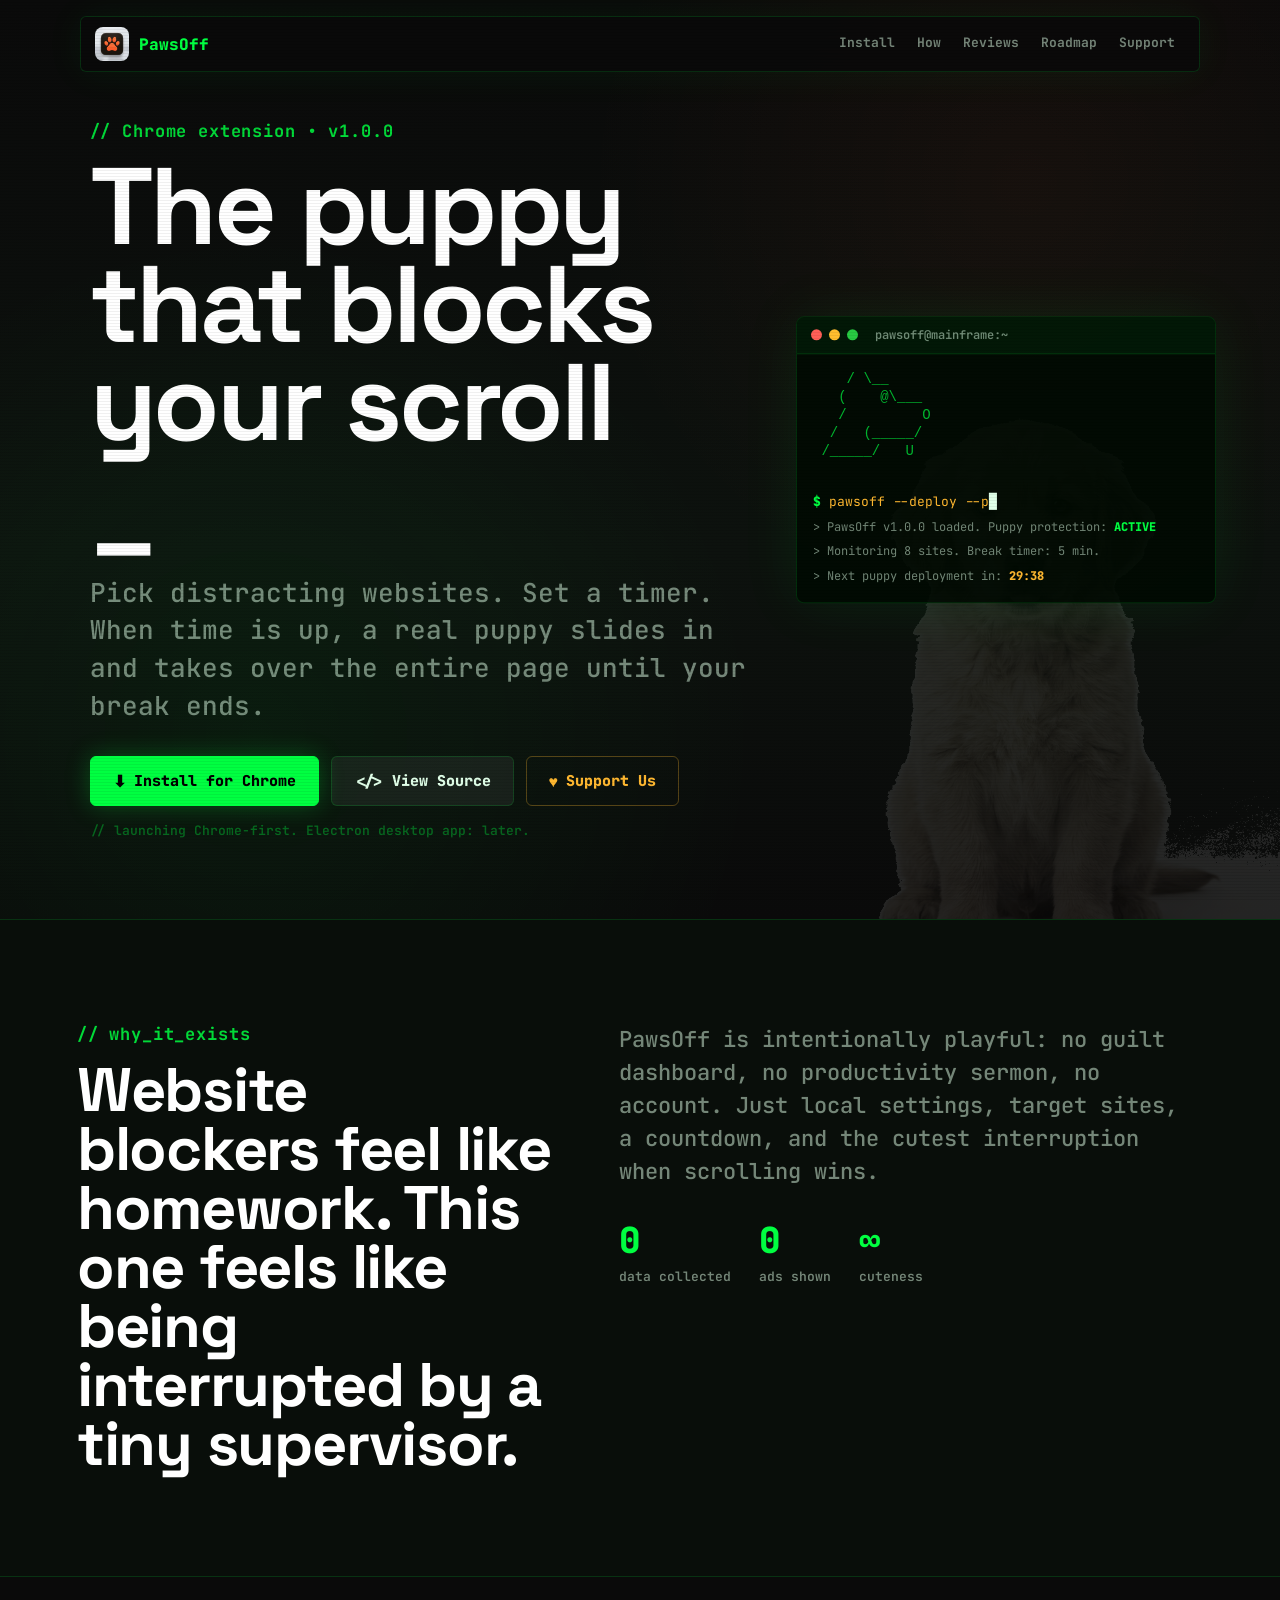
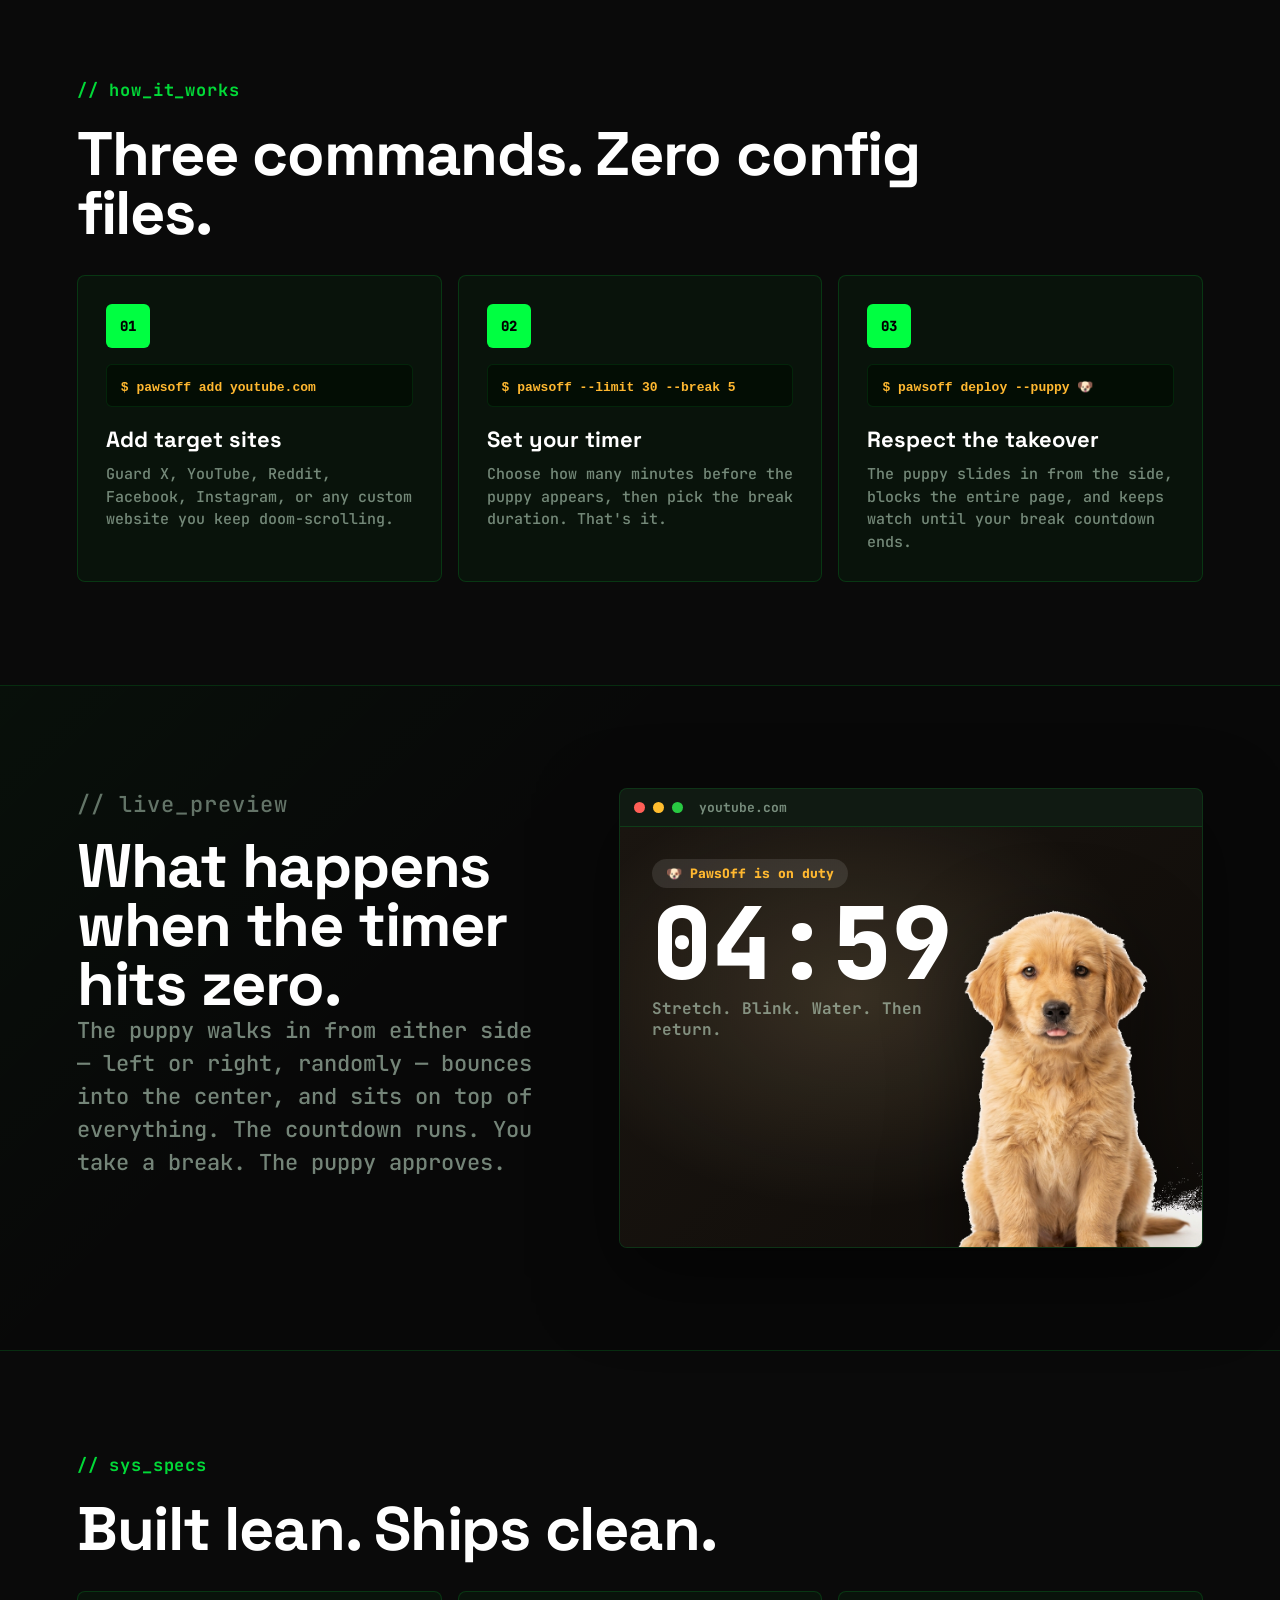
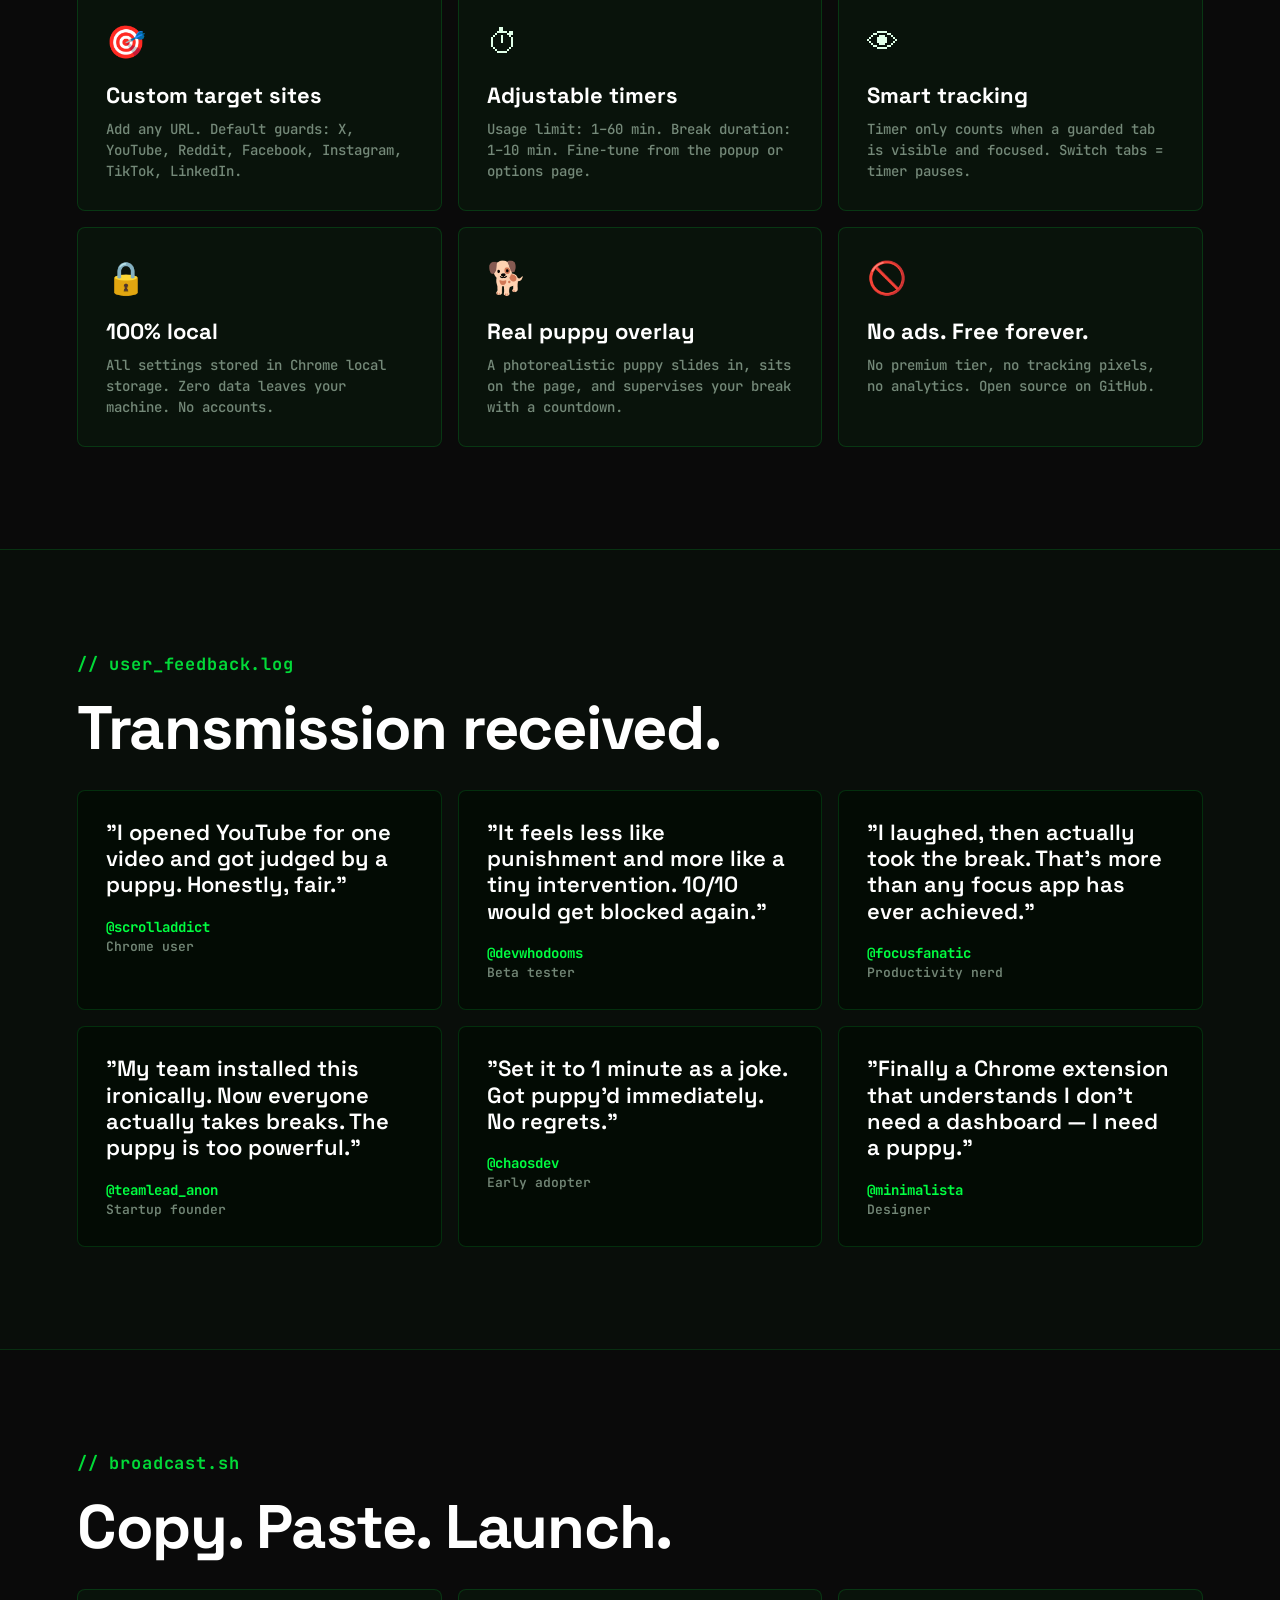
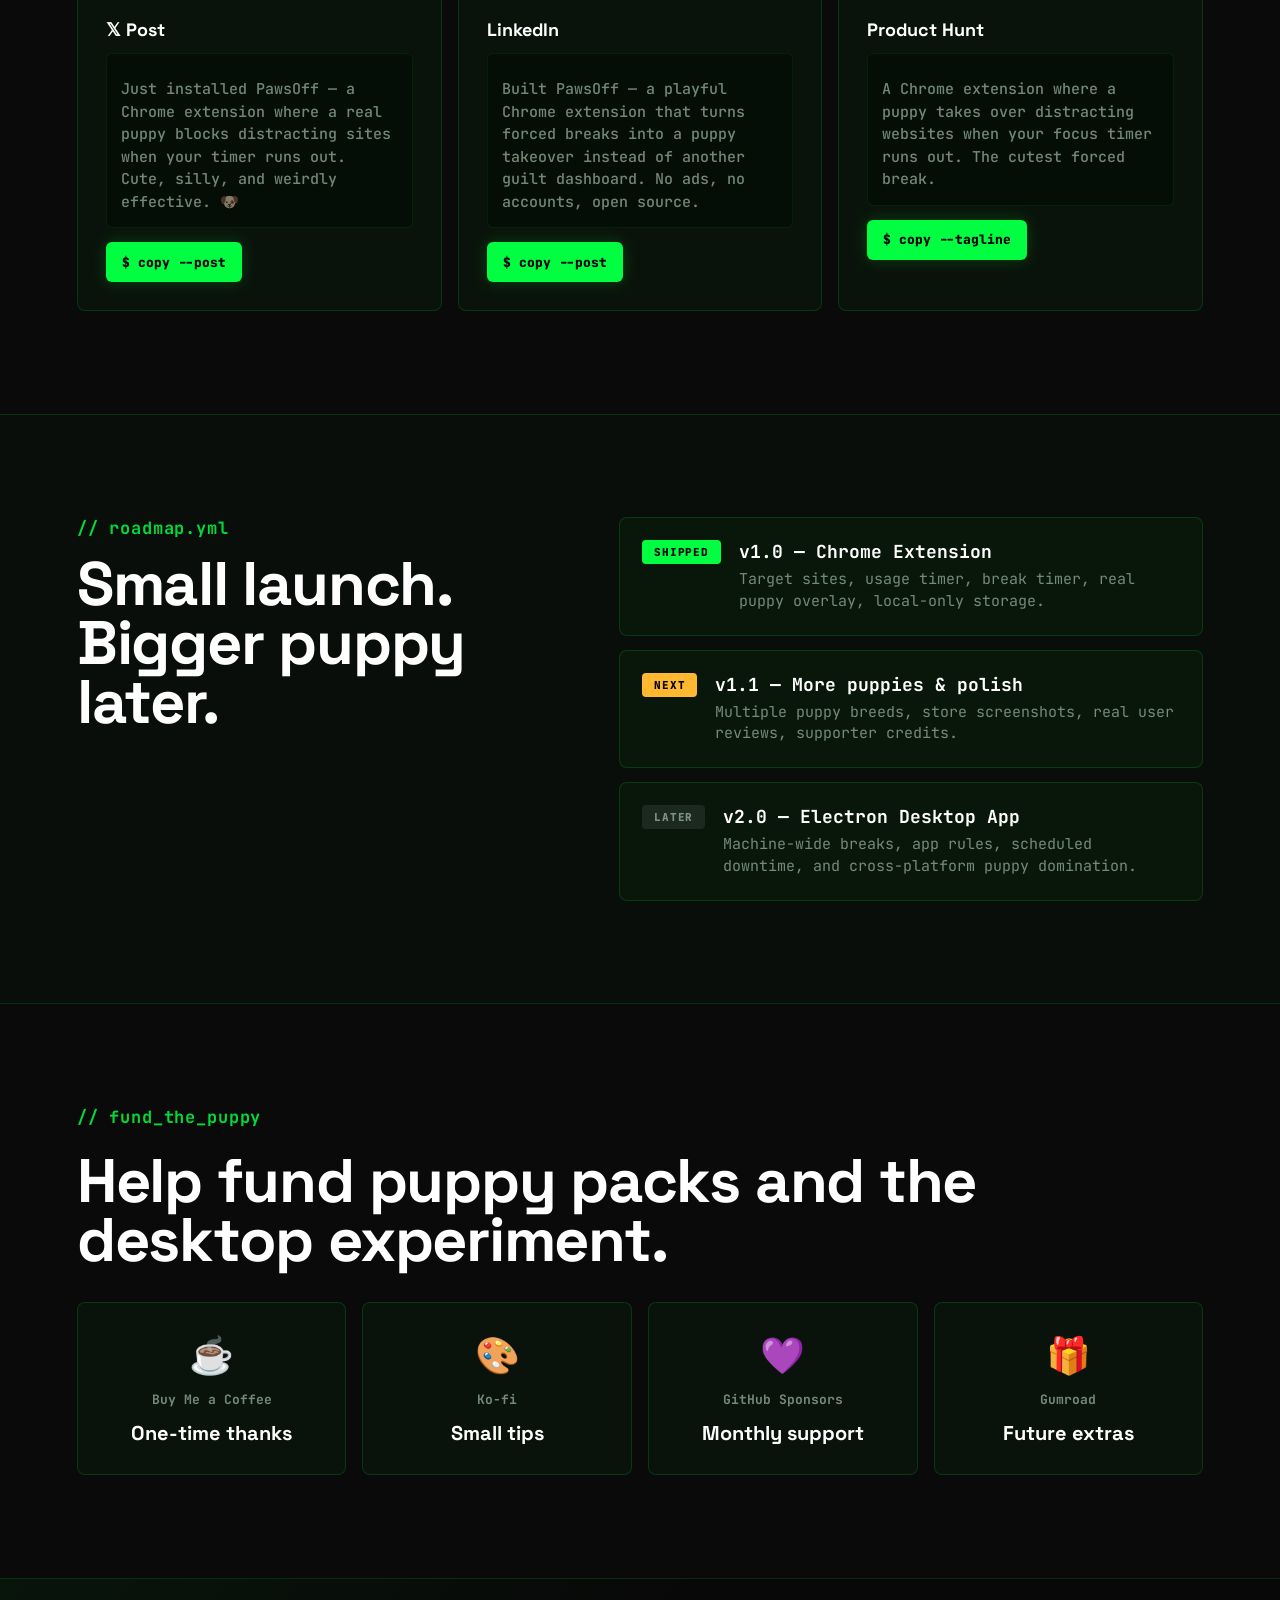
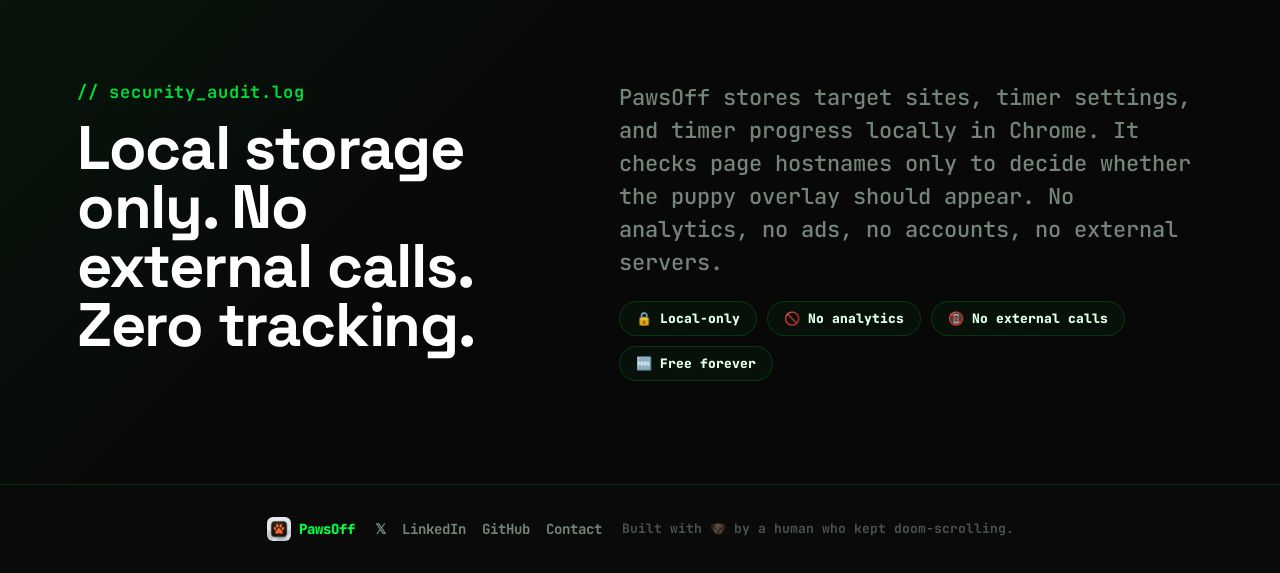
==== docs/index.html @ 1263faf0 "Initial project files and setup" ====
<!doctype html>
<html lang="en">

<head>
  <meta charset="utf-8" />
  <meta name="viewport" content="width=device-width, initial-scale=1" />
  <meta name="description"
    content="PawsOff is a Chrome extension that blocks distracting sites with an adorable puppy takeover. The cutest forced break." />
  <meta property="og:title" content="PawsOff — The cutest forced break" />
  <meta property="og:description"
    content="A Chrome extension where a real puppy takes over distracting sites when your timer runs out." />
  <meta property="og:type" content="website" />
  <meta property="og:image" content="assets/icon128.png" />
  <meta name="twitter:card" content="summary_large_image" />
  <title>PawsOff — The cutest forced break</title>
  <link rel="icon" href="assets/icon128.png" />
  <link rel="preconnect" href="https://fonts.googleapis.com" />
  <link rel="preconnect" href="https://fonts.gstatic.com" crossorigin />
  <link href="https://fonts.googleapis.com/css2?family=JetBrains+Mono:wght@400;500;600;700;800&family=Space+Grotesk:wght@400;500;600;700&display=swap" rel="stylesheet" />
  <link rel="stylesheet" href="styles.css" />
</head>

<body>
  <!-- Matrix rain canvas -->
  <canvas id="matrix-rain" aria-hidden="true"></canvas>

  <!-- CRT scanline overlay -->
  <div class="crt-overlay" aria-hidden="true"></div>

  <!-- Header -->
  <header class="site-header">
    <a class="brand" href="#top" aria-label="PawsOff home">
      <img src="assets/icon128.png" alt="" />
      <span>PawsOff</span>
    </a>
    <nav class="nav" aria-label="Primary navigation">
      <a href="#install">Install</a>
      <a href="#how-it-works">How</a>
      <a href="#reviews">Reviews</a>
      <a href="#roadmap">Roadmap</a>
      <a href="#support">Support</a>
    </nav>
  </header>

  <main id="top">
    <!-- ===== HERO ===== -->
    <section class="hero" aria-labelledby="hero-title">
      <div class="hero-terminal" aria-hidden="true">
        <div class="terminal-bar">
          <span class="dot dot-red"></span>
          <span class="dot dot-yellow"></span>
          <span class="dot dot-green"></span>
          <span class="terminal-title">pawsoff@mainframe:~</span>
        </div>
        <div class="terminal-body">
          <pre class="ascii-puppy">
    / \__
   (    @\___
   /         O
  /   (_____/
 /_____/   U
          </pre>
          <p class="terminal-line"><span class="prompt">$</span> <span class="cmd-text" id="typed-command"></span><span class="cursor-blink">█</span></p>
          <p class="terminal-output">> PawsOff v1.0.0 loaded. Puppy protection: <span class="status-on">ACTIVE</span></p>
          <p class="terminal-output">> Monitoring 8 sites. Break timer: 5 min.</p>
          <p class="terminal-output">> Next puppy deployment in: <span class="countdown-demo">29:41</span></p>
        </div>
      </div>

      <div class="hero-content">
        <p class="eyebrow">// Chrome extension • v1.0.0</p>
        <h1 id="hero-title">
          <span>The puppy</span>
          <span>that blocks</span>
          <span>your scroll<span class="cursor-blink">_</span></span>
        </h1>
        <p class="hero-line">
          Pick distracting websites. Set a timer. When time is up, a real puppy slides in and takes over the entire page until your break ends.
        </p>
        <div class="hero-actions" id="install">
          <a class="button primary" href="#">
            <span class="btn-icon">⬇</span> Install for Chrome
          </a>
          <a class="button dark" href="https://github.com/kapilraghuwanshi/pawsoff">
            <span class="btn-icon">&lt;/&gt;</span> View Source
          </a>
          <a class="button ghost" href="#support">
            <span class="btn-icon">♥</span> Support Us
          </a>
        </div>
        <p class="launch-note">// launching Chrome-first. Electron desktop app: later.</p>
      </div>

      <div class="hero-puppy-wrap" aria-hidden="true">
        <img class="hero-puppy" src="assets/puppy.png" alt="" />
      </div>
    </section>

    <!-- ===== MISSION ===== -->
    <section class="mission" aria-labelledby="mission-title">
      <div>
        <p class="eyebrow">// why_it_exists</p>
        <h2 id="mission-title">Website blockers feel like homework. This one feels like being interrupted by a tiny supervisor.</h2>
      </div>
      <div class="mission-detail">
        <p>PawsOff is intentionally playful: no guilt dashboard, no productivity sermon, no account. Just local settings, target sites, a countdown, and the cutest interruption when scrolling wins.</p>
        <div class="stat-row">
          <div class="stat"><span class="stat-num">0</span><span class="stat-label">data collected</span></div>
          <div class="stat"><span class="stat-num">0</span><span class="stat-label">ads shown</span></div>
          <div class="stat"><span class="stat-num">∞</span><span class="stat-label">cuteness</span></div>
        </div>
      </div>
    </section>

    <!-- ===== HOW IT WORKS ===== -->
    <section class="setup" id="how-it-works" aria-labelledby="setup-title">
      <div class="section-heading">
        <p class="eyebrow">// how_it_works</p>
        <h2 id="setup-title">Three commands. Zero config files.</h2>
      </div>
      <div class="setup-grid">
        <article class="step-card">
          <div class="step-num">01</div>
          <div class="step-code">
            <code>$ pawsoff add youtube.com</code>
          </div>
          <h3>Add target sites</h3>
          <p>Guard X, YouTube, Reddit, Facebook, Instagram, or any custom website you keep doom-scrolling.</p>
        </article>
        <article class="step-card">
          <div class="step-num">02</div>
          <div class="step-code">
            <code>$ pawsoff --limit 30 --break 5</code>
          </div>
          <h3>Set your timer</h3>
          <p>Choose how many minutes before the puppy appears, then pick the break duration. That's it.</p>
        </article>
        <article class="step-card">
          <div class="step-num">03</div>
          <div class="step-code">
            <code>$ pawsoff deploy --puppy 🐶</code>
          </div>
          <h3>Respect the takeover</h3>
          <p>The puppy slides in from the side, blocks the entire page, and keeps watch until your break countdown ends.</p>
        </article>
      </div>
    </section>

    <!-- ===== DEMO ===== -->
    <section class="console" aria-labelledby="console-title">
      <div class="console-copy">
        <p class="eyebrow">// live_preview</p>
        <h2 id="console-title">What happens when the timer hits zero.</h2>
        <p>The puppy walks in from either side — left or right, randomly — bounces into the center, and sits on top of everything. The countdown runs. You take a break. The puppy approves.</p>
      </div>
      <div class="browser-demo" aria-label="PawsOff demo mockup">
        <div class="browser-demo-bar">
          <span class="dot dot-red"></span>
          <span class="dot dot-yellow"></span>
          <span class="dot dot-green"></span>
          <span class="browser-url">youtube.com</span>
        </div>
        <div class="browser-demo-screen">
          <div class="blocked-copy">
            <span class="blocked-badge">🐶 PawsOff is on duty</span>
            <strong class="blocked-timer">04:59</strong>
            <p>Stretch. Blink. Water. Then return.</p>
          </div>
          <img src="assets/puppy.png" alt="Puppy blocking the screen" class="demo-puppy" />
        </div>
      </div>
    </section>

    <!-- ===== FEATURES ===== -->
    <section class="features" id="features" aria-labelledby="features-title">
      <div class="section-heading">
        <p class="eyebrow">// sys_specs</p>
        <h2 id="features-title">Built lean. Ships clean.</h2>
      </div>
      <div class="features-grid">
        <article>
          <div class="feat-icon">🎯</div>
          <h3>Custom target sites</h3>
          <p>Add any URL. Default guards: X, YouTube, Reddit, Facebook, Instagram, TikTok, LinkedIn.</p>
        </article>
        <article>
          <div class="feat-icon">⏱</div>
          <h3>Adjustable timers</h3>
          <p>Usage limit: 1–60 min. Break duration: 1–10 min. Fine-tune from the popup or options page.</p>
        </article>
        <article>
          <div class="feat-icon">👁</div>
          <h3>Smart tracking</h3>
          <p>Timer only counts when a guarded tab is visible and focused. Switch tabs = timer pauses.</p>
        </article>
        <article>
          <div class="feat-icon">🔒</div>
          <h3>100% local</h3>
          <p>All settings stored in Chrome local storage. Zero data leaves your machine. No accounts.</p>
        </article>
        <article>
          <div class="feat-icon">🐕</div>
          <h3>Real puppy overlay</h3>
          <p>A photorealistic puppy slides in, sits on the page, and supervises your break with a countdown.</p>
        </article>
        <article>
          <div class="feat-icon">🚫</div>
          <h3>No ads. Free forever.</h3>
          <p>No premium tier, no tracking pixels, no analytics. Open source on GitHub.</p>
        </article>
      </div>
    </section>

    <!-- ===== REVIEWS ===== -->
    <section class="reviews" id="reviews" aria-labelledby="reviews-title">
      <div class="section-heading">
        <p class="eyebrow">// user_feedback.log</p>
        <h2 id="reviews-title">Transmission received.</h2>
      </div>
      <div class="review-grid">
        <figure class="review-card">
          <blockquote>"I opened YouTube for one video and got judged by a puppy. Honestly, fair."</blockquote>
          <figcaption>
            <strong>@scrolladdict</strong>
            <span>Chrome user</span>
          </figcaption>
        </figure>
        <figure class="review-card">
          <blockquote>"It feels less like punishment and more like a tiny intervention. 10/10 would get blocked again."</blockquote>
          <figcaption>
            <strong>@devwhodooms</strong>
            <span>Beta tester</span>
          </figcaption>
        </figure>
        <figure class="review-card">
          <blockquote>"I laughed, then actually took the break. That's more than any focus app has ever achieved."</blockquote>
          <figcaption>
            <strong>@focusfanatic</strong>
            <span>Productivity nerd</span>
          </figcaption>
        </figure>
        <figure class="review-card">
          <blockquote>"My team installed this ironically. Now everyone actually takes breaks. The puppy is too powerful."</blockquote>
          <figcaption>
            <strong>@teamlead_anon</strong>
            <span>Startup founder</span>
          </figcaption>
        </figure>
        <figure class="review-card">
          <blockquote>"Set it to 1 minute as a joke. Got puppy'd immediately. No regrets."</blockquote>
          <figcaption>
            <strong>@chaosdev</strong>
            <span>Early adopter</span>
          </figcaption>
        </figure>
        <figure class="review-card">
          <blockquote>"Finally a Chrome extension that understands I don't need a dashboard — I need a puppy."</blockquote>
          <figcaption>
            <strong>@minimalista</strong>
            <span>Designer</span>
          </figcaption>
        </figure>
      </div>
    </section>

    <!-- ===== SHARE KIT ===== -->
    <section class="share-kit" aria-labelledby="share-title">
      <div class="section-heading">
        <p class="eyebrow">// broadcast.sh</p>
        <h2 id="share-title">Copy. Paste. Launch.</h2>
      </div>
      <div class="share-grid">
        <article class="share-card">
          <h3>𝕏 Post</h3>
          <div class="share-preview">
            <p>Just installed PawsOff — a Chrome extension where a real puppy blocks distracting sites when your timer runs out. Cute, silly, and weirdly effective. 🐶</p>
          </div>
          <button class="copy-button"
            data-copy="Just installed PawsOff — a Chrome extension where a real puppy blocks distracting sites when your timer runs out. Cute, silly, and weirdly effective. 🐶 Try it: https://github.com/kapilraghuwanshi/pawsoff">$ copy --post</button>
        </article>
        <article class="share-card">
          <h3>LinkedIn</h3>
          <div class="share-preview">
            <p>Built PawsOff — a playful Chrome extension that turns forced breaks into a puppy takeover instead of another guilt dashboard. No ads, no accounts, open source.</p>
          </div>
          <button class="copy-button"
            data-copy="Built PawsOff — a playful Chrome extension that turns forced breaks into a puppy takeover instead of another guilt dashboard. No ads, no accounts, fully local storage, open source. Try it: https://github.com/kapilraghuwanshi/pawsoff">$ copy --post</button>
        </article>
        <article class="share-card">
          <h3>Product Hunt</h3>
          <div class="share-preview">
            <p>A Chrome extension where a puppy takes over distracting websites when your focus timer runs out. The cutest forced break.</p>
          </div>
          <button class="copy-button"
            data-copy="A Chrome extension where a puppy takes over distracting websites when your focus timer runs out. The cutest forced break.">$ copy --tagline</button>
        </article>
      </div>
    </section>

    <!-- ===== ROADMAP ===== -->
    <section class="roadmap" id="roadmap" aria-labelledby="roadmap-title">
      <div>
        <p class="eyebrow">// roadmap.yml</p>
        <h2 id="roadmap-title">Small launch. Bigger puppy later.</h2>
      </div>
      <div class="roadmap-list">
        <div class="roadmap-item">
          <div class="roadmap-status active">SHIPPED</div>
          <div>
            <strong>v1.0 — Chrome Extension</strong>
            <p>Target sites, usage timer, break timer, real puppy overlay, local-only storage.</p>
          </div>
        </div>
        <div class="roadmap-item">
          <div class="roadmap-status next">NEXT</div>
          <div>
            <strong>v1.1 — More puppies & polish</strong>
            <p>Multiple puppy breeds, store screenshots, real user reviews, supporter credits.</p>
          </div>
        </div>
        <div class="roadmap-item">
          <div class="roadmap-status later">LATER</div>
          <div>
            <strong>v2.0 — Electron Desktop App</strong>
            <p>Machine-wide breaks, app rules, scheduled downtime, and cross-platform puppy domination.</p>
          </div>
        </div>
      </div>
    </section>

    <!-- ===== SUPPORT ===== -->
    <section class="support" id="support" aria-labelledby="support-title">
      <div class="section-heading">
        <p class="eyebrow">// fund_the_puppy</p>
        <h2 id="support-title">Help fund puppy packs and the desktop experiment.</h2>
      </div>
      <div class="support-grid">
        <a class="support-card" href="https://www.buymeacoffee.com/kapilraghuwanshi">
          <span class="support-emoji">☕</span>
          <span class="support-label">Buy Me a Coffee</span>
          <strong>One-time thanks</strong>
        </a>
        <a class="support-card" href="https://ko-fi.com/kapilraghuwanshi">
          <span class="support-emoji">🎨</span>
          <span class="support-label">Ko-fi</span>
          <strong>Small tips</strong>
        </a>
        <a class="support-card" href="https://github.com/sponsors/kapilraghuwanshi">
          <span class="support-emoji">💜</span>
          <span class="support-label">GitHub Sponsors</span>
          <strong>Monthly support</strong>
        </a>
        <a class="support-card" href="https://gumroad.com/kapilraghuwanshi">
          <span class="support-emoji">🎁</span>
          <span class="support-label">Gumroad</span>
          <strong>Future extras</strong>
        </a>
      </div>
    </section>

    <!-- ===== PRIVACY ===== -->
    <section class="privacy" id="privacy" aria-labelledby="privacy-title">
      <div>
        <p class="eyebrow">// security_audit.log</p>
        <h2 id="privacy-title">Local storage only. No external calls. Zero tracking.</h2>
      </div>
      <div class="privacy-detail">
        <p>PawsOff stores target sites, timer settings, and timer progress locally in Chrome. It checks page hostnames only to decide whether the puppy overlay should appear. No analytics, no ads, no accounts, no external servers.</p>
        <div class="privacy-badges">
          <span class="badge">🔒 Local-only</span>
          <span class="badge">🚫 No analytics</span>
          <span class="badge">📵 No external calls</span>
          <span class="badge">🆓 Free forever</span>
        </div>
      </div>
    </section>
  </main>

  <footer class="footer">
    <div class="footer-brand">
      <img src="assets/icon128.png" alt="" />
      <span>PawsOff</span>
    </div>
    <div class="footer-links">
      <a href="https://x.com/kapaborshi">𝕏</a>
      <a href="https://www.linkedin.com/in/kapilraghuwanshi/">LinkedIn</a>
      <a href="https://github.com/kapilraghuwanshi/pawsoff">GitHub</a>
      <a href="mailto:kapilraghuwanshi@gmail.com">Contact</a>
    </div>
    <p class="footer-copy">Built with 🐶 by a human who kept doom-scrolling.</p>
  </footer>
  <script src="script.js"></script>
</body>

</html>
---- docs/styles.css ----
:root {
  --green: #00ff41;
  --amber: #ffb830;
  --orange: #ff6537;
  --red: #ff4444;
  --ink: #e0ffe8;
  --bg: #0a0a0a;
  --card: rgba(0, 255, 65, 0.04);
  --border: rgba(0, 255, 65, 0.15);
  --muted: rgba(224, 255, 232, 0.5);
  font-family: 'JetBrains Mono', 'Space Grotesk', ui-monospace, monospace;
}

* { box-sizing: border-box; }
html { scroll-behavior: smooth; }

body {
  margin: 0;
  overflow-x: hidden;
  color: var(--ink);
  background: var(--bg);
}

a { color: inherit; text-decoration: none; }

/* CRT scanline overlay */
.crt-overlay {
  position: fixed; inset: 0; z-index: 9999;
  background: repeating-linear-gradient(0deg, rgba(0,0,0,0.06) 0px, rgba(0,0,0,0.06) 1px, transparent 1px, transparent 3px);
  pointer-events: none;
}

/* Matrix rain */
#matrix-rain {
  position: fixed; inset: 0; z-index: 0;
  opacity: 0.08; pointer-events: none;
}

/* ===== HEADER ===== */
.site-header {
  position: fixed; top: 16px; left: 50%; z-index: 100;
  display: flex; align-items: center; justify-content: space-between;
  width: min(1120px, calc(100% - 32px));
  min-height: 56px; padding: 8px 14px;
  border: 1px solid var(--border);
  border-radius: 6px;
  background: rgba(10, 10, 10, 0.88);
  box-shadow: 0 0 40px rgba(0, 255, 65, 0.06);
  transform: translateX(-50%);
  backdrop-filter: blur(18px);
}

.brand, .nav, .hero-actions, .footer-links { display: flex; align-items: center; }
.brand { gap: 10px; font-size: 16px; font-weight: 800; color: var(--green); }
.brand img { width: 34px; height: 34px; border-radius: 8px; }

.nav { gap: 2px; }
.nav a {
  min-height: 32px; padding: 6px 10px; border-radius: 5px;
  color: var(--muted); font-size: 13px; font-weight: 700;
  transition: all 0.2s;
}
.nav a:hover { color: var(--green); background: rgba(0, 255, 65, 0.08); }

/* ===== HERO ===== */
.hero {
  position: relative; min-height: 100vh;
  display: grid; align-items: center;
  overflow: hidden; padding: 120px clamp(20px, 7vw, 100px) 80px;
  background: linear-gradient(180deg, #0a0a0a 0%, #0d120e 60%, #0a0a0a 100%);
}

.hero::before {
  content: ""; position: absolute; inset: 0;
  background:
    radial-gradient(circle at 20% 80%, rgba(0, 255, 65, 0.06), transparent 40%),
    radial-gradient(circle at 80% 20%, rgba(255, 101, 55, 0.05), transparent 35%);
  pointer-events: none;
}

.hero-content { position: relative; z-index: 3; max-width: min(880px, 100%); }

.eyebrow {
  margin: 0 0 16px; color: var(--green);
  font-size: clamp(13px, 1.6vw, 17px); font-weight: 700;
  letter-spacing: 0.05em; opacity: 0.85;
}

h1, h2, h3, p, blockquote { margin: 0; }

h1 {
  max-width: 1020px;
  font-family: 'Space Grotesk', sans-serif;
  font-size: clamp(52px, 8.5vw, 120px); font-weight: 700;
  letter-spacing: -0.03em; line-height: 0.9;
  color: #fff;
}
h1 span { display: block; }

.hero-line {
  max-width: 680px; margin-top: 24px;
  color: var(--muted); font-size: clamp(18px, 2.2vw, 26px);
  font-weight: 500; line-height: 1.45;
}

.hero-actions { flex-wrap: wrap; gap: 12px; margin-top: 32px; }

.button, .copy-button {
  display: inline-flex; align-items: center; gap: 8px;
  min-height: 50px; padding: 0 22px;
  border: 1px solid transparent; border-radius: 6px;
  font: inherit; font-size: 15px; font-weight: 800; cursor: pointer;
  transition: all 0.25s;
}

.btn-icon { font-size: 16px; }

.primary {
  color: #000; background: var(--green);
  border-color: var(--green);
  box-shadow: 0 0 24px rgba(0, 255, 65, 0.25);
}
.primary:hover { box-shadow: 0 0 40px rgba(0, 255, 65, 0.45); transform: translateY(-2px); }

.dark { color: var(--ink); background: rgba(255,255,255,0.06); border-color: var(--border); }
.dark:hover { background: rgba(255,255,255,0.12); }

.ghost { color: var(--amber); background: transparent; border-color: rgba(255,184,48,0.3); }
.ghost:hover { background: rgba(255,184,48,0.08); }

.launch-note { margin-top: 16px; color: rgba(0,255,65,0.35); font-size: 13px; font-weight: 600; }

/* Hero terminal */
.hero-terminal {
  position: absolute; right: clamp(20px, 5vw, 80px); top: 50%; z-index: 2;
  width: min(420px, 38vw); transform: translateY(-50%);
  border: 1px solid var(--border); border-radius: 8px;
  background: rgba(0, 10, 2, 0.85); overflow: hidden;
  box-shadow: 0 0 60px rgba(0, 255, 65, 0.08);
  animation: terminalGlow 4s ease-in-out infinite alternate;
}

.terminal-bar {
  display: flex; align-items: center; gap: 7px;
  padding: 10px 14px; background: rgba(0,255,65,0.06);
  border-bottom: 1px solid var(--border);
}
.dot { width: 11px; height: 11px; border-radius: 999px; }
.dot-red { background: #ff5f57; }
.dot-yellow { background: #ffbd2e; }
.dot-green { background: #28ca42; }
.terminal-title { margin-left: 10px; font-size: 12px; color: var(--muted); font-weight: 600; }

.terminal-body { padding: 16px; font-size: 13px; line-height: 1.7; }

.ascii-puppy {
  color: var(--green); font-size: 14px; line-height: 1.3;
  margin: 0 0 12px; opacity: 0.7;
}

.prompt { color: var(--green); font-weight: 800; }
.cmd-text { color: var(--amber); }
.terminal-line { margin: 0; }
.terminal-output { margin: 4px 0 0; color: var(--muted); font-size: 12px; }
.status-on { color: var(--green); font-weight: 800; }
.countdown-demo { color: var(--amber); font-weight: 800; }

.cursor-blink { animation: blink 1s step-end infinite; }

/* Hero puppy */
.hero-puppy-wrap {
  position: absolute; right: -60px; bottom: -80px; z-index: 1;
  width: min(50vw, 680px); min-width: 380px; opacity: 0.2;
  filter: grayscale(0.6) brightness(0.6);
  animation: puppyIdle 5s ease-in-out infinite;
  transform-origin: 50% 80%;
}
.hero-puppy { width: 100%; height: auto; display: block; }

/* ===== SECTIONS SHARED ===== */
.mission, .console, .roadmap, .privacy {
  display: grid; grid-template-columns: minmax(260px, 0.9fr) minmax(300px, 1.1fr);
  gap: clamp(28px, 5vw, 72px); align-items: start;
}

.mission, .setup, .console, .reviews, .share-kit, .roadmap, .support, .privacy, .features {
  position: relative; z-index: 2;
  padding: clamp(60px, 8vw, 110px) clamp(20px, 6vw, 92px);
}

h2 {
  max-width: 900px;
  font-family: 'Space Grotesk', sans-serif;
  font-size: clamp(32px, 4.8vw, 66px); font-weight: 700;
  letter-spacing: -0.02em; line-height: 0.96; color: #fff;
}

/* ===== MISSION ===== */
.mission { background: rgba(0, 255, 65, 0.02); border-top: 1px solid var(--border); border-bottom: 1px solid var(--border); }

.mission-detail p, .console-copy p, .privacy-detail p {
  max-width: 720px; color: var(--muted);
  font-size: clamp(16px, 1.8vw, 22px); font-weight: 500; line-height: 1.5;
}

.stat-row { display: flex; gap: 28px; margin-top: 28px; }
.stat { display: grid; gap: 4px; }
.stat-num { font-size: 36px; font-weight: 800; color: var(--green); }
.stat-label { font-size: 13px; color: var(--muted); font-weight: 600; }

/* ===== SETUP ===== */
.section-heading { display: grid; gap: 8px; margin-bottom: 32px; }

.setup-grid, .review-grid, .share-grid, .support-grid, .features-grid { display: grid; gap: 16px; }
.setup-grid { grid-template-columns: repeat(3, minmax(0, 1fr)); }

.step-card, .share-card, .support-card, .review-card {
  padding: 28px; border: 1px solid var(--border); border-radius: 8px;
  background: var(--card);
  transition: all 0.3s;
}
.step-card:hover, .share-card:hover, .support-card:hover { border-color: rgba(0, 255, 65, 0.35); box-shadow: 0 0 30px rgba(0, 255, 65, 0.06); }

.step-num {
  display: inline-grid; place-items: center;
  width: 44px; height: 44px; border-radius: 6px;
  color: #000; background: var(--green);
  font-size: 14px; font-weight: 900;
}

.step-code {
  margin-top: 16px; padding: 10px 14px; border-radius: 6px;
  background: rgba(0, 10, 2, 0.6); border: 1px solid rgba(0, 255, 65, 0.1);
}
.step-code code { color: var(--amber); font-size: 13px; font-weight: 600; }

h3 { margin-top: 18px; font-size: 22px; color: #fff; font-family: 'Space Grotesk', sans-serif; }

.step-card p, .share-preview p { margin-top: 10px; color: var(--muted); font-size: 15px; font-weight: 500; line-height: 1.5; }

/* ===== CONSOLE / DEMO ===== */
.console {
  background: linear-gradient(135deg, rgba(0, 255, 65, 0.03), transparent 36%), #080808;
  border-top: 1px solid var(--border);
}

.browser-demo {
  overflow: hidden; border: 1px solid var(--border); border-radius: 8px;
  background: #111; box-shadow: 0 30px 80px rgba(0, 0, 0, 0.5);
}

.browser-demo-bar {
  display: flex; align-items: center; gap: 8px;
  padding: 10px 14px; background: rgba(0, 255, 65, 0.04);
  border-bottom: 1px solid var(--border);
}
.browser-url { margin-left: 8px; color: var(--muted); font-size: 13px; font-weight: 700; }

.browser-demo-screen {
  position: relative; min-height: 420px; overflow: hidden;
  padding: 32px;
  background:
    radial-gradient(ellipse at 40% 40%, rgba(255, 220, 160, 0.15), transparent 60%),
    linear-gradient(135deg, #1a1510, #0f0c09);
}

.blocked-copy { position: relative; z-index: 2; display: grid; gap: 10px; width: min(340px, 80%); }
.blocked-badge {
  display: inline-flex; align-items: center; width: fit-content;
  padding: 6px 14px; border-radius: 999px;
  background: rgba(255, 255, 255, 0.1); color: var(--amber);
  font-size: 13px; font-weight: 800;
}
.blocked-timer { font-size: clamp(60px, 8vw, 100px); font-weight: 900; color: #fff; line-height: 0.9; }
.blocked-copy p { color: var(--muted); font-size: 16px; font-weight: 700; }

.demo-puppy {
  position: absolute; right: -70px; bottom: -60px;
  width: min(75%, 500px);
  filter: drop-shadow(0 20px 40px rgba(0, 0, 0, 0.5));
  animation: puppyIdle 4s ease-in-out infinite;
}

/* ===== FEATURES ===== */
.features { border-top: 1px solid var(--border); }
.features-grid { grid-template-columns: repeat(3, minmax(0, 1fr)); }

.features-grid article {
  padding: 28px; border: 1px solid var(--border); border-radius: 8px;
  background: var(--card); transition: all 0.3s;
}
.features-grid article:hover { border-color: rgba(0, 255, 65, 0.3); }

.feat-icon { font-size: 32px; margin-bottom: 14px; }
.features-grid p { margin-top: 10px; color: var(--muted); font-size: 14px; font-weight: 500; line-height: 1.5; }

/* ===== REVIEWS ===== */
.reviews { background: rgba(0, 255, 65, 0.02); border-top: 1px solid var(--border); }
.review-grid { grid-template-columns: repeat(3, minmax(0, 1fr)); }

.review-card {
  margin: 0; min-height: 220px;
  background: rgba(0, 10, 2, 0.6) !important;
}

.review-card blockquote {
  font-size: clamp(17px, 2vw, 22px); font-weight: 600;
  line-height: 1.2; color: #fff;
  font-family: 'Space Grotesk', sans-serif;
}

.review-card figcaption { margin-top: 20px; display: grid; gap: 2px; }
.review-card figcaption strong { color: var(--green); font-size: 14px; }
.review-card figcaption span { color: var(--muted); font-size: 13px; font-weight: 600; }

/* ===== SHARE KIT ===== */
.share-kit { border-top: 1px solid var(--border); }
.share-grid { grid-template-columns: repeat(3, minmax(0, 1fr)); }

.share-card h3 { margin-top: 0; font-size: 18px; }
.share-preview { margin-top: 12px; padding: 14px; border-radius: 6px; background: rgba(0, 10, 2, 0.5); border: 1px solid rgba(0, 255, 65, 0.08); }

.copy-button {
  margin-top: 14px; min-height: 40px; padding: 0 16px;
  color: #000; background: var(--green); border: none; border-radius: 6px;
  font-size: 13px; font-weight: 800;
  box-shadow: 0 0 16px rgba(0, 255, 65, 0.2);
}
.copy-button:hover { box-shadow: 0 0 28px rgba(0, 255, 65, 0.4); }

/* ===== ROADMAP ===== */
.roadmap { border-top: 1px solid var(--border); background: rgba(0, 255, 65, 0.02); }
.roadmap-list { display: grid; gap: 14px; }

.roadmap-item {
  display: flex; align-items: flex-start; gap: 18px;
  padding: 22px; border: 1px solid var(--border); border-radius: 8px;
  background: var(--card);
}

.roadmap-status {
  flex-shrink: 0; padding: 5px 12px; border-radius: 4px;
  font-size: 11px; font-weight: 900; letter-spacing: 0.08em;
}
.roadmap-status.active { color: #000; background: var(--green); }
.roadmap-status.next { color: #000; background: var(--amber); }
.roadmap-status.later { color: var(--muted); background: rgba(255, 255, 255, 0.08); }

.roadmap-item strong { color: #fff; font-size: 18px; }
.roadmap-item p { margin-top: 6px; color: var(--muted); font-size: 15px; line-height: 1.45; }

/* ===== SUPPORT ===== */
.support { border-top: 1px solid var(--border); }
.support-grid { grid-template-columns: repeat(4, minmax(0, 1fr)); }

.support-card {
  display: grid; align-content: start; gap: 12px;
  text-align: center; color: var(--ink);
}
.support-emoji { font-size: 36px; }
.support-label { color: var(--muted); font-size: 13px; font-weight: 700; }
.support-card strong { font-size: 20px; color: #fff; font-family: 'Space Grotesk', sans-serif; }

/* ===== PRIVACY ===== */
.privacy {
  border-top: 1px solid var(--border);
  background: linear-gradient(135deg, rgba(0, 255, 65, 0.05), transparent 40%), #080808;
}

.privacy-badges { display: flex; flex-wrap: wrap; gap: 10px; margin-top: 22px; }
.badge {
  padding: 8px 16px; border: 1px solid var(--border); border-radius: 999px;
  background: var(--card); font-size: 13px; font-weight: 800;
}

/* ===== FOOTER ===== */
.footer {
  display: flex; flex-wrap: wrap; align-items: center;
  justify-content: center; gap: 20px;
  padding: 32px 20px;
  border-top: 1px solid var(--border);
  color: var(--muted); font-weight: 700; font-size: 14px;
}
.footer-brand { display: flex; align-items: center; gap: 8px; color: var(--green); font-weight: 800; }
.footer-brand img { width: 24px; height: 24px; border-radius: 6px; }
.footer-links { display: flex; gap: 16px; }
.footer-links a:hover { color: var(--green); }
.footer-copy { color: rgba(224, 255, 232, 0.3); font-size: 13px; }

/* ===== KEYFRAMES ===== */
@keyframes blink { 50% { opacity: 0; } }
@keyframes terminalGlow {
  0% { box-shadow: 0 0 40px rgba(0, 255, 65, 0.06); }
  100% { box-shadow: 0 0 60px rgba(0, 255, 65, 0.12); }
}
@keyframes puppyIdle {
  0%, 100% { transform: translateY(0) rotate(-0.4deg); }
  50% { transform: translateY(-12px) rotate(0.6deg); }
}

/* Desktop-only — no mobile breakpoints needed (Chrome extension) */
body { min-width: 1024px; }

@media (prefers-reduced-motion: reduce) {
  html { scroll-behavior: auto; }
  .hero-puppy-wrap, .demo-puppy, .cursor-blink { animation: none; }
  .hero-terminal { animation: none; }
}
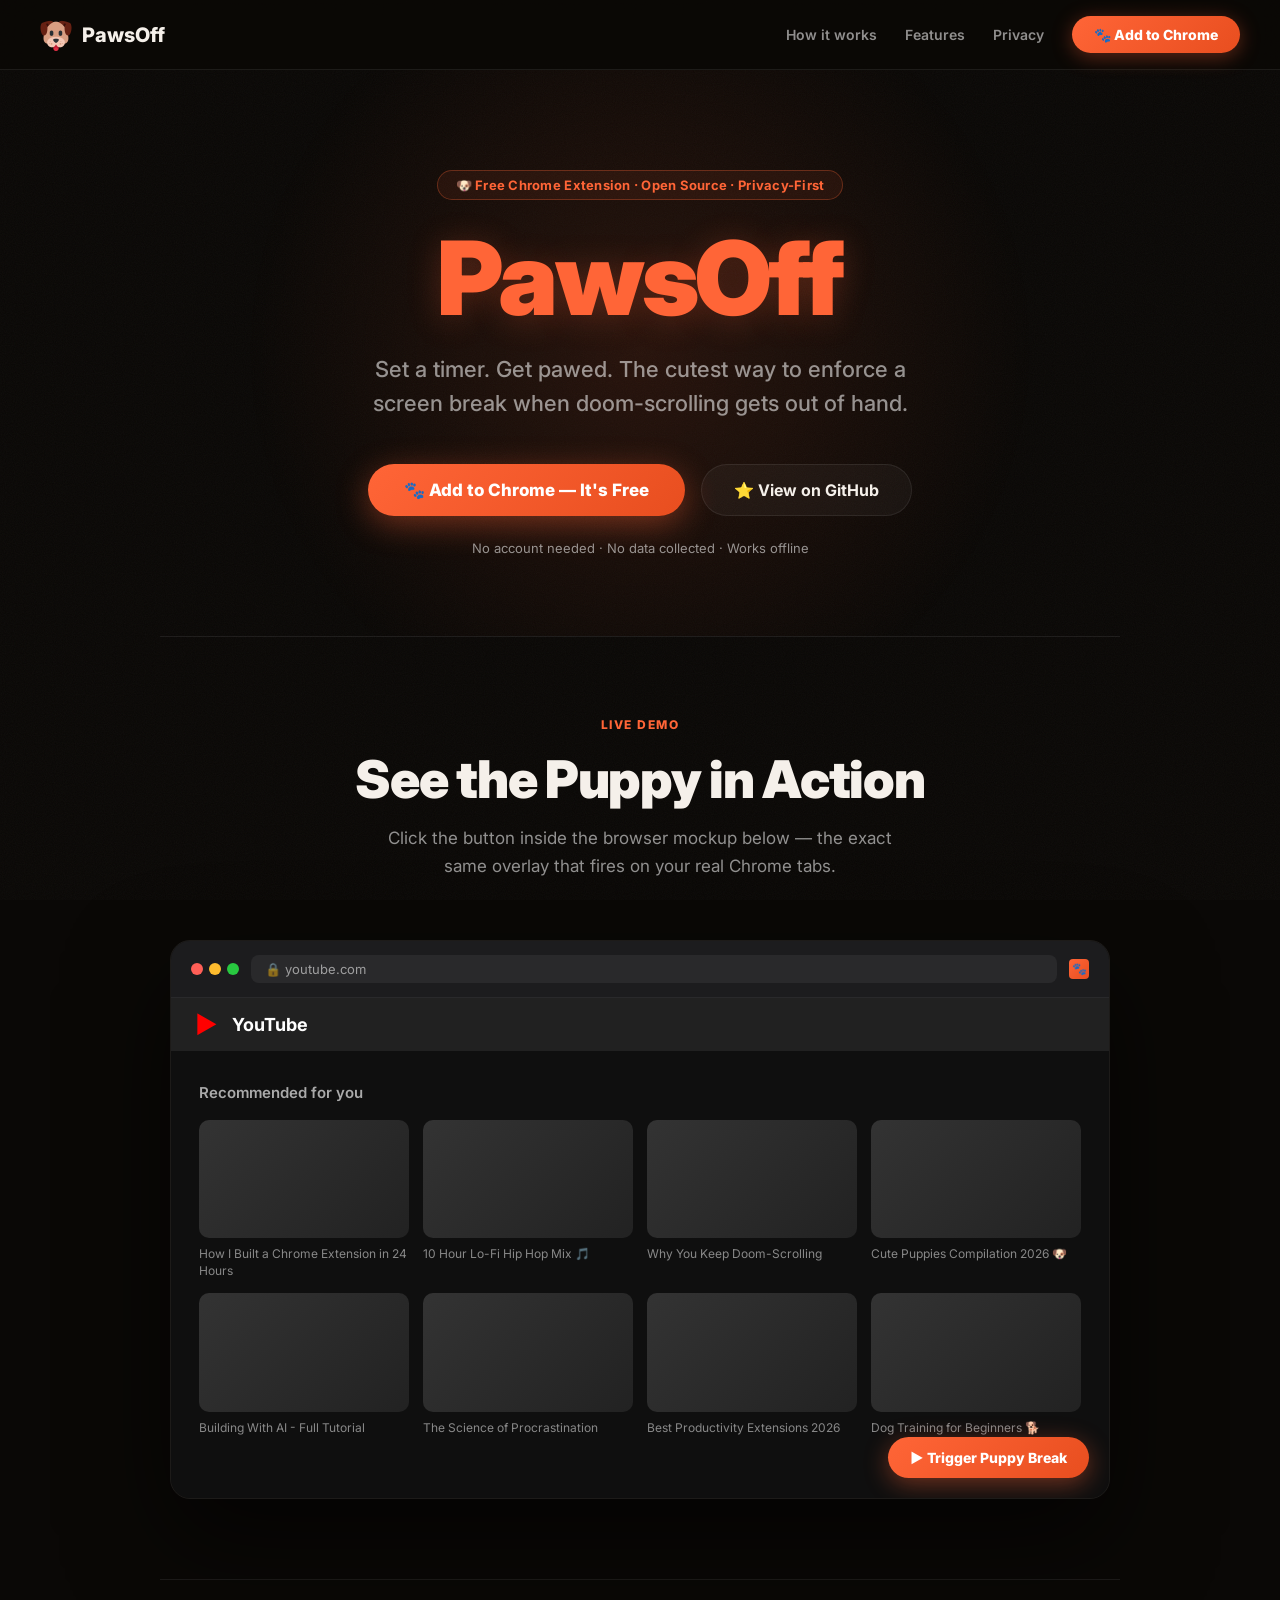
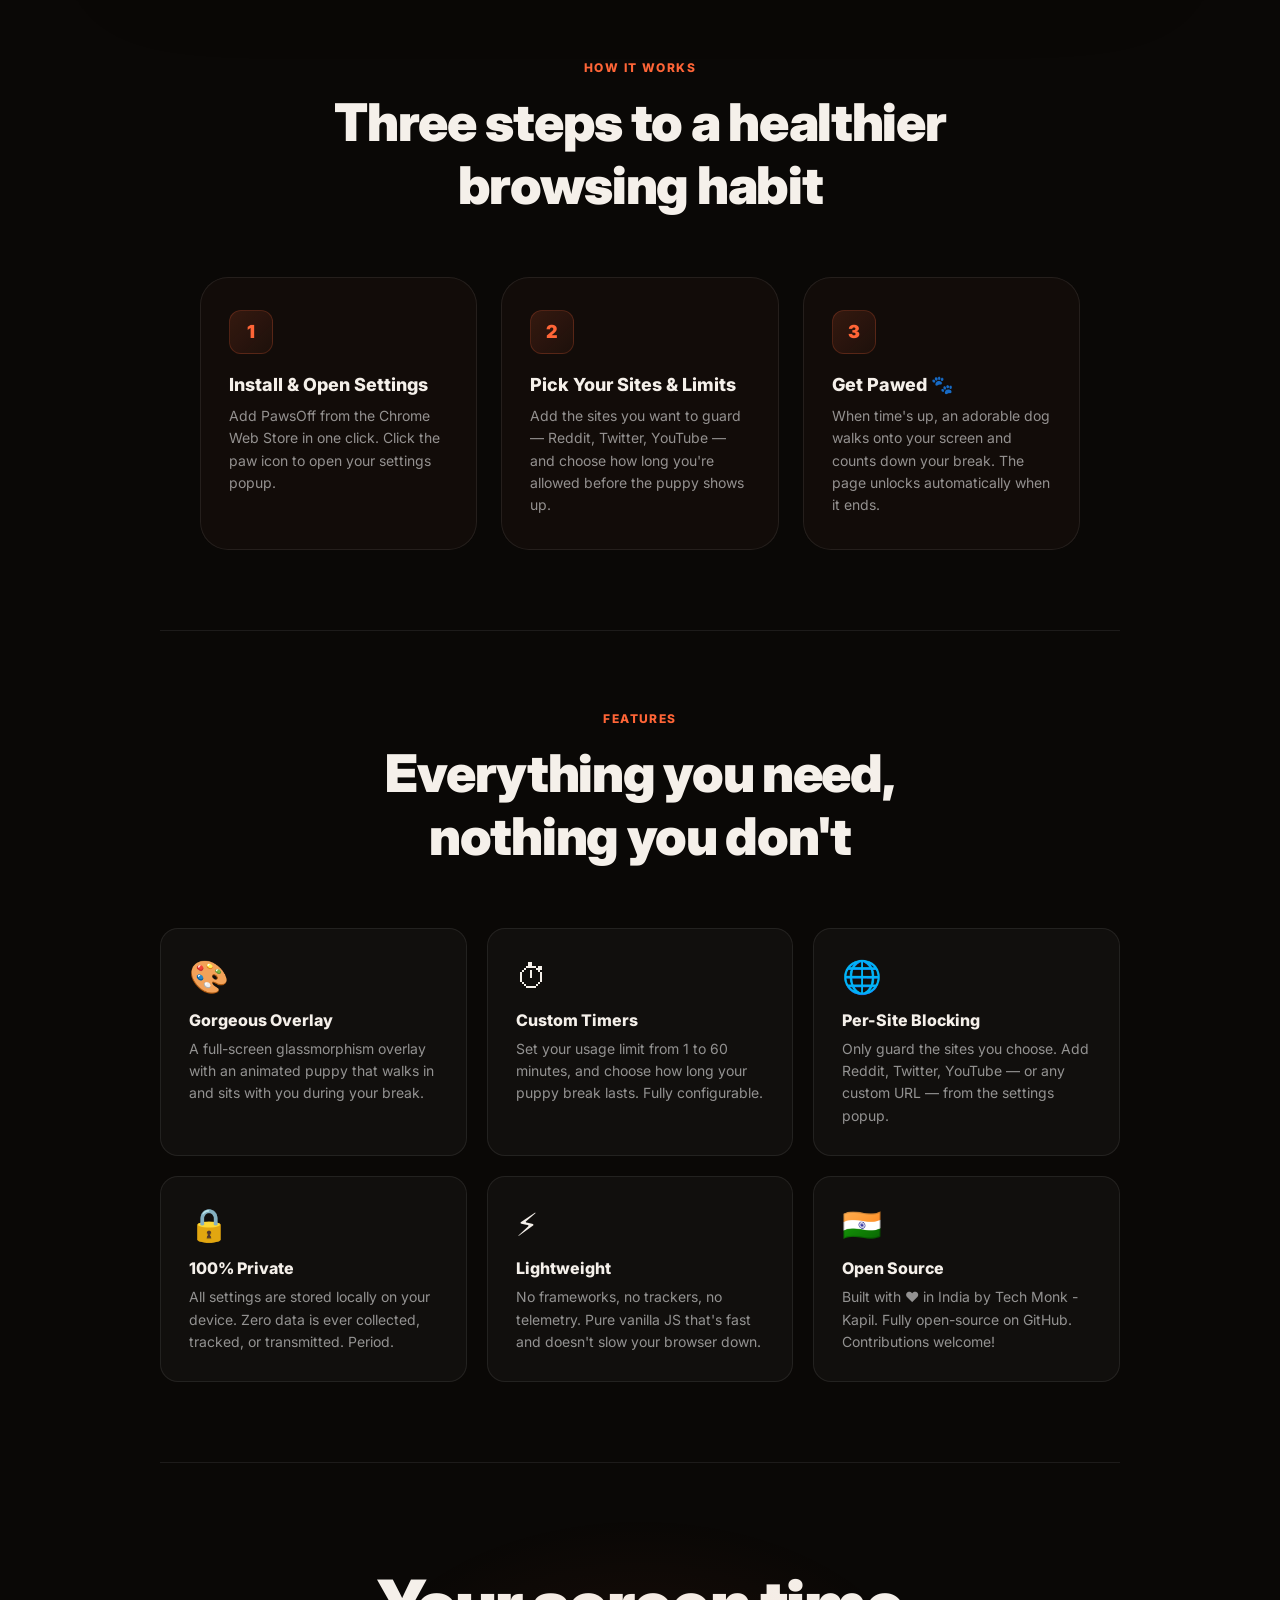
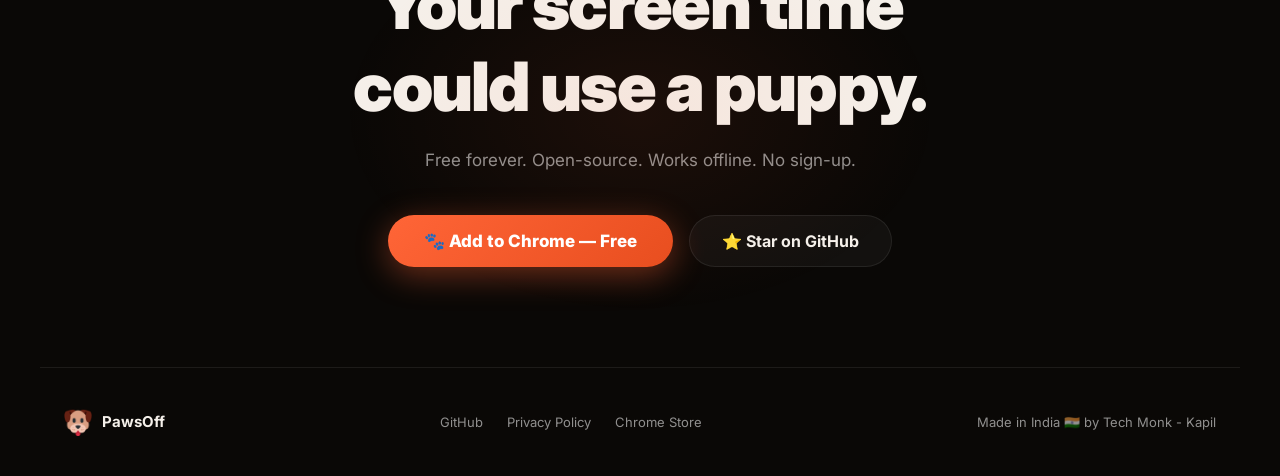
==== commit fcb97662: "feat: add GitHub Pages website" ====
--- a/docs/index.html
+++ b/docs/index.html
@@ -1,395 +1,993 @@
 <!doctype html>
 <html lang="en">
-
 <head>
   <meta charset="utf-8" />
   <meta name="viewport" content="width=device-width, initial-scale=1" />
-  <meta name="description"
-    content="PawsOff is a Chrome extension that blocks distracting sites with an adorable puppy takeover. The cutest forced break." />
-  <meta property="og:title" content="PawsOff — The cutest forced break" />
-  <meta property="og:description"
-    content="A Chrome extension where a real puppy takes over distracting sites when your timer runs out." />
-  <meta property="og:type" content="website" />
-  <meta property="og:image" content="assets/icon128.png" />
+  <title>PawsOff — The cutest forced break for Chrome</title>
+  <meta name="description" content="PawsOff is a free Chrome extension that sends an adorable puppy to block your screen when you've been doom-scrolling too long. Free, open-source, and privacy-first." />
+  <meta property="og:title" content="PawsOff — The cutest forced break for Chrome" />
+  <meta property="og:description" content="Set a timer. Get pawed. Take a break. The puppy will supervise." />
+  <meta property="og:image" content="https://kapilraghuwanshi.github.io/paws-off-screen-gatekeeper/og.png" />
   <meta name="twitter:card" content="summary_large_image" />
-  <title>PawsOff — The cutest forced break</title>
-  <link rel="icon" href="assets/icon128.png" />
+  <link rel="icon" href="../icons/icon128.png" type="image/png" />
   <link rel="preconnect" href="https://fonts.googleapis.com" />
   <link rel="preconnect" href="https://fonts.gstatic.com" crossorigin />
-  <link href="https://fonts.googleapis.com/css2?family=JetBrains+Mono:wght@400;500;600;700;800&family=Space+Grotesk:wght@400;500;600;700&display=swap" rel="stylesheet" />
-  <link rel="stylesheet" href="styles.css" />
+  <link href="https://fonts.googleapis.com/css2?family=Inter:wght@400;500;600;700;800;900&display=swap" rel="stylesheet" />
+  <style>
+    /* ===== Reset & Tokens ===== */
+    *, *::before, *::after { box-sizing: border-box; margin: 0; padding: 0; }
+
+    :root {
+      --bg:       #0a0806;
+      --surface:  rgba(20, 14, 10, 0.92);
+      --border:   rgba(255,255,255,0.08);
+      --orange:   #FF6537;
+      --orange-2: #e84e1f;
+      --text:     #f5f0ea;
+      --muted:    rgba(255,255,255,0.55);
+      --radius-l: 28px;
+      --radius-m: 18px;
+      --radius-s: 12px;
+    }
+
+    html { scroll-behavior: smooth; }
+
+    body {
+      font-family: 'Inter', ui-sans-serif, system-ui, sans-serif;
+      background: var(--bg);
+      color: var(--text);
+      overflow-x: hidden;
+    }
+
+    /* ===== Grain overlay ===== */
+    body::before {
+      content: '';
+      position: fixed;
+      inset: 0;
+      z-index: 0;
+      pointer-events: none;
+      opacity: 0.04;
+      background-image: url("data:image/svg+xml,%3Csvg xmlns='http://www.w3.org/2000/svg' width='300' height='300'%3E%3Cfilter id='n'%3E%3CfeTurbulence type='fractalNoise' baseFrequency='0.9' numOctaves='4' stitchTiles='stitch'/%3E%3C/filter%3E%3Crect width='300' height='300' filter='url(%23n)' opacity='1'/%3E%3C/svg%3E");
+    }
+
+    /* ===== Nav ===== */
+    nav {
+      position: sticky;
+      top: 0;
+      z-index: 100;
+      display: flex;
+      align-items: center;
+      justify-content: space-between;
+      padding: 16px 40px;
+      background: rgba(10, 8, 6, 0.8);
+      backdrop-filter: blur(20px);
+      -webkit-backdrop-filter: blur(20px);
+      border-bottom: 1px solid var(--border);
+    }
+
+    .nav-logo {
+      display: flex;
+      align-items: center;
+      gap: 10px;
+      font-size: 20px;
+      font-weight: 800;
+      color: var(--text);
+      text-decoration: none;
+    }
+
+    .nav-logo img { width: 32px; height: 32px; border-radius: 8px; }
+
+    nav a {
+      color: var(--muted);
+      text-decoration: none;
+      font-size: 14px;
+      font-weight: 600;
+      transition: color 0.2s;
+    }
+    nav a:hover { color: var(--text); }
+
+    .nav-links { display: flex; align-items: center; gap: 28px; }
+
+    .btn-cta {
+      display: inline-flex;
+      align-items: center;
+      gap: 8px;
+      padding: 10px 22px;
+      border-radius: 999px;
+      background: linear-gradient(135deg, var(--orange), var(--orange-2));
+      color: #fff;
+      font-weight: 800;
+      font-size: 14px;
+      text-decoration: none;
+      box-shadow: 0 4px 20px rgba(255,101,55,0.35);
+      transition: all 0.25s;
+    }
+    .btn-cta:hover {
+      transform: translateY(-2px);
+      box-shadow: 0 8px 28px rgba(255,101,55,0.5);
+      color: #fff;
+    }
+
+    /* ===== Hero ===== */
+    .hero {
+      position: relative;
+      z-index: 1;
+      display: flex;
+      flex-direction: column;
+      align-items: center;
+      text-align: center;
+      padding: 100px 24px 80px;
+      overflow: hidden;
+    }
+
+    .hero::before {
+      content: '';
+      position: absolute;
+      top: -120px;
+      left: 50%;
+      transform: translateX(-50%);
+      width: 800px;
+      height: 800px;
+      border-radius: 50%;
+      background: radial-gradient(circle, rgba(255,101,55,0.12) 0%, transparent 70%);
+      pointer-events: none;
+    }
+
+    .hero-badge {
+      display: inline-flex;
+      align-items: center;
+      gap: 8px;
+      padding: 6px 18px;
+      border-radius: 999px;
+      border: 1px solid rgba(255,101,55,0.3);
+      background: rgba(255,101,55,0.08);
+      color: var(--orange);
+      font-size: 13px;
+      font-weight: 700;
+      letter-spacing: 0.02em;
+      margin-bottom: 32px;
+      animation: fadeUp 0.6s ease both;
+    }
+
+    .hero h1 {
+      font-size: clamp(52px, 8vw, 112px);
+      font-weight: 900;
+      letter-spacing: -0.03em;
+      line-height: 0.9;
+      color: var(--orange);
+      text-shadow: 0 4px 32px rgba(255,101,55,0.25);
+      animation: fadeUp 0.6s ease 0.05s both;
+    }
+
+    .hero-sub {
+      margin-top: 28px;
+      max-width: 560px;
+      font-size: clamp(17px, 2.2vw, 22px);
+      font-weight: 500;
+      color: var(--muted);
+      line-height: 1.55;
+      animation: fadeUp 0.6s ease 0.1s both;
+    }
+
+    .hero-actions {
+      margin-top: 44px;
+      display: flex;
+      align-items: center;
+      gap: 16px;
+      flex-wrap: wrap;
+      justify-content: center;
+      animation: fadeUp 0.6s ease 0.15s both;
+    }
+
+    .btn-primary {
+      display: inline-flex;
+      align-items: center;
+      gap: 10px;
+      padding: 16px 36px;
+      border-radius: 999px;
+      background: linear-gradient(135deg, var(--orange), var(--orange-2));
+      color: #fff;
+      font-weight: 800;
+      font-size: 17px;
+      text-decoration: none;
+      box-shadow: 0 8px 32px rgba(255,101,55,0.4);
+      transition: all 0.25s;
+    }
+    .btn-primary:hover {
+      transform: translateY(-3px);
+      box-shadow: 0 14px 40px rgba(255,101,55,0.55);
+      color: #fff;
+    }
+
+    .btn-ghost {
+      display: inline-flex;
+      align-items: center;
+      gap: 10px;
+      padding: 15px 32px;
+      border-radius: 999px;
+      border: 1px solid var(--border);
+      background: rgba(255,255,255,0.04);
+      color: var(--text);
+      font-weight: 700;
+      font-size: 16px;
+      text-decoration: none;
+      backdrop-filter: blur(8px);
+      transition: all 0.25s;
+    }
+    .btn-ghost:hover {
+      border-color: rgba(255,255,255,0.2);
+      background: rgba(255,255,255,0.08);
+      transform: translateY(-2px);
+      color: #fff;
+    }
+
+    .hero-note {
+      margin-top: 24px;
+      font-size: 13px;
+      color: var(--muted);
+      animation: fadeUp 0.6s ease 0.2s both;
+    }
+
+    /* ===== Demo section ===== */
+    .demo-section {
+      position: relative;
+      z-index: 1;
+      padding: 80px 24px;
+      display: flex;
+      flex-direction: column;
+      align-items: center;
+    }
+
+    .section-label {
+      font-size: 12px;
+      font-weight: 800;
+      letter-spacing: 0.12em;
+      text-transform: uppercase;
+      color: var(--orange);
+      margin-bottom: 16px;
+    }
+
+    .section-title {
+      font-size: clamp(30px, 5vw, 52px);
+      font-weight: 900;
+      letter-spacing: -0.025em;
+      text-align: center;
+      max-width: 680px;
+    }
+
+    .section-sub {
+      margin-top: 14px;
+      font-size: 17px;
+      color: var(--muted);
+      text-align: center;
+      max-width: 520px;
+      line-height: 1.6;
+    }
+
+    /* Browser chrome mockup */
+    .browser-mockup {
+      margin-top: 60px;
+      width: 100%;
+      max-width: 940px;
+      border-radius: 20px;
+      overflow: hidden;
+      border: 1px solid var(--border);
+      box-shadow:
+        0 40px 100px rgba(0,0,0,0.6),
+        0 0 0 1px rgba(255,255,255,0.05) inset;
+      animation: fadeUp 0.7s ease 0.1s both;
+    }
+
+    .browser-bar {
+      display: flex;
+      align-items: center;
+      gap: 12px;
+      padding: 14px 20px;
+      background: #1c1c1e;
+      border-bottom: 1px solid rgba(255,255,255,0.06);
+    }
+
+    .browser-dots { display: flex; gap: 6px; }
+    .browser-dots span {
+      width: 12px; height: 12px;
+      border-radius: 50%;
+    }
+    .browser-dots span:nth-child(1) { background: #ff5f57; }
+    .browser-dots span:nth-child(2) { background: #febc2e; }
+    .browser-dots span:nth-child(3) { background: #28c840; }
+
+    .browser-url {
+      flex: 1;
+      background: rgba(255,255,255,0.06);
+      border-radius: 8px;
+      padding: 6px 14px;
+      font-size: 13px;
+      color: var(--muted);
+      display: flex;
+      align-items: center;
+      gap: 6px;
+    }
+
+    .browser-ext-icon {
+      width: 20px; height: 20px;
+      border-radius: 4px;
+      background: linear-gradient(135deg, var(--orange), var(--orange-2));
+      display: flex;
+      align-items: center;
+      justify-content: center;
+      font-size: 12px;
+      margin-left: auto;
+      cursor: pointer;
+      transition: transform 0.15s;
+    }
+    .browser-ext-icon:hover { transform: scale(1.1); }
+
+    /* Demo stage — fake YouTube + overlay */
+    .demo-stage {
+      position: relative;
+      background: #0f0f0f;
+      min-height: 500px;
+      overflow: hidden;
+    }
+
+    /* Fake YouTube content */
+    .fake-yt-header {
+      display: flex;
+      align-items: center;
+      gap: 14px;
+      padding: 12px 24px;
+      background: #212121;
+      font-size: 18px;
+      font-weight: 700;
+      color: #fff;
+    }
+    .fake-yt-header .yt-logo { color: #ff0000; font-size: 24px; }
+
+    .fake-yt-body { padding: 32px 28px; }
+    .fake-yt-body h3 { color: #aaa; font-size: 15px; margin-bottom: 18px; font-weight: 600; }
+
+    .fake-grid {
+      display: grid;
+      grid-template-columns: repeat(4, 1fr);
+      gap: 14px;
+    }
+
+    .fake-thumb {
+      aspect-ratio: 16/9;
+      border-radius: 10px;
+      background: linear-gradient(135deg, #333, #222);
+    }
+
+    .fake-thumb-title {
+      margin-top: 8px;
+      font-size: 12px;
+      color: #888;
+      line-height: 1.4;
+    }
+
+    /* ===== Demo Overlay (mirrors content.css exactly) ===== */
+    #demo-overlay {
+      display: none;
+      position: absolute;
+      inset: 0;
+      z-index: 999;
+      font-family: 'Inter', sans-serif;
+      background: rgba(10, 8, 6, 0.35);
+      backdrop-filter: blur(6px);
+      -webkit-backdrop-filter: blur(6px);
+    }
+
+    #demo-overlay.active { display: block; }
+
+    .demo-stage-inner {
+      position: relative;
+      width: 100%;
+      height: 100%;
+      min-height: 500px;
+      display: flex;
+      justify-content: flex-start;
+      align-items: flex-start;
+      padding: clamp(16px, 3vw, 36px);
+    }
+
+    .demo-copy {
+      position: relative;
+      z-index: 10;
+      display: flex;
+      flex-direction: column;
+      gap: 10px;
+      max-width: 340px;
+      margin-top: 28px;
+      padding: 24px 28px;
+      border-radius: 24px;
+      background: linear-gradient(135deg, rgba(20,14,10,0.95), rgba(35,22,12,0.9));
+      box-shadow:
+        0 20px 60px rgba(0,0,0,0.45),
+        0 0 0 1px rgba(255,255,255,0.06) inset;
+      backdrop-filter: blur(24px);
+      -webkit-backdrop-filter: blur(24px);
+      animation: pawsoffPop 0.55s ease both;
+    }
+
+    .demo-kicker {
+      display: inline-flex;
+      align-items: center;
+      gap: 6px;
+      padding: 4px 14px;
+      border: 1px solid rgba(255,255,255,0.18);
+      border-radius: 999px;
+      background: rgba(0,0,0,0.5);
+      color: #fff;
+      font-size: 12px;
+      font-weight: 800;
+      backdrop-filter: blur(8px);
+    }
+
+    .demo-title {
+      color: #FF6537;
+      font-size: clamp(36px, 6vw, 56px);
+      font-weight: 950;
+      letter-spacing: -0.02em;
+      line-height: 0.9;
+      text-shadow: 0 4px 24px rgba(255,101,55,0.3);
+    }
+
+    .demo-subtitle {
+      color: rgba(255,255,255,0.88);
+      font-size: 14px;
+      font-weight: 600;
+      line-height: 1.45;
+    }
+
+    .demo-countdown {
+      display: inline-flex;
+      align-items: center;
+      justify-content: center;
+      padding: 10px 20px;
+      border-radius: 18px;
+      color: #fff;
+      background: linear-gradient(135deg, rgba(26,18,10,0.98), rgba(60,30,10,0.92));
+      box-shadow:
+        0 16px 60px rgba(0,0,0,0.5),
+        0 0 0 1px rgba(255,255,255,0.1) inset;
+      font-size: clamp(32px, 5vw, 52px);
+      font-weight: 950;
+      letter-spacing: -0.02em;
+      line-height: 1;
+      animation: demoCountPulse 1.6s ease-in-out infinite;
+    }
+
+    .demo-hint {
+      color: rgba(255,255,255,0.65);
+      font-size: 11px;
+      font-weight: 700;
+      letter-spacing: 0.02em;
+    }
+
+    .demo-dismiss {
+      display: inline-flex;
+      align-items: center;
+      justify-content: center;
+      padding: 10px 24px;
+      border: none;
+      border-radius: 999px;
+      background: linear-gradient(135deg, #FF6537, #e84e1f);
+      color: #fff;
+      font-size: 13px;
+      font-weight: 800;
+      cursor: pointer;
+      box-shadow: 0 6px 24px rgba(255,101,55,0.35);
+      transition: all 0.2s;
+    }
+    .demo-dismiss:hover {
+      transform: translateY(-2px);
+      box-shadow: 0 10px 30px rgba(255,101,55,0.5);
+    }
+
+    .demo-dog-area {
+      position: absolute;
+      bottom: 0;
+      right: 0;
+      width: 55%;
+      height: 100%;
+      display: flex;
+      align-items: flex-end;
+      justify-content: flex-end;
+      pointer-events: none;
+    }
+
+    .demo-dog-emoji {
+      font-size: clamp(80px, 14vw, 160px);
+      line-height: 1;
+      filter: drop-shadow(0 8px 40px rgba(255,101,55,0.2));
+      animation: dogBounce 2s ease-in-out infinite;
+      user-select: none;
+      margin-bottom: 20px;
+      margin-right: 20px;
+    }
+
+    /* Demo trigger button */
+    .demo-trigger-wrap {
+      position: absolute;
+      bottom: 20px;
+      right: 20px;
+      z-index: 999;
+    }
+
+    .demo-trigger-btn {
+      display: inline-flex;
+      align-items: center;
+      gap: 8px;
+      padding: 12px 22px;
+      border-radius: 999px;
+      border: none;
+      background: linear-gradient(135deg, #FF6537, #e84e1f);
+      color: #fff;
+      font-size: 14px;
+      font-weight: 800;
+      cursor: pointer;
+      box-shadow: 0 6px 24px rgba(255,101,55,0.4);
+      transition: all 0.2s;
+      font-family: 'Inter', sans-serif;
+    }
+    .demo-trigger-btn:hover {
+      transform: translateY(-2px);
+      box-shadow: 0 10px 32px rgba(255,101,55,0.55);
+    }
+
+    /* ===== How it works ===== */
+    .steps-section {
+      position: relative;
+      z-index: 1;
+      padding: 80px 24px;
+      display: flex;
+      flex-direction: column;
+      align-items: center;
+    }
+
+    .steps-grid {
+      margin-top: 60px;
+      display: grid;
+      grid-template-columns: repeat(auto-fit, minmax(240px, 1fr));
+      gap: 24px;
+      width: 100%;
+      max-width: 880px;
+    }
+
+    .step-card {
+      padding: 32px 28px;
+      border-radius: var(--radius-l);
+      background: var(--surface);
+      border: 1px solid var(--border);
+      backdrop-filter: blur(16px);
+      transition: transform 0.25s, box-shadow 0.25s;
+    }
+    .step-card:hover {
+      transform: translateY(-4px);
+      box-shadow: 0 24px 60px rgba(0,0,0,0.4);
+    }
+
+    .step-num {
+      width: 44px; height: 44px;
+      border-radius: 12px;
+      background: linear-gradient(135deg, rgba(255,101,55,0.15), rgba(255,101,55,0.05));
+      border: 1px solid rgba(255,101,55,0.2);
+      display: flex;
+      align-items: center;
+      justify-content: center;
+      font-size: 18px;
+      font-weight: 900;
+      color: var(--orange);
+      margin-bottom: 20px;
+    }
+
+    .step-card h3 {
+      font-size: 18px;
+      font-weight: 800;
+      margin-bottom: 10px;
+    }
+
+    .step-card p {
+      font-size: 14px;
+      color: var(--muted);
+      line-height: 1.6;
+    }
+
+    /* ===== Features ===== */
+    .features-section {
+      position: relative;
+      z-index: 1;
+      padding: 80px 24px;
+      display: flex;
+      flex-direction: column;
+      align-items: center;
+    }
+
+    .features-grid {
+      margin-top: 60px;
+      display: grid;
+      grid-template-columns: repeat(auto-fit, minmax(280px, 1fr));
+      gap: 20px;
+      width: 100%;
+      max-width: 960px;
+    }
+
+    .feat-card {
+      padding: 28px;
+      border-radius: var(--radius-m);
+      background: rgba(255,255,255,0.03);
+      border: 1px solid var(--border);
+      transition: border-color 0.25s, background 0.25s;
+    }
+    .feat-card:hover {
+      border-color: rgba(255,101,55,0.25);
+      background: rgba(255,101,55,0.04);
+    }
+
+    .feat-icon {
+      font-size: 32px;
+      margin-bottom: 14px;
+      display: block;
+    }
+
+    .feat-card h4 {
+      font-size: 16px;
+      font-weight: 800;
+      margin-bottom: 8px;
+    }
+
+    .feat-card p {
+      font-size: 14px;
+      color: var(--muted);
+      line-height: 1.6;
+    }
+
+    /* ===== Final CTA ===== */
+    .cta-section {
+      position: relative;
+      z-index: 1;
+      padding: 100px 24px;
+      display: flex;
+      flex-direction: column;
+      align-items: center;
+      text-align: center;
+    }
+
+    .cta-section::before {
+      content: '';
+      position: absolute;
+      top: 50%;
+      left: 50%;
+      transform: translate(-50%, -50%);
+      width: 600px;
+      height: 400px;
+      border-radius: 50%;
+      background: radial-gradient(ellipse, rgba(255,101,55,0.08) 0%, transparent 70%);
+      pointer-events: none;
+    }
+
+    .cta-section h2 {
+      font-size: clamp(36px, 6vw, 68px);
+      font-weight: 900;
+      letter-spacing: -0.025em;
+      max-width: 700px;
+    }
+
+    /* ===== Footer ===== */
+    footer {
+      position: relative;
+      z-index: 1;
+      padding: 40px 24px;
+      border-top: 1px solid var(--border);
+      display: flex;
+      align-items: center;
+      justify-content: space-between;
+      flex-wrap: wrap;
+      gap: 16px;
+      max-width: 1200px;
+      margin: 0 auto;
+    }
+
+    .footer-left {
+      display: flex;
+      align-items: center;
+      gap: 10px;
+      font-size: 15px;
+      font-weight: 700;
+    }
+    .footer-left img { width: 28px; border-radius: 6px; }
+
+    .footer-links {
+      display: flex;
+      align-items: center;
+      gap: 24px;
+    }
+
+    .footer-links a {
+      font-size: 13px;
+      color: var(--muted);
+      text-decoration: none;
+      transition: color 0.2s;
+    }
+    .footer-links a:hover { color: var(--text); }
+
+    .footer-credit {
+      font-size: 13px;
+      color: var(--muted);
+    }
+
+    /* ===== Divider ===== */
+    .divider {
+      width: 100%;
+      max-width: 960px;
+      height: 1px;
+      background: var(--border);
+      margin: 0 auto;
+    }
+
+    /* ===== Animations ===== */
+    @keyframes fadeUp {
+      from { opacity: 0; transform: translateY(20px); }
+      to   { opacity: 1; transform: translateY(0); }
+    }
+
+    @keyframes pawsoffPop {
+      from { opacity: 0; transform: scale(0.92) translateY(8px); }
+      to   { opacity: 1; transform: scale(1) translateY(0); }
+    }
+
+    @keyframes demoCountPulse {
+      0%, 100% { box-shadow: 0 16px 60px rgba(0,0,0,0.5), 0 0 0 1px rgba(255,255,255,0.1) inset; }
+      50%       { box-shadow: 0 20px 80px rgba(255,101,55,0.22), 0 0 0 1px rgba(255,255,255,0.1) inset; }
+    }
+
+    @keyframes dogBounce {
+      0%, 100% { transform: translateY(0) rotate(-2deg); }
+      50%       { transform: translateY(-12px) rotate(2deg); }
+    }
+
+    /* ===== Responsive ===== */
+    @media (max-width: 700px) {
+      nav { padding: 14px 20px; }
+      .nav-links { gap: 16px; }
+      .fake-grid { grid-template-columns: repeat(2, 1fr); }
+      .demo-dog-area { width: 45%; }
+      footer { flex-direction: column; align-items: flex-start; }
+    }
+  </style>
 </head>
 
 <body>
-  <!-- Matrix rain canvas -->
-  <canvas id="matrix-rain" aria-hidden="true"></canvas>
-
-  <!-- CRT scanline overlay -->
-  <div class="crt-overlay" aria-hidden="true"></div>
-
-  <!-- Header -->
-  <header class="site-header">
-    <a class="brand" href="#top" aria-label="PawsOff home">
-      <img src="assets/icon128.png" alt="" />
-      <span>PawsOff</span>
+
+  <!-- ===== Nav ===== -->
+  <nav>
+    <a class="nav-logo" href="#">
+      <img src="../icons/icon128.png" alt="PawsOff logo" />
+      PawsOff
     </a>
-    <nav class="nav" aria-label="Primary navigation">
-      <a href="#install">Install</a>
-      <a href="#how-it-works">How</a>
-      <a href="#reviews">Reviews</a>
-      <a href="#roadmap">Roadmap</a>
-      <a href="#support">Support</a>
-    </nav>
-  </header>
-
-  <main id="top">
-    <!-- ===== HERO ===== -->
-    <section class="hero" aria-labelledby="hero-title">
-      <div class="hero-terminal" aria-hidden="true">
-        <div class="terminal-bar">
-          <span class="dot dot-red"></span>
-          <span class="dot dot-yellow"></span>
-          <span class="dot dot-green"></span>
-          <span class="terminal-title">pawsoff@mainframe:~</span>
+    <div class="nav-links">
+      <a href="#how-it-works">How it works</a>
+      <a href="#features">Features</a>
+      <a href="privacy.html">Privacy</a>
+      <a class="btn-cta" href="https://chromewebstore.google.com/detail/pawsoff/fndochdepjhdgjncaaengjjkecennlk" target="_blank" rel="noopener">
+        🐾 Add to Chrome
+      </a>
+    </div>
+  </nav>
+
+  <!-- ===== Hero ===== -->
+  <section class="hero">
+    <div class="hero-badge">🐶 Free Chrome Extension · Open Source · Privacy-First</div>
+    <h1>PawsOff</h1>
+    <p class="hero-sub">Set a timer. Get pawed. The cutest way to enforce a screen break when doom-scrolling gets out of hand.</p>
+    <div class="hero-actions">
+      <a class="btn-primary" href="https://chromewebstore.google.com/detail/pawsoff/fndochdepjhdgjncaaengjjkecennlk" target="_blank" rel="noopener">
+        🐾 Add to Chrome — It's Free
+      </a>
+      <a class="btn-ghost" href="https://github.com/kapilraghuwanshi/paws-off-screen-gatekeeper" target="_blank" rel="noopener">
+        ⭐ View on GitHub
+      </a>
+    </div>
+    <p class="hero-note">No account needed · No data collected · Works offline</p>
+  </section>
+
+  <div class="divider"></div>
+
+  <!-- ===== Live Demo ===== -->
+  <section class="demo-section" id="demo">
+    <div class="section-label">Live Demo</div>
+    <h2 class="section-title">See the Puppy in Action</h2>
+    <p class="section-sub">Click the button inside the browser mockup below — the exact same overlay that fires on your real Chrome tabs.</p>
+
+    <div class="browser-mockup">
+      <!-- Browser chrome -->
+      <div class="browser-bar">
+        <div class="browser-dots">
+          <span></span><span></span><span></span>
         </div>
-        <div class="terminal-body">
-          <pre class="ascii-puppy">
-    / \__
-   (    @\___
-   /         O
-  /   (_____/
- /_____/   U
-          </pre>
-          <p class="terminal-line"><span class="prompt">$</span> <span class="cmd-text" id="typed-command"></span><span class="cursor-blink">█</span></p>
-          <p class="terminal-output">> PawsOff v1.0.0 loaded. Puppy protection: <span class="status-on">ACTIVE</span></p>
-          <p class="terminal-output">> Monitoring 8 sites. Break timer: 5 min.</p>
-          <p class="terminal-output">> Next puppy deployment in: <span class="countdown-demo">29:41</span></p>
+        <div class="browser-url">
+          🔒 youtube.com
         </div>
-      </div>
-
-      <div class="hero-content">
-        <p class="eyebrow">// Chrome extension • v1.0.0</p>
-        <h1 id="hero-title">
-          <span>The puppy</span>
-          <span>that blocks</span>
-          <span>your scroll<span class="cursor-blink">_</span></span>
-        </h1>
-        <p class="hero-line">
-          Pick distracting websites. Set a timer. When time is up, a real puppy slides in and takes over the entire page until your break ends.
-        </p>
-        <div class="hero-actions" id="install">
-          <a class="button primary" href="#">
-            <span class="btn-icon">⬇</span> Install for Chrome
-          </a>
-          <a class="button dark" href="https://github.com/kapilraghuwanshi/pawsoff">
-            <span class="btn-icon">&lt;/&gt;</span> View Source
-          </a>
-          <a class="button ghost" href="#support">
-            <span class="btn-icon">♥</span> Support Us
-          </a>
+        <div class="browser-ext-icon" title="PawsOff">🐾</div>
+      </div>
+
+      <!-- Demo stage -->
+      <div class="demo-stage" id="demo-stage">
+        <!-- Fake YouTube -->
+        <div class="fake-yt-header">
+          <span class="yt-logo">▶</span> YouTube
         </div>
-        <p class="launch-note">// launching Chrome-first. Electron desktop app: later.</p>
-      </div>
-
-      <div class="hero-puppy-wrap" aria-hidden="true">
-        <img class="hero-puppy" src="assets/puppy.png" alt="" />
-      </div>
-    </section>
-
-    <!-- ===== MISSION ===== -->
-    <section class="mission" aria-labelledby="mission-title">
-      <div>
-        <p class="eyebrow">// why_it_exists</p>
-        <h2 id="mission-title">Website blockers feel like homework. This one feels like being interrupted by a tiny supervisor.</h2>
-      </div>
-      <div class="mission-detail">
-        <p>PawsOff is intentionally playful: no guilt dashboard, no productivity sermon, no account. Just local settings, target sites, a countdown, and the cutest interruption when scrolling wins.</p>
-        <div class="stat-row">
-          <div class="stat"><span class="stat-num">0</span><span class="stat-label">data collected</span></div>
-          <div class="stat"><span class="stat-num">0</span><span class="stat-label">ads shown</span></div>
-          <div class="stat"><span class="stat-num">∞</span><span class="stat-label">cuteness</span></div>
-        </div>
-      </div>
-    </section>
-
-    <!-- ===== HOW IT WORKS ===== -->
-    <section class="setup" id="how-it-works" aria-labelledby="setup-title">
-      <div class="section-heading">
-        <p class="eyebrow">// how_it_works</p>
-        <h2 id="setup-title">Three commands. Zero config files.</h2>
-      </div>
-      <div class="setup-grid">
-        <article class="step-card">
-          <div class="step-num">01</div>
-          <div class="step-code">
-            <code>$ pawsoff add youtube.com</code>
-          </div>
-          <h3>Add target sites</h3>
-          <p>Guard X, YouTube, Reddit, Facebook, Instagram, or any custom website you keep doom-scrolling.</p>
-        </article>
-        <article class="step-card">
-          <div class="step-num">02</div>
-          <div class="step-code">
-            <code>$ pawsoff --limit 30 --break 5</code>
-          </div>
-          <h3>Set your timer</h3>
-          <p>Choose how many minutes before the puppy appears, then pick the break duration. That's it.</p>
-        </article>
-        <article class="step-card">
-          <div class="step-num">03</div>
-          <div class="step-code">
-            <code>$ pawsoff deploy --puppy 🐶</code>
-          </div>
-          <h3>Respect the takeover</h3>
-          <p>The puppy slides in from the side, blocks the entire page, and keeps watch until your break countdown ends.</p>
-        </article>
-      </div>
-    </section>
-
-    <!-- ===== DEMO ===== -->
-    <section class="console" aria-labelledby="console-title">
-      <div class="console-copy">
-        <p class="eyebrow">// live_preview</p>
-        <h2 id="console-title">What happens when the timer hits zero.</h2>
-        <p>The puppy walks in from either side — left or right, randomly — bounces into the center, and sits on top of everything. The countdown runs. You take a break. The puppy approves.</p>
-      </div>
-      <div class="browser-demo" aria-label="PawsOff demo mockup">
-        <div class="browser-demo-bar">
-          <span class="dot dot-red"></span>
-          <span class="dot dot-yellow"></span>
-          <span class="dot dot-green"></span>
-          <span class="browser-url">youtube.com</span>
-        </div>
-        <div class="browser-demo-screen">
-          <div class="blocked-copy">
-            <span class="blocked-badge">🐶 PawsOff is on duty</span>
-            <strong class="blocked-timer">04:59</strong>
-            <p>Stretch. Blink. Water. Then return.</p>
-          </div>
-          <img src="assets/puppy.png" alt="Puppy blocking the screen" class="demo-puppy" />
-        </div>
-      </div>
-    </section>
-
-    <!-- ===== FEATURES ===== -->
-    <section class="features" id="features" aria-labelledby="features-title">
-      <div class="section-heading">
-        <p class="eyebrow">// sys_specs</p>
-        <h2 id="features-title">Built lean. Ships clean.</h2>
-      </div>
-      <div class="features-grid">
-        <article>
-          <div class="feat-icon">🎯</div>
-          <h3>Custom target sites</h3>
-          <p>Add any URL. Default guards: X, YouTube, Reddit, Facebook, Instagram, TikTok, LinkedIn.</p>
-        </article>
-        <article>
-          <div class="feat-icon">⏱</div>
-          <h3>Adjustable timers</h3>
-          <p>Usage limit: 1–60 min. Break duration: 1–10 min. Fine-tune from the popup or options page.</p>
-        </article>
-        <article>
-          <div class="feat-icon">👁</div>
-          <h3>Smart tracking</h3>
-          <p>Timer only counts when a guarded tab is visible and focused. Switch tabs = timer pauses.</p>
-        </article>
-        <article>
-          <div class="feat-icon">🔒</div>
-          <h3>100% local</h3>
-          <p>All settings stored in Chrome local storage. Zero data leaves your machine. No accounts.</p>
-        </article>
-        <article>
-          <div class="feat-icon">🐕</div>
-          <h3>Real puppy overlay</h3>
-          <p>A photorealistic puppy slides in, sits on the page, and supervises your break with a countdown.</p>
-        </article>
-        <article>
-          <div class="feat-icon">🚫</div>
-          <h3>No ads. Free forever.</h3>
-          <p>No premium tier, no tracking pixels, no analytics. Open source on GitHub.</p>
-        </article>
-      </div>
-    </section>
-
-    <!-- ===== REVIEWS ===== -->
-    <section class="reviews" id="reviews" aria-labelledby="reviews-title">
-      <div class="section-heading">
-        <p class="eyebrow">// user_feedback.log</p>
-        <h2 id="reviews-title">Transmission received.</h2>
-      </div>
-      <div class="review-grid">
-        <figure class="review-card">
-          <blockquote>"I opened YouTube for one video and got judged by a puppy. Honestly, fair."</blockquote>
-          <figcaption>
-            <strong>@scrolladdict</strong>
-            <span>Chrome user</span>
-          </figcaption>
-        </figure>
-        <figure class="review-card">
-          <blockquote>"It feels less like punishment and more like a tiny intervention. 10/10 would get blocked again."</blockquote>
-          <figcaption>
-            <strong>@devwhodooms</strong>
-            <span>Beta tester</span>
-          </figcaption>
-        </figure>
-        <figure class="review-card">
-          <blockquote>"I laughed, then actually took the break. That's more than any focus app has ever achieved."</blockquote>
-          <figcaption>
-            <strong>@focusfanatic</strong>
-            <span>Productivity nerd</span>
-          </figcaption>
-        </figure>
-        <figure class="review-card">
-          <blockquote>"My team installed this ironically. Now everyone actually takes breaks. The puppy is too powerful."</blockquote>
-          <figcaption>
-            <strong>@teamlead_anon</strong>
-            <span>Startup founder</span>
-          </figcaption>
-        </figure>
-        <figure class="review-card">
-          <blockquote>"Set it to 1 minute as a joke. Got puppy'd immediately. No regrets."</blockquote>
-          <figcaption>
-            <strong>@chaosdev</strong>
-            <span>Early adopter</span>
-          </figcaption>
-        </figure>
-        <figure class="review-card">
-          <blockquote>"Finally a Chrome extension that understands I don't need a dashboard — I need a puppy."</blockquote>
-          <figcaption>
-            <strong>@minimalista</strong>
-            <span>Designer</span>
-          </figcaption>
-        </figure>
-      </div>
-    </section>
-
-    <!-- ===== SHARE KIT ===== -->
-    <section class="share-kit" aria-labelledby="share-title">
-      <div class="section-heading">
-        <p class="eyebrow">// broadcast.sh</p>
-        <h2 id="share-title">Copy. Paste. Launch.</h2>
-      </div>
-      <div class="share-grid">
-        <article class="share-card">
-          <h3>𝕏 Post</h3>
-          <div class="share-preview">
-            <p>Just installed PawsOff — a Chrome extension where a real puppy blocks distracting sites when your timer runs out. Cute, silly, and weirdly effective. 🐶</p>
-          </div>
-          <button class="copy-button"
-            data-copy="Just installed PawsOff — a Chrome extension where a real puppy blocks distracting sites when your timer runs out. Cute, silly, and weirdly effective. 🐶 Try it: https://github.com/kapilraghuwanshi/pawsoff">$ copy --post</button>
-        </article>
-        <article class="share-card">
-          <h3>LinkedIn</h3>
-          <div class="share-preview">
-            <p>Built PawsOff — a playful Chrome extension that turns forced breaks into a puppy takeover instead of another guilt dashboard. No ads, no accounts, open source.</p>
-          </div>
-          <button class="copy-button"
-            data-copy="Built PawsOff — a playful Chrome extension that turns forced breaks into a puppy takeover instead of another guilt dashboard. No ads, no accounts, fully local storage, open source. Try it: https://github.com/kapilraghuwanshi/pawsoff">$ copy --post</button>
-        </article>
-        <article class="share-card">
-          <h3>Product Hunt</h3>
-          <div class="share-preview">
-            <p>A Chrome extension where a puppy takes over distracting websites when your focus timer runs out. The cutest forced break.</p>
-          </div>
-          <button class="copy-button"
-            data-copy="A Chrome extension where a puppy takes over distracting websites when your focus timer runs out. The cutest forced break.">$ copy --tagline</button>
-        </article>
-      </div>
-    </section>
-
-    <!-- ===== ROADMAP ===== -->
-    <section class="roadmap" id="roadmap" aria-labelledby="roadmap-title">
-      <div>
-        <p class="eyebrow">// roadmap.yml</p>
-        <h2 id="roadmap-title">Small launch. Bigger puppy later.</h2>
-      </div>
-      <div class="roadmap-list">
-        <div class="roadmap-item">
-          <div class="roadmap-status active">SHIPPED</div>
-          <div>
-            <strong>v1.0 — Chrome Extension</strong>
-            <p>Target sites, usage timer, break timer, real puppy overlay, local-only storage.</p>
+        <div class="fake-yt-body">
+          <h3>Recommended for you</h3>
+          <div class="fake-grid">
+            <div><div class="fake-thumb"></div><div class="fake-thumb-title">How I Built a Chrome Extension in 24 Hours</div></div>
+            <div><div class="fake-thumb"></div><div class="fake-thumb-title">10 Hour Lo-Fi Hip Hop Mix 🎵</div></div>
+            <div><div class="fake-thumb"></div><div class="fake-thumb-title">Why You Keep Doom-Scrolling</div></div>
+            <div><div class="fake-thumb"></div><div class="fake-thumb-title">Cute Puppies Compilation 2026 🐶</div></div>
+            <div><div class="fake-thumb"></div><div class="fake-thumb-title">Building With AI - Full Tutorial</div></div>
+            <div><div class="fake-thumb"></div><div class="fake-thumb-title">The Science of Procrastination</div></div>
+            <div><div class="fake-thumb"></div><div class="fake-thumb-title">Best Productivity Extensions 2026</div></div>
+            <div><div class="fake-thumb"></div><div class="fake-thumb-title">Dog Training for Beginners 🐕</div></div>
           </div>
         </div>
-        <div class="roadmap-item">
-          <div class="roadmap-status next">NEXT</div>
-          <div>
-            <strong>v1.1 — More puppies & polish</strong>
-            <p>Multiple puppy breeds, store screenshots, real user reviews, supporter credits.</p>
+
+        <!-- Overlay (hidden initially) -->
+        <div id="demo-overlay">
+          <div class="demo-stage-inner">
+            <div class="demo-copy">
+              <div class="demo-kicker">🐶 PawsOff is on duty</div>
+              <div class="demo-title">PawsOff</div>
+              <p class="demo-subtitle">This site has had enough of you for now.<br>Stretch, blink, sip water — the puppy is supervising.</p>
+              <div class="demo-countdown" id="demo-cd">04:59</div>
+              <div class="demo-hint">The page unlocks automatically when the countdown ends.</div>
+              <button class="demo-dismiss" id="demo-dismiss">Shhhhh Puppy 🐾</button>
+            </div>
+            <div class="demo-dog-area">
+              <div class="demo-dog-emoji">🐶</div>
+            </div>
           </div>
         </div>
-        <div class="roadmap-item">
-          <div class="roadmap-status later">LATER</div>
-          <div>
-            <strong>v2.0 — Electron Desktop App</strong>
-            <p>Machine-wide breaks, app rules, scheduled downtime, and cross-platform puppy domination.</p>
-          </div>
+
+        <!-- Trigger button -->
+        <div class="demo-trigger-wrap" id="trigger-wrap">
+          <button class="demo-trigger-btn" id="demo-trigger">
+            ▶ Trigger Puppy Break
+          </button>
         </div>
       </div>
-    </section>
-
-    <!-- ===== SUPPORT ===== -->
-    <section class="support" id="support" aria-labelledby="support-title">
-      <div class="section-heading">
-        <p class="eyebrow">// fund_the_puppy</p>
-        <h2 id="support-title">Help fund puppy packs and the desktop experiment.</h2>
-      </div>
-      <div class="support-grid">
-        <a class="support-card" href="https://www.buymeacoffee.com/kapilraghuwanshi">
-          <span class="support-emoji">☕</span>
-          <span class="support-label">Buy Me a Coffee</span>
-          <strong>One-time thanks</strong>
-        </a>
-        <a class="support-card" href="https://ko-fi.com/kapilraghuwanshi">
-          <span class="support-emoji">🎨</span>
-          <span class="support-label">Ko-fi</span>
-          <strong>Small tips</strong>
-        </a>
-        <a class="support-card" href="https://github.com/sponsors/kapilraghuwanshi">
-          <span class="support-emoji">💜</span>
-          <span class="support-label">GitHub Sponsors</span>
-          <strong>Monthly support</strong>
-        </a>
-        <a class="support-card" href="https://gumroad.com/kapilraghuwanshi">
-          <span class="support-emoji">🎁</span>
-          <span class="support-label">Gumroad</span>
-          <strong>Future extras</strong>
-        </a>
-      </div>
-    </section>
-
-    <!-- ===== PRIVACY ===== -->
-    <section class="privacy" id="privacy" aria-labelledby="privacy-title">
-      <div>
-        <p class="eyebrow">// security_audit.log</p>
-        <h2 id="privacy-title">Local storage only. No external calls. Zero tracking.</h2>
-      </div>
-      <div class="privacy-detail">
-        <p>PawsOff stores target sites, timer settings, and timer progress locally in Chrome. It checks page hostnames only to decide whether the puppy overlay should appear. No analytics, no ads, no accounts, no external servers.</p>
-        <div class="privacy-badges">
-          <span class="badge">🔒 Local-only</span>
-          <span class="badge">🚫 No analytics</span>
-          <span class="badge">📵 No external calls</span>
-          <span class="badge">🆓 Free forever</span>
-        </div>
-      </div>
-    </section>
-  </main>
-
-  <footer class="footer">
-    <div class="footer-brand">
-      <img src="assets/icon128.png" alt="" />
-      <span>PawsOff</span>
+    </div>
+  </section>
+
+  <div class="divider"></div>
+
+  <!-- ===== How it works ===== -->
+  <section class="steps-section" id="how-it-works">
+    <div class="section-label">How It Works</div>
+    <h2 class="section-title">Three steps to a healthier browsing habit</h2>
+
+    <div class="steps-grid">
+      <div class="step-card">
+        <div class="step-num">1</div>
+        <h3>Install &amp; Open Settings</h3>
+        <p>Add PawsOff from the Chrome Web Store in one click. Click the paw icon to open your settings popup.</p>
+      </div>
+      <div class="step-card">
+        <div class="step-num">2</div>
+        <h3>Pick Your Sites &amp; Limits</h3>
+        <p>Add the sites you want to guard — Reddit, Twitter, YouTube — and choose how long you're allowed before the puppy shows up.</p>
+      </div>
+      <div class="step-card">
+        <div class="step-num">3</div>
+        <h3>Get Pawed 🐾</h3>
+        <p>When time's up, an adorable dog walks onto your screen and counts down your break. The page unlocks automatically when it ends.</p>
+      </div>
+    </div>
+  </section>
+
+  <div class="divider"></div>
+
+  <!-- ===== Features ===== -->
+  <section class="features-section" id="features">
+    <div class="section-label">Features</div>
+    <h2 class="section-title">Everything you need, nothing you don't</h2>
+
+    <div class="features-grid">
+      <div class="feat-card">
+        <span class="feat-icon">🎨</span>
+        <h4>Gorgeous Overlay</h4>
+        <p>A full-screen glassmorphism overlay with an animated puppy that walks in and sits with you during your break.</p>
+      </div>
+      <div class="feat-card">
+        <span class="feat-icon">⏱</span>
+        <h4>Custom Timers</h4>
+        <p>Set your usage limit from 1 to 60 minutes, and choose how long your puppy break lasts. Fully configurable.</p>
+      </div>
+      <div class="feat-card">
+        <span class="feat-icon">🌐</span>
+        <h4>Per-Site Blocking</h4>
+        <p>Only guard the sites you choose. Add Reddit, Twitter, YouTube — or any custom URL — from the settings popup.</p>
+      </div>
+      <div class="feat-card">
+        <span class="feat-icon">🔒</span>
+        <h4>100% Private</h4>
+        <p>All settings are stored locally on your device. Zero data is ever collected, tracked, or transmitted. Period.</p>
+      </div>
+      <div class="feat-card">
+        <span class="feat-icon">⚡</span>
+        <h4>Lightweight</h4>
+        <p>No frameworks, no trackers, no telemetry. Pure vanilla JS that's fast and doesn't slow your browser down.</p>
+      </div>
+      <div class="feat-card">
+        <span class="feat-icon">🇮🇳</span>
+        <h4>Open Source</h4>
+        <p>Built with ❤ in India by Tech Monk - Kapil. Fully open-source on GitHub. Contributions welcome!</p>
+      </div>
+    </div>
+  </section>
+
+  <div class="divider"></div>
+
+  <!-- ===== Final CTA ===== -->
+  <section class="cta-section">
+    <h2 class="section-title">Your screen time could use a puppy.</h2>
+    <p class="section-sub" style="margin-top: 20px;">Free forever. Open-source. Works offline. No sign-up.</p>
+    <div class="hero-actions" style="margin-top: 40px;">
+      <a class="btn-primary" href="https://chromewebstore.google.com/detail/pawsoff/fndochdepjhdgjncaaengjjkecennlk" target="_blank" rel="noopener">
+        🐾 Add to Chrome — Free
+      </a>
+      <a class="btn-ghost" href="https://github.com/kapilraghuwanshi/paws-off-screen-gatekeeper" target="_blank" rel="noopener">
+        ⭐ Star on GitHub
+      </a>
+    </div>
+  </section>
+
+  <!-- ===== Footer ===== -->
+  <footer>
+    <div class="footer-left">
+      <img src="../icons/icon128.png" alt="PawsOff" />
+      PawsOff
     </div>
     <div class="footer-links">
-      <a href="https://x.com/kapaborshi">𝕏</a>
-      <a href="https://www.linkedin.com/in/kapilraghuwanshi/">LinkedIn</a>
-      <a href="https://github.com/kapilraghuwanshi/pawsoff">GitHub</a>
-      <a href="mailto:kapilraghuwanshi@gmail.com">Contact</a>
+      <a href="https://github.com/kapilraghuwanshi/paws-off-screen-gatekeeper" target="_blank" rel="noopener">GitHub</a>
+      <a href="privacy.html">Privacy Policy</a>
+      <a href="https://chromewebstore.google.com/detail/pawsoff/fndochdepjhdgjncaaengjjkecennlk" target="_blank" rel="noopener">Chrome Store</a>
     </div>
-    <p class="footer-copy">Built with 🐶 by a human who kept doom-scrolling.</p>
+    <div class="footer-credit">Made in India 🇮🇳 by Tech Monk - Kapil</div>
   </footer>
-  <script src="script.js"></script>
+
+  <!-- ===== Demo JS ===== -->
+  <script>
+    const trigger = document.getElementById('demo-trigger');
+    const overlay = document.getElementById('demo-overlay');
+    const dismiss = document.getElementById('demo-dismiss');
+    const triggerWrap = document.getElementById('trigger-wrap');
+    const cdEl = document.getElementById('demo-cd');
+    let cdInterval = null;
+
+    function startCountdown() {
+      let seconds = 4 * 60 + 59;
+      cdEl.textContent = '04:59';
+      clearInterval(cdInterval);
+      cdInterval = setInterval(() => {
+        seconds = Math.max(0, seconds - 1);
+        const m = String(Math.floor(seconds / 60)).padStart(2, '0');
+        const s = String(seconds % 60).padStart(2, '0');
+        cdEl.textContent = m + ':' + s;
+        if (seconds === 0) clearInterval(cdInterval);
+      }, 1000);
+    }
+
+    trigger.addEventListener('click', () => {
+      triggerWrap.style.display = 'none';
+      overlay.classList.add('active');
+      startCountdown();
+    });
+
+    dismiss.addEventListener('click', () => {
+      overlay.classList.remove('active');
+      triggerWrap.style.display = 'block';
+      clearInterval(cdInterval);
+    });
+  </script>
 </body>
-
 </html>
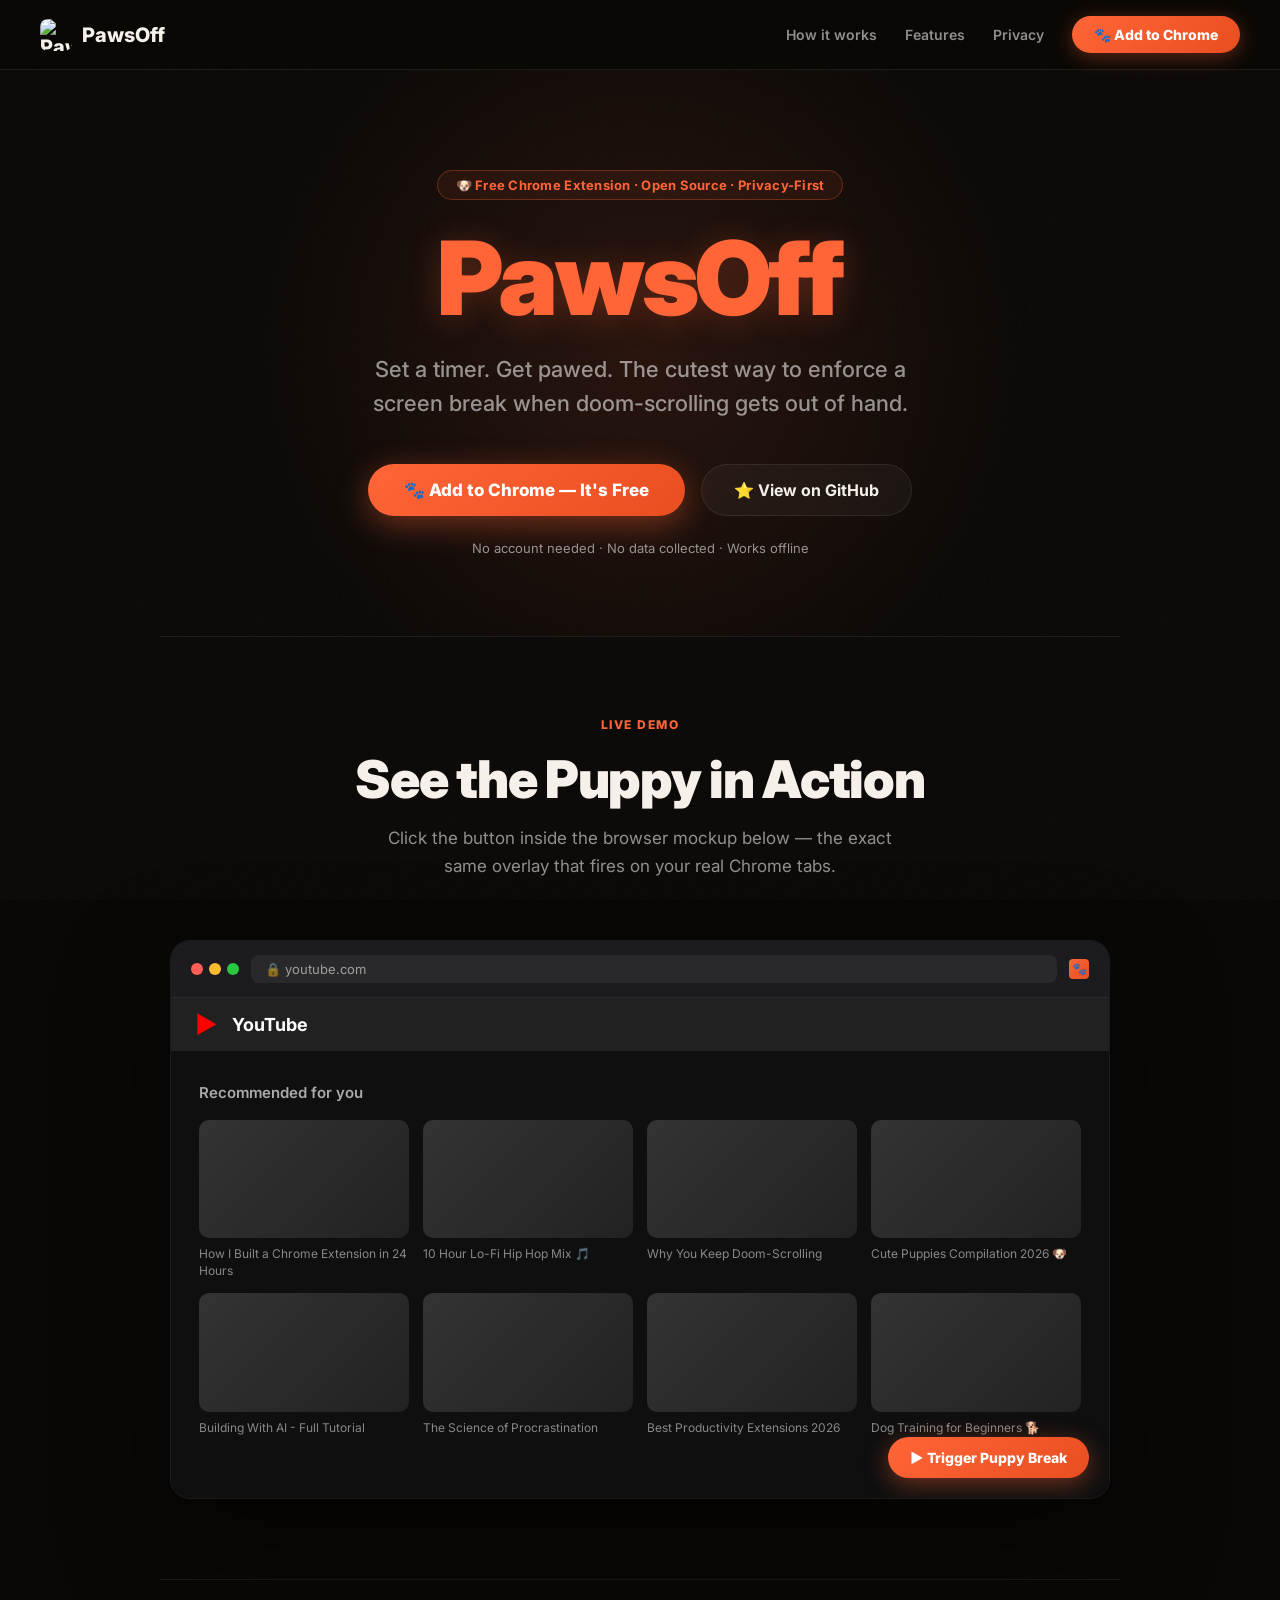
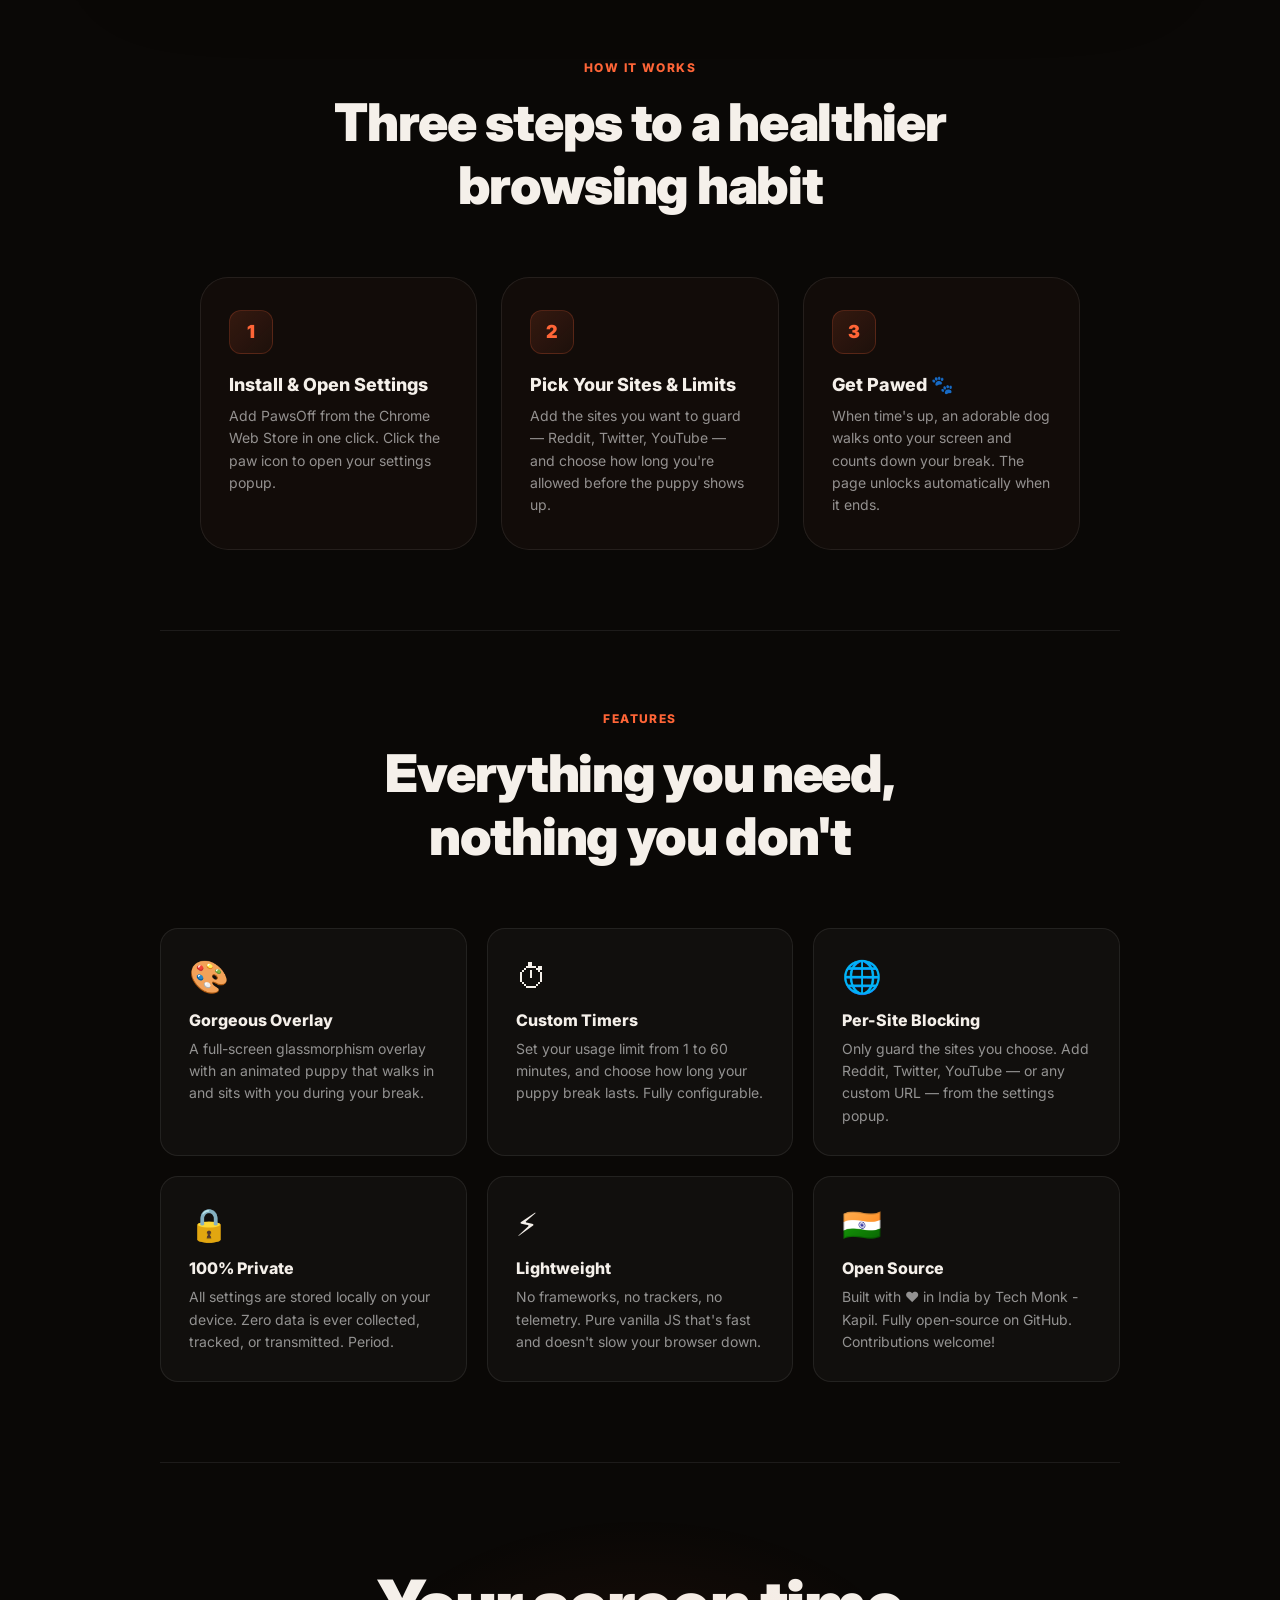
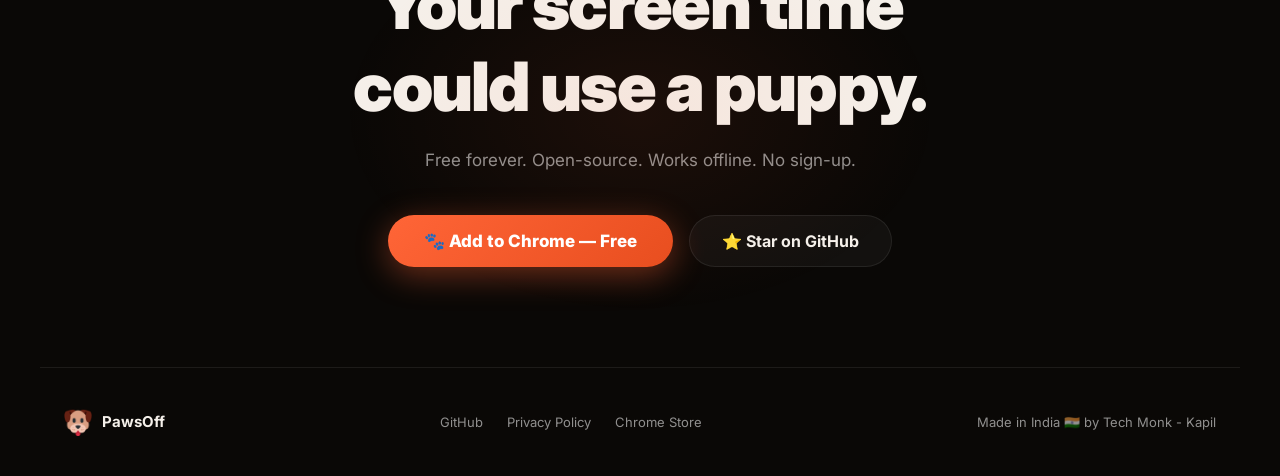
==== commit 3defb2d5: "updated logo and live action puppy fix" ====
--- a/docs/index.html
+++ b/docs/index.html
@@ -3,13 +3,14 @@
 <head>
   <meta charset="utf-8" />
   <meta name="viewport" content="width=device-width, initial-scale=1" />
+  <base href="/paws-off-screen-gatekeeper/" />
   <title>PawsOff — The cutest forced break for Chrome</title>
   <meta name="description" content="PawsOff is a free Chrome extension that sends an adorable puppy to block your screen when you've been doom-scrolling too long. Free, open-source, and privacy-first." />
   <meta property="og:title" content="PawsOff — The cutest forced break for Chrome" />
   <meta property="og:description" content="Set a timer. Get pawed. Take a break. The puppy will supervise." />
   <meta property="og:image" content="https://kapilraghuwanshi.github.io/paws-off-screen-gatekeeper/og.png" />
   <meta name="twitter:card" content="summary_large_image" />
-  <link rel="icon" href="../icons/icon128.png" type="image/png" />
+  <link rel="icon" href="icons/icon128.png" type="image/png" />
   <link rel="preconnect" href="https://fonts.googleapis.com" />
   <link rel="preconnect" href="https://fonts.gstatic.com" crossorigin />
   <link href="https://fonts.googleapis.com/css2?family=Inter:wght@400;500;600;700;800;900&display=swap" rel="stylesheet" />
@@ -484,26 +485,65 @@
       box-shadow: 0 10px 30px rgba(255,101,55,0.5);
     }
 
-    .demo-dog-area {
+    /* ===== Real dog video (mirrors content.css) ===== */
+    .demo-dog-wrap {
       position: absolute;
       bottom: 0;
-      right: 0;
-      width: 55%;
+      z-index: 90;
       height: 100%;
       display: flex;
       align-items: flex-end;
-      justify-content: flex-end;
+      filter: drop-shadow(0 20px 40px rgba(80,45,20,0.35));
       pointer-events: none;
     }
 
-    .demo-dog-emoji {
-      font-size: clamp(80px, 14vw, 160px);
-      line-height: 1;
-      filter: drop-shadow(0 8px 40px rgba(255,101,55,0.2));
-      animation: dogBounce 2s ease-in-out infinite;
-      user-select: none;
-      margin-bottom: 20px;
-      margin-right: 20px;
+    .demo-dog-wrap.pawsoff-husky {
+      left: -2%;
+      right: auto;
+      width: auto;
+      justify-content: flex-start;
+    }
+
+    .demo-dog-wrap.pawsoff-labrador,
+    .demo-dog-wrap.pawsoff-golden,
+    .demo-dog-wrap.pawsoff-corgi {
+      left: 55%;
+      right: auto;
+      transform: translateX(-50%);
+      width: auto;
+      justify-content: center;
+    }
+
+    .demo-dog-wrap video {
+      height: 100%;
+      max-height: 500px;
+      width: auto;
+      object-fit: contain;
+      transform-origin: bottom center;
+      clip-path: polygon(0 0, 100% 0, 100% 88%, 78% 88%, 78% 100%, 0 100%);
+    }
+
+    .pawsoff-dog-hidden  { display: none !important; }
+    .pawsoff-idle-visible { display: block !important; }
+
+    .pawsoff-slide-in {
+      animation: pawsoffHuskySlideIn 3.5s cubic-bezier(0.15, 0.85, 0.2, 1) forwards;
+    }
+
+    .pawsoff-labrador .pawsoff-slide-in,
+    .pawsoff-golden   .pawsoff-slide-in,
+    .pawsoff-corgi    .pawsoff-slide-in {
+      animation: pawsoffLabZoom 4s cubic-bezier(0.15, 0.85, 0.2, 1) forwards;
+    }
+
+    @keyframes pawsoffHuskySlideIn {
+      from { transform: translateX(-100vw); opacity: 0.9; }
+      to   { transform: translateX(0);      opacity: 1; }
+    }
+
+    @keyframes pawsoffLabZoom {
+      from { transform: scale(0.4); opacity: 0; }
+      to   { transform: scale(1);   opacity: 1; }
     }
 
     /* Demo trigger button */
@@ -741,10 +781,6 @@
       50%       { box-shadow: 0 20px 80px rgba(255,101,55,0.22), 0 0 0 1px rgba(255,255,255,0.1) inset; }
     }
 
-    @keyframes dogBounce {
-      0%, 100% { transform: translateY(0) rotate(-2deg); }
-      50%       { transform: translateY(-12px) rotate(2deg); }
-    }
 
     /* ===== Responsive ===== */
     @media (max-width: 700px) {
@@ -762,7 +798,7 @@
   <!-- ===== Nav ===== -->
   <nav>
     <a class="nav-logo" href="#">
-      <img src="../icons/icon128.png" alt="PawsOff logo" />
+      <img src="icons/icon128.png" alt="PawsOff logo" />
       PawsOff
     </a>
     <div class="nav-links">
@@ -842,9 +878,7 @@
               <div class="demo-hint">The page unlocks automatically when the countdown ends.</div>
               <button class="demo-dismiss" id="demo-dismiss">Shhhhh Puppy 🐾</button>
             </div>
-            <div class="demo-dog-area">
-              <div class="demo-dog-emoji">🐶</div>
-            </div>
+            <div class="demo-dog-wrap" id="demo-dog-wrap"></div>
           </div>
         </div>
 
@@ -962,6 +996,7 @@
     const dismiss = document.getElementById('demo-dismiss');
     const triggerWrap = document.getElementById('trigger-wrap');
     const cdEl = document.getElementById('demo-cd');
+    const dogWrap = document.getElementById('demo-dog-wrap');
     let cdInterval = null;
 
     function startCountdown() {
@@ -977,15 +1012,50 @@
       }, 1000);
     }
 
+    function loadDog() {
+      // Pick a random breed for variety
+      const breeds = ['husky', 'labrador', 'golden', 'corgi'];
+      const breed = breeds[Math.floor(Math.random() * breeds.length)];
+      dogWrap.innerHTML = '';
+      dogWrap.className = 'demo-dog-wrap pawsoff-' + breed;
+
+      const walk = document.createElement('video');
+      walk.className = 'pawsoff-dog-walk pawsoff-slide-in';
+      walk.src = 'assets/' + breed + '_walk.webm';
+      walk.autoplay = true;
+      walk.muted = true;
+      walk.playsInline = true;
+
+      const idle = document.createElement('video');
+      idle.className = 'pawsoff-dog-idle pawsoff-dog-hidden';
+      idle.src = 'assets/' + breed + '_idle.webm';
+      idle.muted = true;
+      idle.loop = true;
+      idle.playsInline = true;
+
+      dogWrap.appendChild(walk);
+      dogWrap.appendChild(idle);
+
+      walk.play().catch(() => {});
+      walk.addEventListener('ended', () => {
+        walk.classList.add('pawsoff-dog-hidden');
+        idle.classList.remove('pawsoff-dog-hidden');
+        idle.classList.add('pawsoff-idle-visible');
+        idle.play().catch(() => {});
+      });
+    }
+
     trigger.addEventListener('click', () => {
       triggerWrap.style.display = 'none';
       overlay.classList.add('active');
+      loadDog();
       startCountdown();
     });
 
     dismiss.addEventListener('click', () => {
       overlay.classList.remove('active');
       triggerWrap.style.display = 'block';
+      dogWrap.innerHTML = '';
       clearInterval(cdInterval);
     });
   </script>
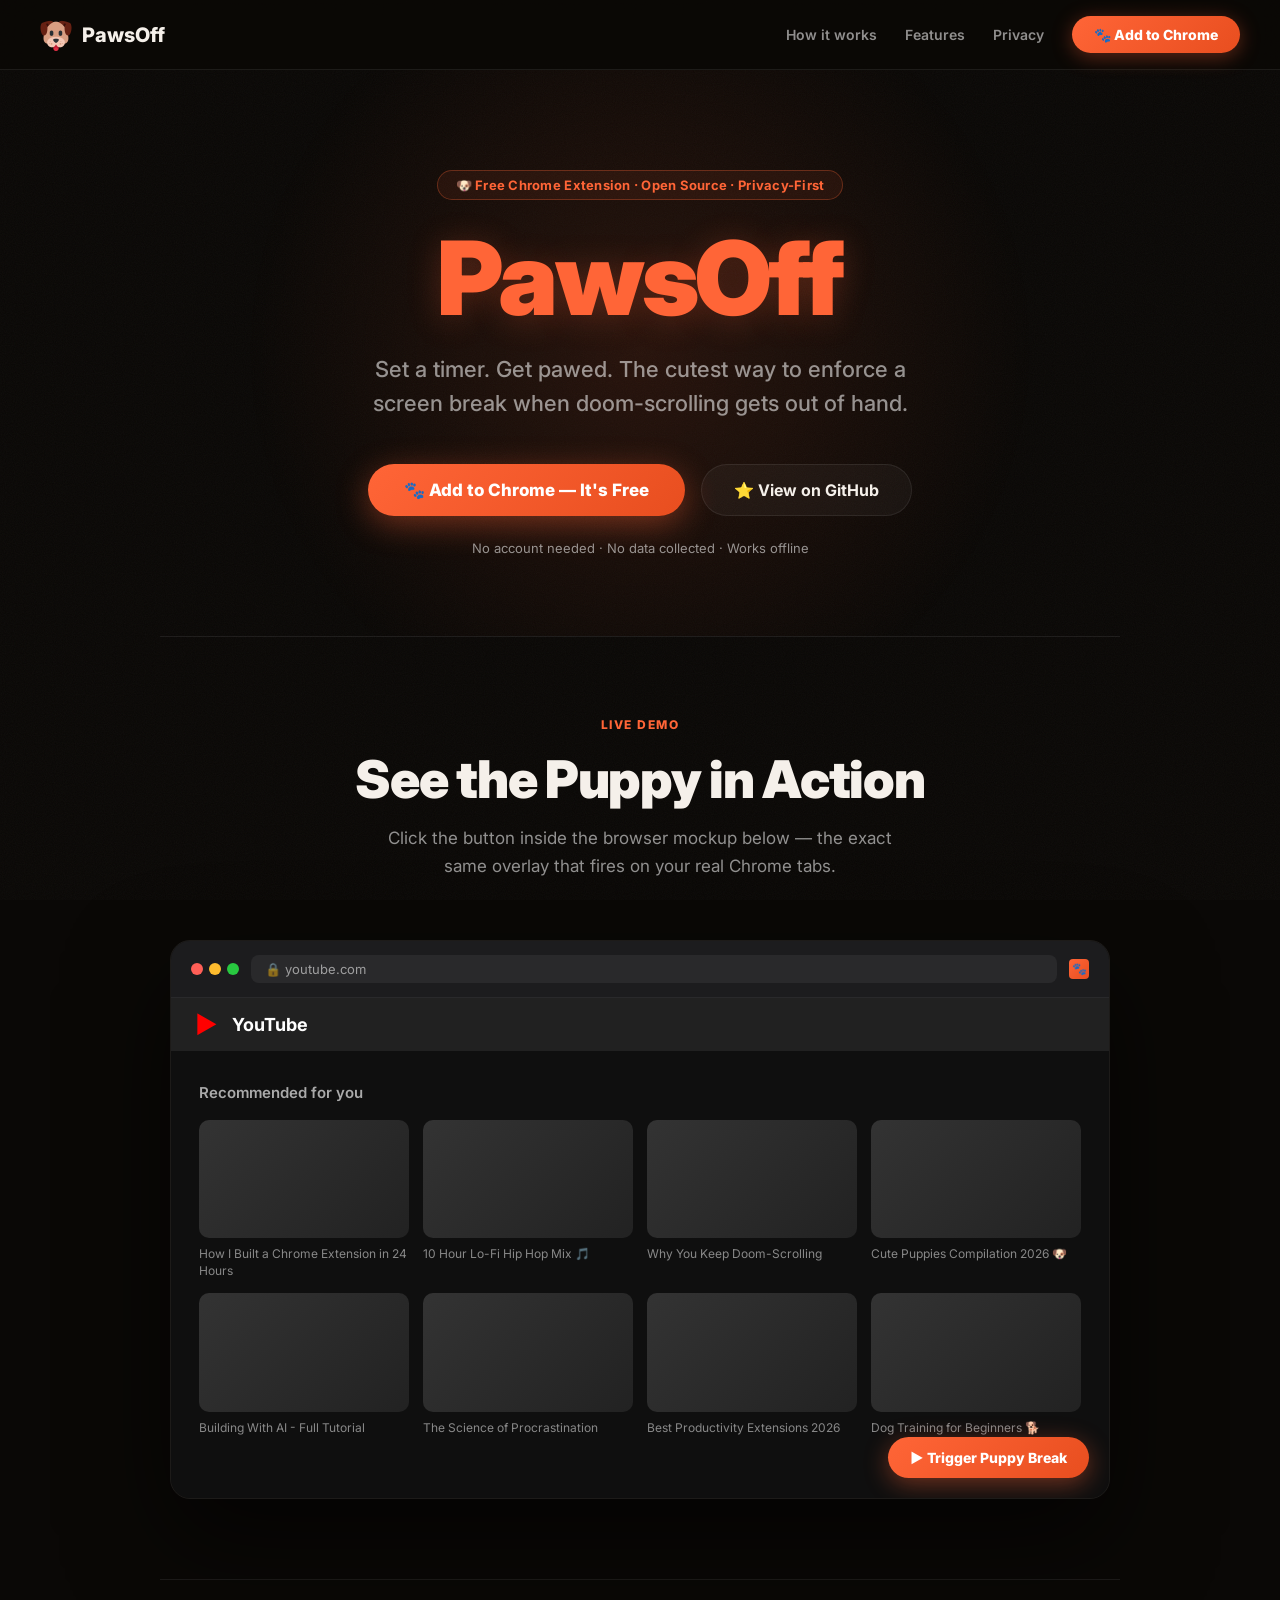
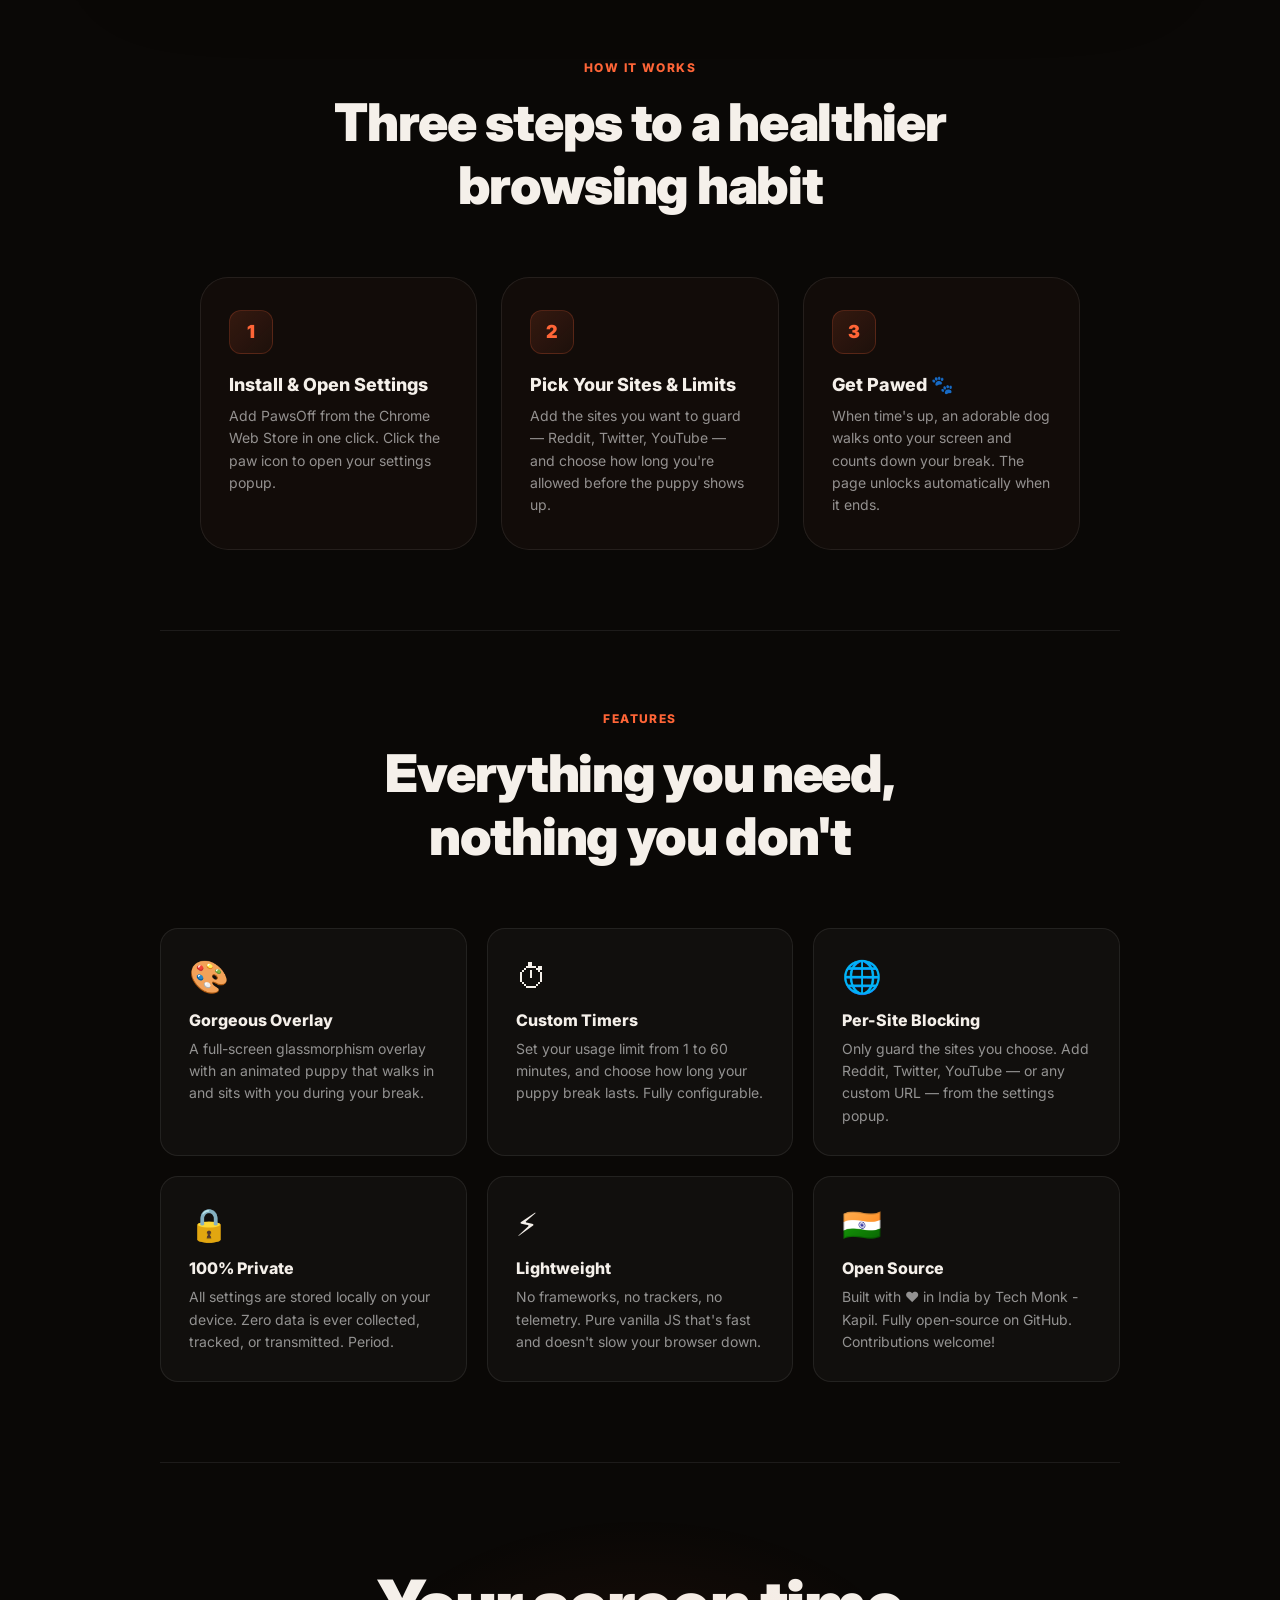
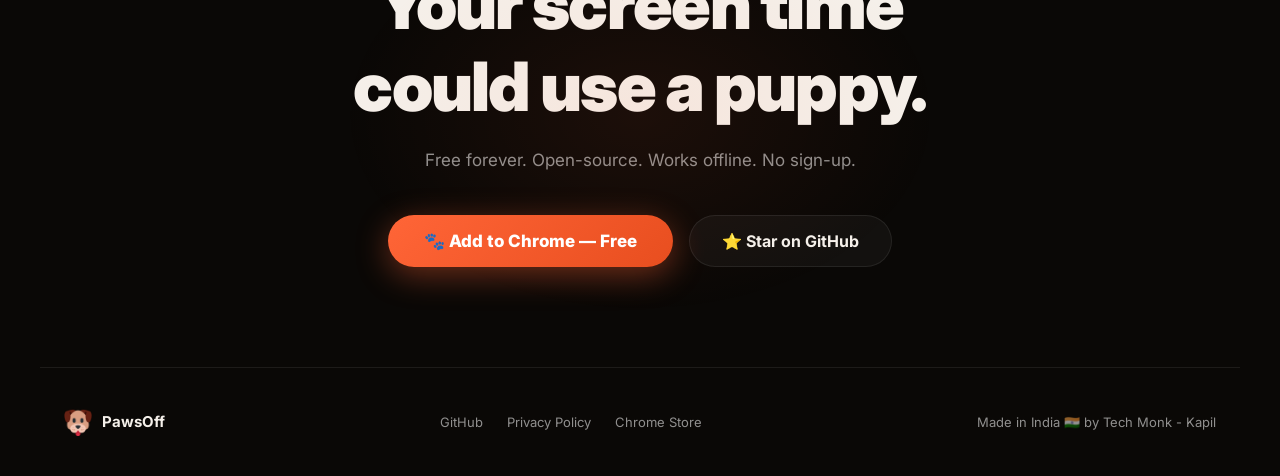
==== commit 868a1b61: "fixed logo paths" ====
--- a/docs/index.html
+++ b/docs/index.html
@@ -3,7 +3,7 @@
 <head>
   <meta charset="utf-8" />
   <meta name="viewport" content="width=device-width, initial-scale=1" />
-  <base href="/paws-off-screen-gatekeeper/" />
+
   <title>PawsOff — The cutest forced break for Chrome</title>
   <meta name="description" content="PawsOff is a free Chrome extension that sends an adorable puppy to block your screen when you've been doom-scrolling too long. Free, open-source, and privacy-first." />
   <meta property="og:title" content="PawsOff — The cutest forced break for Chrome" />
@@ -978,7 +978,7 @@
   <!-- ===== Footer ===== -->
   <footer>
     <div class="footer-left">
-      <img src="../icons/icon128.png" alt="PawsOff" />
+      <img src="icons/icon128.png" alt="PawsOff" />
       PawsOff
     </div>
     <div class="footer-links">
@@ -1013,8 +1013,8 @@
     }
 
     function loadDog() {
-      // Pick a random breed for variety
-      const breeds = ['husky', 'labrador', 'golden', 'corgi'];
+      // Alternate between husky and labrador
+      const breeds = ['husky', 'labrador'];
       const breed = breeds[Math.floor(Math.random() * breeds.length)];
       dogWrap.innerHTML = '';
       dogWrap.className = 'demo-dog-wrap pawsoff-' + breed;
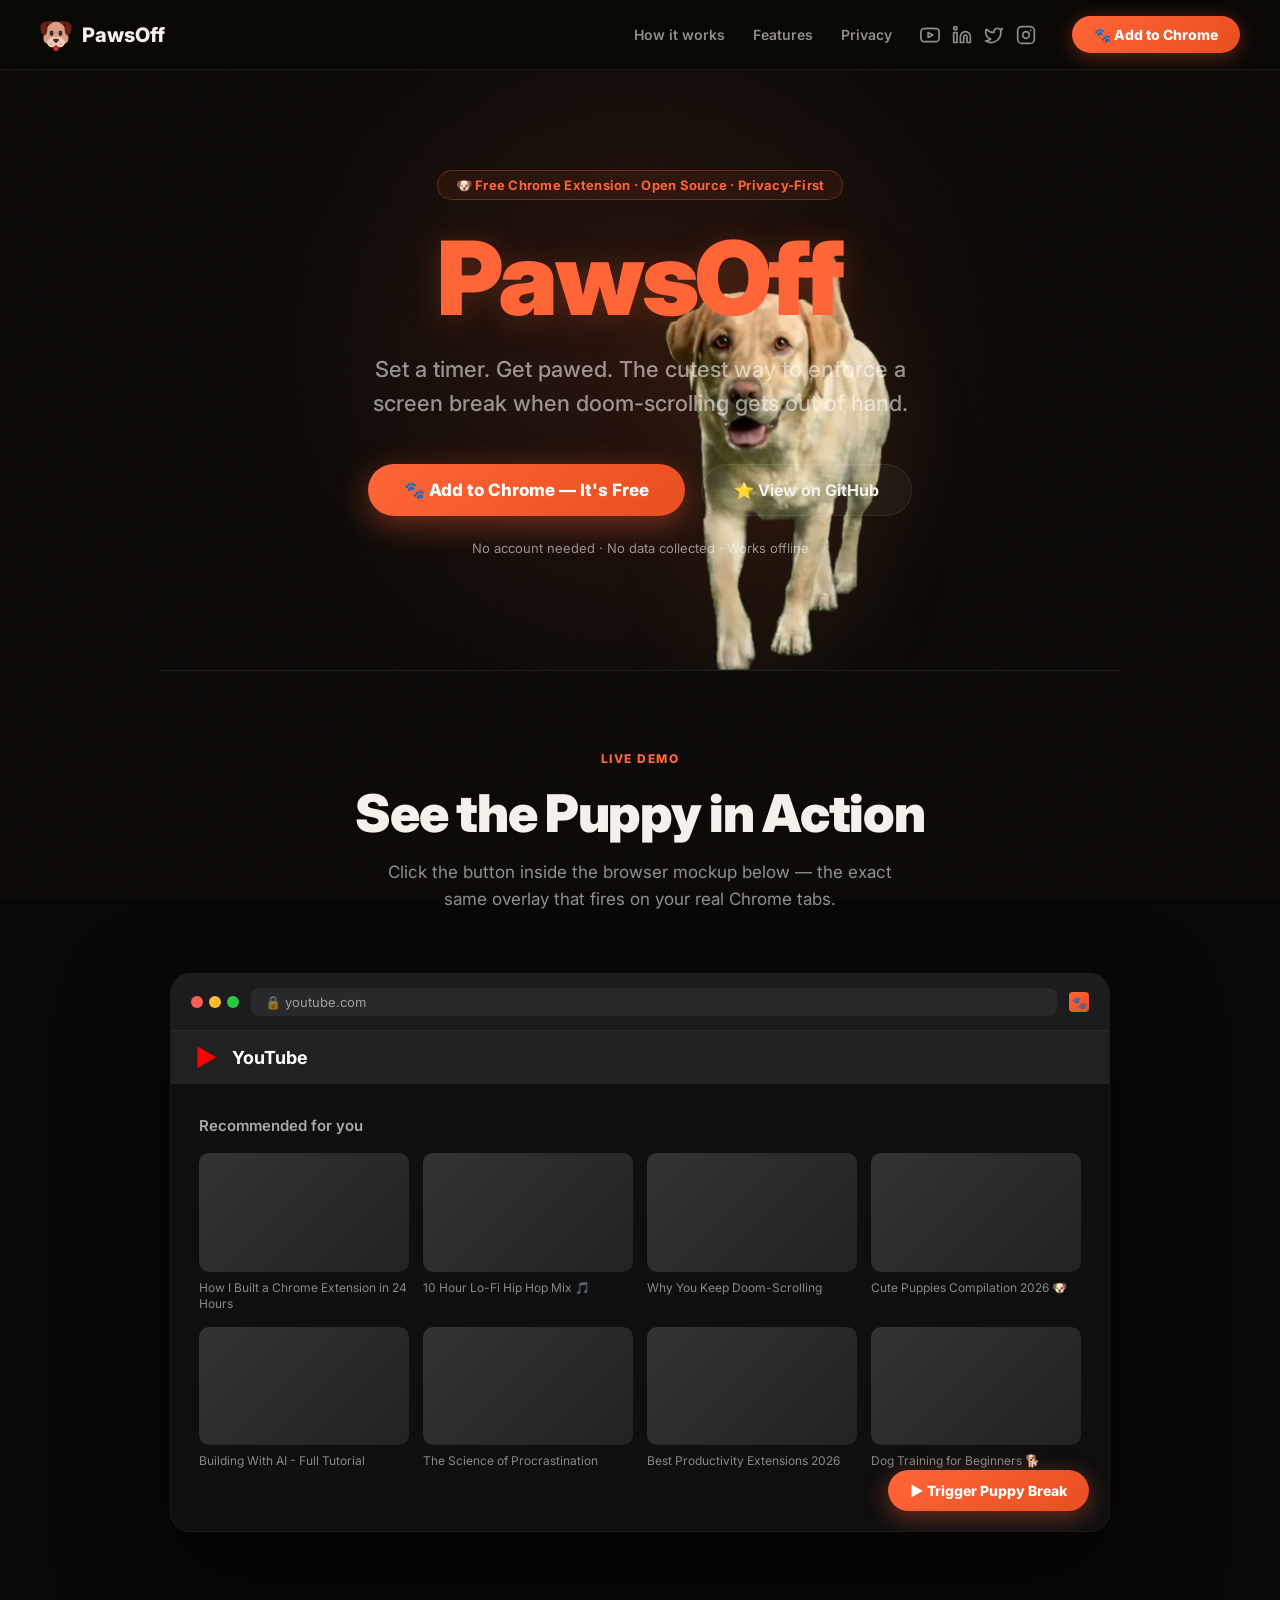
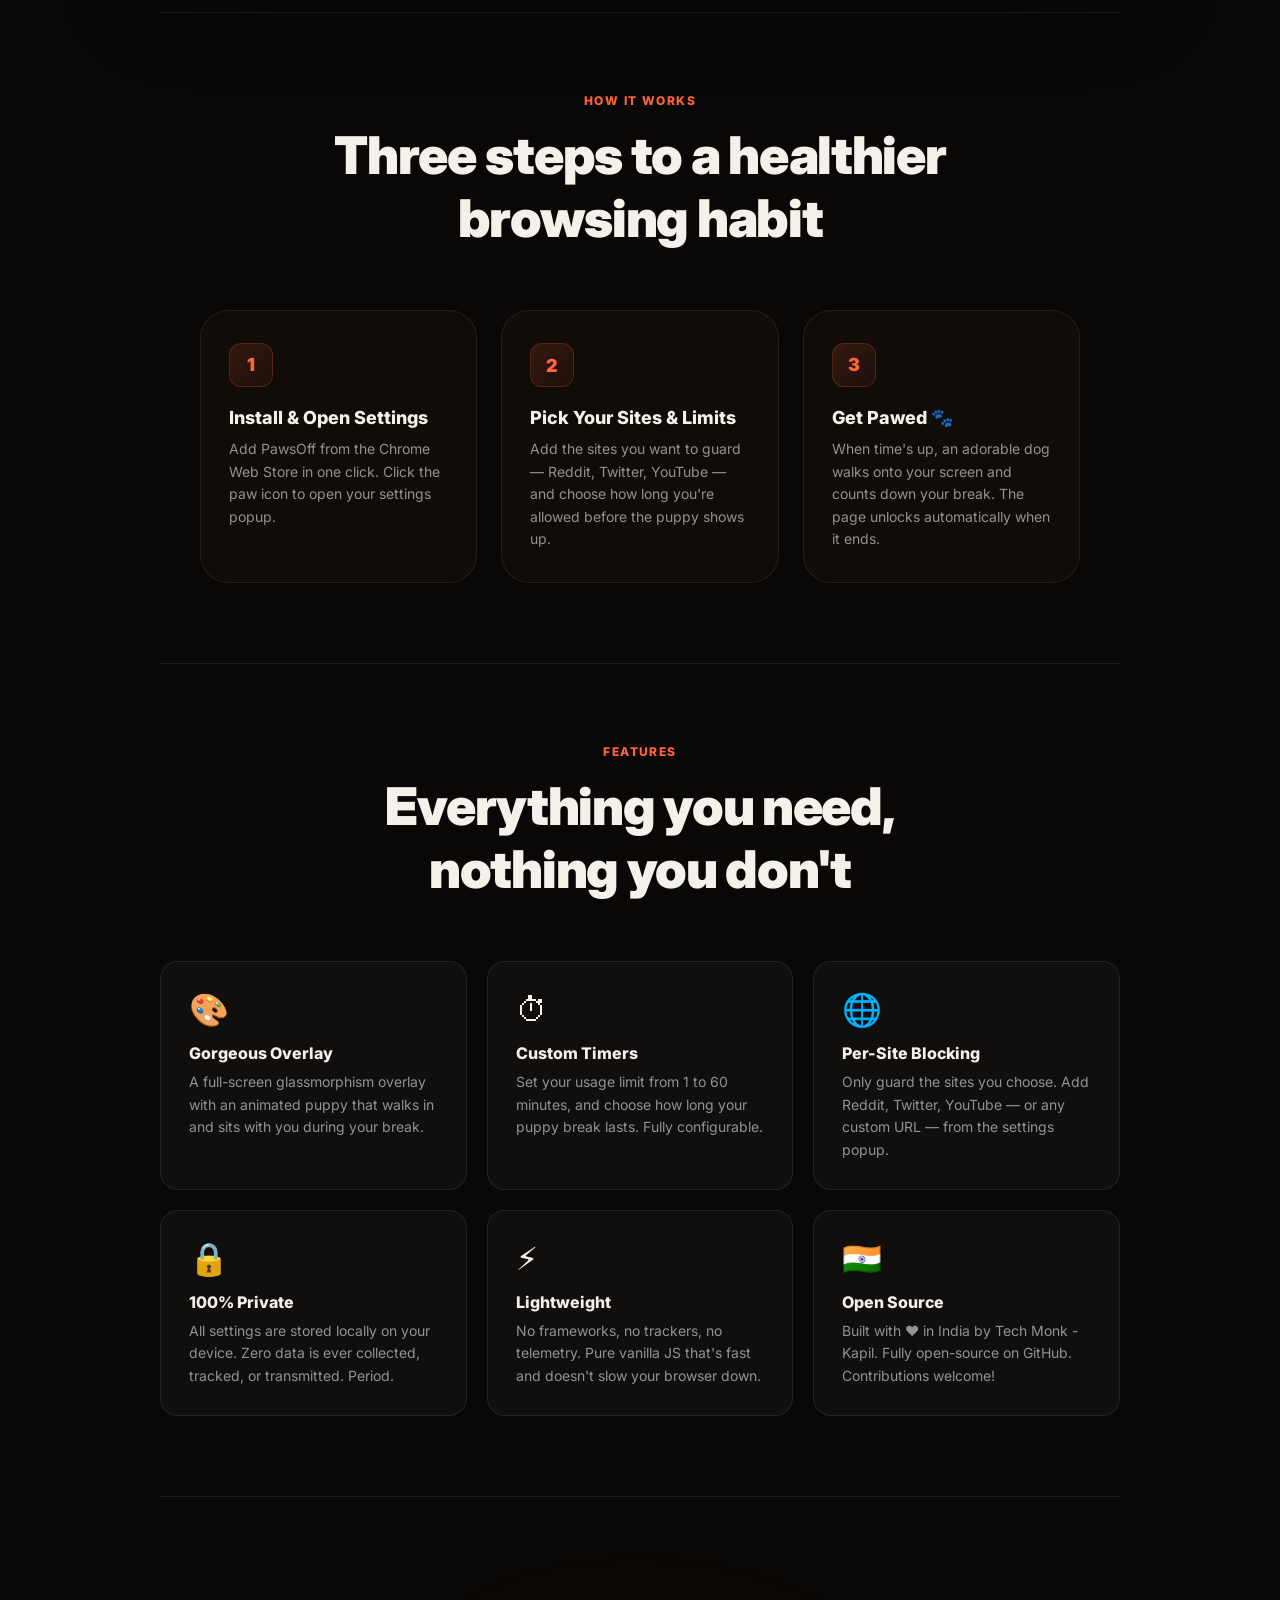
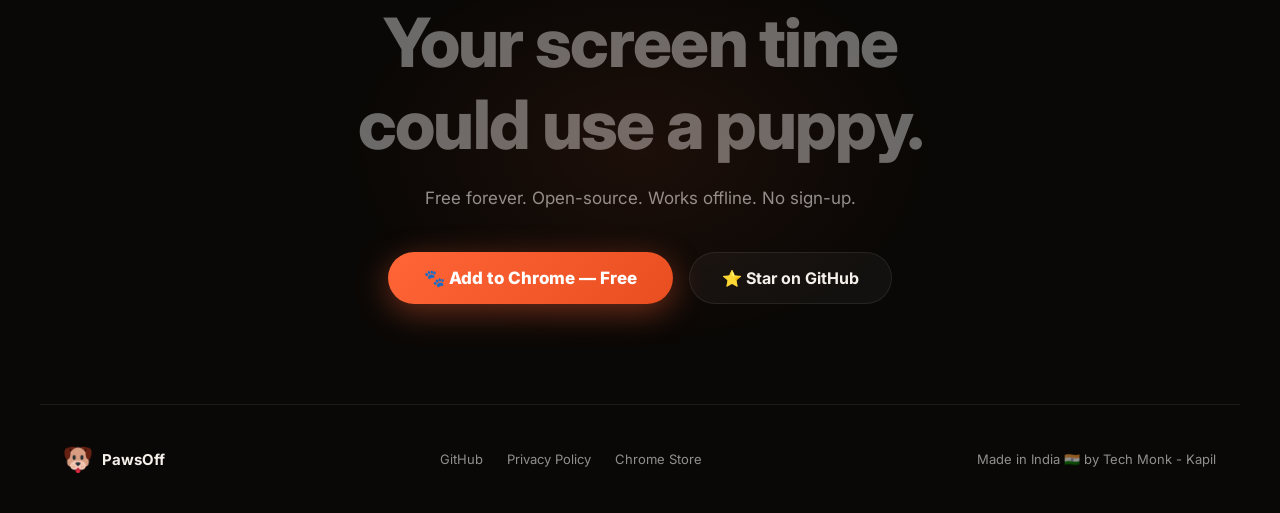
==== commit 51646a7f: "added few more options for timer, added social accounts, changed design for web page" ====
--- a/docs/index.html
+++ b/docs/index.html
@@ -1,11 +1,13 @@
 <!doctype html>
 <html lang="en">
+
 <head>
   <meta charset="utf-8" />
   <meta name="viewport" content="width=device-width, initial-scale=1" />
 
   <title>PawsOff — The cutest forced break for Chrome</title>
-  <meta name="description" content="PawsOff is a free Chrome extension that sends an adorable puppy to block your screen when you've been doom-scrolling too long. Free, open-source, and privacy-first." />
+  <meta name="description"
+    content="PawsOff is a free Chrome extension that sends an adorable puppy to block your screen when you've been doom-scrolling too long. Free, open-source, and privacy-first." />
   <meta property="og:title" content="PawsOff — The cutest forced break for Chrome" />
   <meta property="og:description" content="Set a timer. Get pawed. Take a break. The puppy will supervise." />
   <meta property="og:image" content="https://kapilraghuwanshi.github.io/paws-off-screen-gatekeeper/og.png" />
@@ -13,25 +15,34 @@
   <link rel="icon" href="icons/icon128.png" type="image/png" />
   <link rel="preconnect" href="https://fonts.googleapis.com" />
   <link rel="preconnect" href="https://fonts.gstatic.com" crossorigin />
-  <link href="https://fonts.googleapis.com/css2?family=Inter:wght@400;500;600;700;800;900&display=swap" rel="stylesheet" />
+  <link href="https://fonts.googleapis.com/css2?family=Inter:wght@400;500;600;700;800;900&display=swap"
+    rel="stylesheet" />
   <style>
     /* ===== Reset & Tokens ===== */
-    *, *::before, *::after { box-sizing: border-box; margin: 0; padding: 0; }
+    *,
+    *::before,
+    *::after {
+      box-sizing: border-box;
+      margin: 0;
+      padding: 0;
+    }
 
     :root {
-      --bg:       #0a0806;
-      --surface:  rgba(20, 14, 10, 0.92);
-      --border:   rgba(255,255,255,0.08);
-      --orange:   #FF6537;
+      --bg: #0a0806;
+      --surface: rgba(20, 14, 10, 0.92);
+      --border: rgba(255, 255, 255, 0.08);
+      --orange: #FF6537;
       --orange-2: #e84e1f;
-      --text:     #f5f0ea;
-      --muted:    rgba(255,255,255,0.55);
+      --text: #f5f0ea;
+      --muted: rgba(255, 255, 255, 0.55);
       --radius-l: 28px;
       --radius-m: 18px;
       --radius-s: 12px;
     }
 
-    html { scroll-behavior: smooth; }
+    html {
+      scroll-behavior: smooth;
+    }
 
     body {
       font-family: 'Inter', ui-sans-serif, system-ui, sans-serif;
@@ -76,7 +87,11 @@
       text-decoration: none;
     }
 
-    .nav-logo img { width: 32px; height: 32px; border-radius: 8px; }
+    .nav-logo img {
+      width: 32px;
+      height: 32px;
+      border-radius: 8px;
+    }
 
     nav a {
       color: var(--muted);
@@ -85,9 +100,33 @@
       font-weight: 600;
       transition: color 0.2s;
     }
-    nav a:hover { color: var(--text); }
-
-    .nav-links { display: flex; align-items: center; gap: 28px; }
+
+    nav a:hover {
+      color: var(--text);
+    }
+
+    .nav-links {
+      display: flex;
+      align-items: center;
+      gap: 28px;
+    }
+
+    .nav-social {
+      display: flex;
+      align-items: center;
+      gap: 12px;
+      margin-right: 8px;
+    }
+
+    .nav-social a {
+      color: var(--muted);
+      transition: color 0.2s;
+      display: flex;
+    }
+
+    .nav-social a:hover {
+      color: var(--text);
+    }
 
     .btn-cta {
       display: inline-flex;
@@ -100,12 +139,13 @@
       font-weight: 800;
       font-size: 14px;
       text-decoration: none;
-      box-shadow: 0 4px 20px rgba(255,101,55,0.35);
+      box-shadow: 0 4px 20px rgba(255, 101, 55, 0.35);
       transition: all 0.25s;
     }
+
     .btn-cta:hover {
       transform: translateY(-2px);
-      box-shadow: 0 8px 28px rgba(255,101,55,0.5);
+      box-shadow: 0 8px 28px rgba(255, 101, 55, 0.5);
       color: #fff;
     }
 
@@ -119,6 +159,12 @@
       text-align: center;
       padding: 100px 24px 80px;
       overflow: hidden;
+      min-height: 600px;
+    }
+
+    .hero>* {
+      position: relative;
+      z-index: 10;
     }
 
     .hero::before {
@@ -130,7 +176,7 @@
       width: 800px;
       height: 800px;
       border-radius: 50%;
-      background: radial-gradient(circle, rgba(255,101,55,0.12) 0%, transparent 70%);
+      background: radial-gradient(circle, rgba(255, 101, 55, 0.12) 0%, transparent 70%);
       pointer-events: none;
     }
 
@@ -140,8 +186,8 @@
       gap: 8px;
       padding: 6px 18px;
       border-radius: 999px;
-      border: 1px solid rgba(255,101,55,0.3);
-      background: rgba(255,101,55,0.08);
+      border: 1px solid rgba(255, 101, 55, 0.3);
+      background: rgba(255, 101, 55, 0.08);
       color: var(--orange);
       font-size: 13px;
       font-weight: 700;
@@ -156,7 +202,7 @@
       letter-spacing: -0.03em;
       line-height: 0.9;
       color: var(--orange);
-      text-shadow: 0 4px 32px rgba(255,101,55,0.25);
+      text-shadow: 0 4px 32px rgba(255, 101, 55, 0.25);
       animation: fadeUp 0.6s ease 0.05s both;
     }
 
@@ -191,12 +237,13 @@
       font-weight: 800;
       font-size: 17px;
       text-decoration: none;
-      box-shadow: 0 8px 32px rgba(255,101,55,0.4);
+      box-shadow: 0 8px 32px rgba(255, 101, 55, 0.4);
       transition: all 0.25s;
     }
+
     .btn-primary:hover {
       transform: translateY(-3px);
-      box-shadow: 0 14px 40px rgba(255,101,55,0.55);
+      box-shadow: 0 14px 40px rgba(255, 101, 55, 0.55);
       color: #fff;
     }
 
@@ -207,7 +254,7 @@
       padding: 15px 32px;
       border-radius: 999px;
       border: 1px solid var(--border);
-      background: rgba(255,255,255,0.04);
+      background: rgba(255, 255, 255, 0.04);
       color: var(--text);
       font-weight: 700;
       font-size: 16px;
@@ -215,9 +262,10 @@
       backdrop-filter: blur(8px);
       transition: all 0.25s;
     }
+
     .btn-ghost:hover {
-      border-color: rgba(255,255,255,0.2);
-      background: rgba(255,255,255,0.08);
+      border-color: rgba(255, 255, 255, 0.2);
+      background: rgba(255, 255, 255, 0.08);
       transform: translateY(-2px);
       color: #fff;
     }
@@ -274,8 +322,8 @@
       overflow: hidden;
       border: 1px solid var(--border);
       box-shadow:
-        0 40px 100px rgba(0,0,0,0.6),
-        0 0 0 1px rgba(255,255,255,0.05) inset;
+        0 40px 100px rgba(0, 0, 0, 0.6),
+        0 0 0 1px rgba(255, 255, 255, 0.05) inset;
       animation: fadeUp 0.7s ease 0.1s both;
     }
 
@@ -285,21 +333,35 @@
       gap: 12px;
       padding: 14px 20px;
       background: #1c1c1e;
-      border-bottom: 1px solid rgba(255,255,255,0.06);
-    }
-
-    .browser-dots { display: flex; gap: 6px; }
+      border-bottom: 1px solid rgba(255, 255, 255, 0.06);
+    }
+
+    .browser-dots {
+      display: flex;
+      gap: 6px;
+    }
+
     .browser-dots span {
-      width: 12px; height: 12px;
+      width: 12px;
+      height: 12px;
       border-radius: 50%;
     }
-    .browser-dots span:nth-child(1) { background: #ff5f57; }
-    .browser-dots span:nth-child(2) { background: #febc2e; }
-    .browser-dots span:nth-child(3) { background: #28c840; }
+
+    .browser-dots span:nth-child(1) {
+      background: #ff5f57;
+    }
+
+    .browser-dots span:nth-child(2) {
+      background: #febc2e;
+    }
+
+    .browser-dots span:nth-child(3) {
+      background: #28c840;
+    }
 
     .browser-url {
       flex: 1;
-      background: rgba(255,255,255,0.06);
+      background: rgba(255, 255, 255, 0.06);
       border-radius: 8px;
       padding: 6px 14px;
       font-size: 13px;
@@ -310,7 +372,8 @@
     }
 
     .browser-ext-icon {
-      width: 20px; height: 20px;
+      width: 20px;
+      height: 20px;
       border-radius: 4px;
       background: linear-gradient(135deg, var(--orange), var(--orange-2));
       display: flex;
@@ -321,7 +384,10 @@
       cursor: pointer;
       transition: transform 0.15s;
     }
-    .browser-ext-icon:hover { transform: scale(1.1); }
+
+    .browser-ext-icon:hover {
+      transform: scale(1.1);
+    }
 
     /* Demo stage — fake YouTube + overlay */
     .demo-stage {
@@ -342,10 +408,22 @@
       font-weight: 700;
       color: #fff;
     }
-    .fake-yt-header .yt-logo { color: #ff0000; font-size: 24px; }
-
-    .fake-yt-body { padding: 32px 28px; }
-    .fake-yt-body h3 { color: #aaa; font-size: 15px; margin-bottom: 18px; font-weight: 600; }
+
+    .fake-yt-header .yt-logo {
+      color: #ff0000;
+      font-size: 24px;
+    }
+
+    .fake-yt-body {
+      padding: 32px 28px;
+    }
+
+    .fake-yt-body h3 {
+      color: #aaa;
+      font-size: 15px;
+      margin-bottom: 18px;
+      font-weight: 600;
+    }
 
     .fake-grid {
       display: grid;
@@ -369,16 +447,18 @@
     /* ===== Demo Overlay (mirrors content.css exactly) ===== */
     #demo-overlay {
       display: none;
-      position: absolute;
+      position: fixed;
       inset: 0;
-      z-index: 999;
+      z-index: 999999;
       font-family: 'Inter', sans-serif;
-      background: rgba(10, 8, 6, 0.35);
-      backdrop-filter: blur(6px);
-      -webkit-backdrop-filter: blur(6px);
-    }
-
-    #demo-overlay.active { display: block; }
+      background: rgba(10, 8, 6, 0.30);
+      backdrop-filter: blur(3px);
+      -webkit-backdrop-filter: blur(3px);
+    }
+
+    #demo-overlay.active {
+      display: block;
+    }
 
     .demo-stage-inner {
       position: relative;
@@ -396,15 +476,17 @@
       z-index: 10;
       display: flex;
       flex-direction: column;
+      align-items: center;
+      text-align: center;
       gap: 10px;
       max-width: 340px;
       margin-top: 28px;
       padding: 24px 28px;
       border-radius: 24px;
-      background: linear-gradient(135deg, rgba(20,14,10,0.95), rgba(35,22,12,0.9));
+      background: linear-gradient(135deg, rgba(20, 14, 10, 0.95), rgba(35, 22, 12, 0.9));
       box-shadow:
-        0 20px 60px rgba(0,0,0,0.45),
-        0 0 0 1px rgba(255,255,255,0.06) inset;
+        0 20px 60px rgba(0, 0, 0, 0.45),
+        0 0 0 1px rgba(255, 255, 255, 0.06) inset;
       backdrop-filter: blur(24px);
       -webkit-backdrop-filter: blur(24px);
       animation: pawsoffPop 0.55s ease both;
@@ -415,9 +497,9 @@
       align-items: center;
       gap: 6px;
       padding: 4px 14px;
-      border: 1px solid rgba(255,255,255,0.18);
+      border: 1px solid rgba(255, 255, 255, 0.18);
       border-radius: 999px;
-      background: rgba(0,0,0,0.5);
+      background: rgba(0, 0, 0, 0.5);
       color: #fff;
       font-size: 12px;
       font-weight: 800;
@@ -430,11 +512,11 @@
       font-weight: 950;
       letter-spacing: -0.02em;
       line-height: 0.9;
-      text-shadow: 0 4px 24px rgba(255,101,55,0.3);
+      text-shadow: 0 4px 24px rgba(255, 101, 55, 0.3);
     }
 
     .demo-subtitle {
-      color: rgba(255,255,255,0.88);
+      color: rgba(255, 255, 255, 0.88);
       font-size: 14px;
       font-weight: 600;
       line-height: 1.45;
@@ -447,10 +529,10 @@
       padding: 10px 20px;
       border-radius: 18px;
       color: #fff;
-      background: linear-gradient(135deg, rgba(26,18,10,0.98), rgba(60,30,10,0.92));
+      background: linear-gradient(135deg, rgba(26, 18, 10, 0.98), rgba(60, 30, 10, 0.92));
       box-shadow:
-        0 16px 60px rgba(0,0,0,0.5),
-        0 0 0 1px rgba(255,255,255,0.1) inset;
+        0 16px 60px rgba(0, 0, 0, 0.5),
+        0 0 0 1px rgba(255, 255, 255, 0.1) inset;
       font-size: clamp(32px, 5vw, 52px);
       font-weight: 950;
       letter-spacing: -0.02em;
@@ -459,7 +541,7 @@
     }
 
     .demo-hint {
-      color: rgba(255,255,255,0.65);
+      color: rgba(255, 255, 255, 0.65);
       font-size: 11px;
       font-weight: 700;
       letter-spacing: 0.02em;
@@ -477,12 +559,13 @@
       font-size: 13px;
       font-weight: 800;
       cursor: pointer;
-      box-shadow: 0 6px 24px rgba(255,101,55,0.35);
+      box-shadow: 0 6px 24px rgba(255, 101, 55, 0.35);
       transition: all 0.2s;
     }
+
     .demo-dismiss:hover {
       transform: translateY(-2px);
-      box-shadow: 0 10px 30px rgba(255,101,55,0.5);
+      box-shadow: 0 10px 30px rgba(255, 101, 55, 0.5);
     }
 
     /* ===== Real dog video (mirrors content.css) ===== */
@@ -493,7 +576,7 @@
       height: 100%;
       display: flex;
       align-items: flex-end;
-      filter: drop-shadow(0 20px 40px rgba(80,45,20,0.35));
+      filter: drop-shadow(0 20px 40px rgba(80, 45, 20, 0.35));
       pointer-events: none;
     }
 
@@ -523,27 +606,46 @@
       clip-path: polygon(0 0, 100% 0, 100% 88%, 78% 88%, 78% 100%, 0 100%);
     }
 
-    .pawsoff-dog-hidden  { display: none !important; }
-    .pawsoff-idle-visible { display: block !important; }
+    .pawsoff-dog-hidden {
+      display: none !important;
+    }
+
+    .pawsoff-idle-visible {
+      display: block !important;
+    }
 
     .pawsoff-slide-in {
       animation: pawsoffHuskySlideIn 3.5s cubic-bezier(0.15, 0.85, 0.2, 1) forwards;
     }
 
     .pawsoff-labrador .pawsoff-slide-in,
-    .pawsoff-golden   .pawsoff-slide-in,
-    .pawsoff-corgi    .pawsoff-slide-in {
+    .pawsoff-golden .pawsoff-slide-in,
+    .pawsoff-corgi .pawsoff-slide-in {
       animation: pawsoffLabZoom 4s cubic-bezier(0.15, 0.85, 0.2, 1) forwards;
     }
 
     @keyframes pawsoffHuskySlideIn {
-      from { transform: translateX(-100vw); opacity: 0.9; }
-      to   { transform: translateX(0);      opacity: 1; }
+      from {
+        transform: translateX(-100vw);
+        opacity: 0.9;
+      }
+
+      to {
+        transform: translateX(0);
+        opacity: 1;
+      }
     }
 
     @keyframes pawsoffLabZoom {
-      from { transform: scale(0.4); opacity: 0; }
-      to   { transform: scale(1);   opacity: 1; }
+      from {
+        transform: scale(0.4);
+        opacity: 0;
+      }
+
+      to {
+        transform: scale(1);
+        opacity: 1;
+      }
     }
 
     /* Demo trigger button */
@@ -566,13 +668,14 @@
       font-size: 14px;
       font-weight: 800;
       cursor: pointer;
-      box-shadow: 0 6px 24px rgba(255,101,55,0.4);
+      box-shadow: 0 6px 24px rgba(255, 101, 55, 0.4);
       transition: all 0.2s;
       font-family: 'Inter', sans-serif;
     }
+
     .demo-trigger-btn:hover {
       transform: translateY(-2px);
-      box-shadow: 0 10px 32px rgba(255,101,55,0.55);
+      box-shadow: 0 10px 32px rgba(255, 101, 55, 0.55);
     }
 
     /* ===== How it works ===== */
@@ -602,16 +705,18 @@
       backdrop-filter: blur(16px);
       transition: transform 0.25s, box-shadow 0.25s;
     }
+
     .step-card:hover {
       transform: translateY(-4px);
-      box-shadow: 0 24px 60px rgba(0,0,0,0.4);
+      box-shadow: 0 24px 60px rgba(0, 0, 0, 0.4);
     }
 
     .step-num {
-      width: 44px; height: 44px;
+      width: 44px;
+      height: 44px;
       border-radius: 12px;
-      background: linear-gradient(135deg, rgba(255,101,55,0.15), rgba(255,101,55,0.05));
-      border: 1px solid rgba(255,101,55,0.2);
+      background: linear-gradient(135deg, rgba(255, 101, 55, 0.15), rgba(255, 101, 55, 0.05));
+      border: 1px solid rgba(255, 101, 55, 0.2);
       display: flex;
       align-items: center;
       justify-content: center;
@@ -655,13 +760,14 @@
     .feat-card {
       padding: 28px;
       border-radius: var(--radius-m);
-      background: rgba(255,255,255,0.03);
+      background: rgba(255, 255, 255, 0.03);
       border: 1px solid var(--border);
       transition: border-color 0.25s, background 0.25s;
     }
+
     .feat-card:hover {
-      border-color: rgba(255,101,55,0.25);
-      background: rgba(255,101,55,0.04);
+      border-color: rgba(255, 101, 55, 0.25);
+      background: rgba(255, 101, 55, 0.04);
     }
 
     .feat-icon {
@@ -702,18 +808,33 @@
       width: 600px;
       height: 400px;
       border-radius: 50%;
-      background: radial-gradient(ellipse, rgba(255,101,55,0.08) 0%, transparent 70%);
+      background: radial-gradient(ellipse, rgba(255, 101, 55, 0.08) 0%, transparent 70%);
       pointer-events: none;
     }
 
     .cta-section h2 {
       font-size: clamp(36px, 6vw, 68px);
-      font-weight: 900;
-      letter-spacing: -0.025em;
-      max-width: 700px;
-    }
-
-    /* ===== Footer ===== */
+      font-weight: 800;
+      color: rgba(255, 255, 255, 0.4);
+      margin-top: 4px;
+    }
+
+    .pawsoff-socials {
+      display: flex;
+      gap: 12px;
+      align-items: center;
+      margin-top: 8px;
+    }
+    .pawsoff-socials a {
+      color: rgba(255, 255, 255, 0.6);
+      transition: color 0.2s;
+      display: flex;
+    }
+    .pawsoff-socials a:hover {
+      color: #fff;
+    }
+
+    /* ===== Animations ===== */
     footer {
       position: relative;
       z-index: 1;
@@ -735,7 +856,11 @@
       font-size: 15px;
       font-weight: 700;
     }
-    .footer-left img { width: 28px; border-radius: 6px; }
+
+    .footer-left img {
+      width: 28px;
+      border-radius: 6px;
+    }
 
     .footer-links {
       display: flex;
@@ -749,7 +874,10 @@
       text-decoration: none;
       transition: color 0.2s;
     }
-    .footer-links a:hover { color: var(--text); }
+
+    .footer-links a:hover {
+      color: var(--text);
+    }
 
     .footer-credit {
       font-size: 13px;
@@ -767,28 +895,64 @@
 
     /* ===== Animations ===== */
     @keyframes fadeUp {
-      from { opacity: 0; transform: translateY(20px); }
-      to   { opacity: 1; transform: translateY(0); }
+      from {
+        opacity: 0;
+        transform: translateY(20px);
+      }
+
+      to {
+        opacity: 1;
+        transform: translateY(0);
+      }
     }
 
     @keyframes pawsoffPop {
-      from { opacity: 0; transform: scale(0.92) translateY(8px); }
-      to   { opacity: 1; transform: scale(1) translateY(0); }
+      from {
+        opacity: 0;
+        transform: scale(0.92) translateY(8px);
+      }
+
+      to {
+        opacity: 1;
+        transform: scale(1) translateY(0);
+      }
     }
 
     @keyframes demoCountPulse {
-      0%, 100% { box-shadow: 0 16px 60px rgba(0,0,0,0.5), 0 0 0 1px rgba(255,255,255,0.1) inset; }
-      50%       { box-shadow: 0 20px 80px rgba(255,101,55,0.22), 0 0 0 1px rgba(255,255,255,0.1) inset; }
+
+      0%,
+      100% {
+        box-shadow: 0 16px 60px rgba(0, 0, 0, 0.5), 0 0 0 1px rgba(255, 255, 255, 0.1) inset;
+      }
+
+      50% {
+        box-shadow: 0 20px 80px rgba(255, 101, 55, 0.22), 0 0 0 1px rgba(255, 255, 255, 0.1) inset;
+      }
     }
 
 
     /* ===== Responsive ===== */
     @media (max-width: 700px) {
-      nav { padding: 14px 20px; }
-      .nav-links { gap: 16px; }
-      .fake-grid { grid-template-columns: repeat(2, 1fr); }
-      .demo-dog-area { width: 45%; }
-      footer { flex-direction: column; align-items: flex-start; }
+      nav {
+        padding: 14px 20px;
+      }
+
+      .nav-links {
+        gap: 16px;
+      }
+
+      .fake-grid {
+        grid-template-columns: repeat(2, 1fr);
+      }
+
+      .demo-dog-area {
+        width: 45%;
+      }
+
+      footer {
+        flex-direction: column;
+        align-items: flex-start;
+      }
     }
   </style>
 </head>
@@ -805,7 +969,45 @@
       <a href="#how-it-works">How it works</a>
       <a href="#features">Features</a>
       <a href="privacy.html">Privacy</a>
-      <a class="btn-cta" href="https://chromewebstore.google.com/detail/pawsoff/fndochdepjhdgjncaaengjjkecennlk" target="_blank" rel="noopener">
+      
+      <div class="nav-social">
+        <a href="https://www.youtube.com/@TechMonkKapil" target="_blank" rel="noopener" title="YouTube">
+          <svg viewBox="0 0 24 24" width="20" height="20" stroke="currentColor" stroke-width="2" fill="none"
+            stroke-linecap="round" stroke-linejoin="round">
+            <path
+              d="M22.54 6.42a2.78 2.78 0 0 0-1.94-2C18.88 4 12 4 12 4s-6.88 0-8.6.42a2.78 2.78 0 0 0-1.94 2C1 8.17 1 12 1 12s0 3.83.46 5.58a2.78 2.78 0 0 0 1.94 2C5.12 20 12 20 12 20s6.88 0 8.6-.42a2.78 2.78 0 0 0 1.94-2C23 15.83 23 12 23 12s0-3.83-.46-5.58z">
+            </path>
+            <polygon points="9.75 15.02 15.5 12 9.75 8.98 9.75 15.02"></polygon>
+          </svg>
+        </a>
+        <a href="https://www.linkedin.com/in/kapilraghuwanshi/" target="_blank" rel="noopener" title="LinkedIn">
+          <svg viewBox="0 0 24 24" width="20" height="20" stroke="currentColor" stroke-width="2" fill="none"
+            stroke-linecap="round" stroke-linejoin="round">
+            <path d="M16 8a6 6 0 0 1 6 6v7h-4v-7a2 2 0 0 0-2-2 2 2 0 0 0-2 2v7h-4v-7a6 6 0 0 1 6-6z"></path>
+            <rect x="2" y="9" width="4" height="12"></rect>
+            <circle cx="4" cy="4" r="2"></circle>
+          </svg>
+        </a>
+        <a href="https://x.com/techygeeeky" target="_blank" rel="noopener" title="Twitter">
+          <svg viewBox="0 0 24 24" width="20" height="20" stroke="currentColor" stroke-width="2" fill="none"
+            stroke-linecap="round" stroke-linejoin="round">
+            <path
+              d="M22 4s-.7 2.1-2 3.4c1.6 10-9.4 17.3-18 11.6 2.2.1 4.4-.6 6-2C3 15.5.5 9.6 3 5c2.2 2.6 5.6 4.1 9 4-.9-4.2 4-6.6 7-3.8 1.1 0 3-1.2 3-1.2z">
+            </path>
+          </svg>
+        </a>
+        <a href="https://www.instagram.com/techygeeeky/" target="_blank" rel="noopener" title="Instagram">
+          <svg viewBox="0 0 24 24" width="20" height="20" stroke="currentColor" stroke-width="2" fill="none"
+            stroke-linecap="round" stroke-linejoin="round">
+            <rect x="2" y="2" width="20" height="20" rx="5" ry="5"></rect>
+            <path d="M16 11.37A4 4 0 1 1 12.63 8 4 4 0 0 1 16 11.37z"></path>
+            <line x1="17.5" y1="6.5" x2="17.51" y2="6.5"></line>
+          </svg>
+        </a>
+      </div>
+
+      <a class="btn-cta" href="https://chromewebstore.google.com/detail/pawsoff/fndochdepjhdgjncaaenejjikecennlk"
+        target="_blank" rel="noopener">
         🐾 Add to Chrome
       </a>
     </div>
@@ -815,16 +1017,28 @@
   <section class="hero">
     <div class="hero-badge">🐶 Free Chrome Extension · Open Source · Privacy-First</div>
     <h1>PawsOff</h1>
-    <p class="hero-sub">Set a timer. Get pawed. The cutest way to enforce a screen break when doom-scrolling gets out of hand.</p>
+    <p class="hero-sub">Set a timer. Get pawed. The cutest way to enforce a screen break when doom-scrolling gets out of
+      hand.</p>
     <div class="hero-actions">
-      <a class="btn-primary" href="https://chromewebstore.google.com/detail/pawsoff/fndochdepjhdgjncaaengjjkecennlk" target="_blank" rel="noopener">
+      <a class="btn-primary" href="https://chromewebstore.google.com/detail/pawsoff/fndochdepjhdgjncaaenejjikecennlk"
+        target="_blank" rel="noopener">
         🐾 Add to Chrome — It's Free
       </a>
-      <a class="btn-ghost" href="https://github.com/kapilraghuwanshi/paws-off-screen-gatekeeper" target="_blank" rel="noopener">
+      <a class="btn-ghost" href="https://github.com/kapilraghuwanshi/paws-off-screen-gatekeeper" target="_blank"
+        rel="noopener">
         ⭐ View on GitHub
       </a>
     </div>
     <p class="hero-note">No account needed · No data collected · Works offline</p>
+
+    <!-- Hero Puppy Mascot -->
+    <div class="demo-dog-wrap pawsoff-labrador" id="hero-dog-wrap"
+      style="z-index: 0; pointer-events: none; left: auto; right: -5%;">
+      <video class="pawsoff-dog-walk pawsoff-slide-in" id="hero-walk" src="assets/labrador_walk.webm" autoplay muted
+        playsinline></video>
+      <video class="pawsoff-dog-idle pawsoff-dog-hidden" id="hero-idle" src="assets/labrador_idle.webm" muted loop
+        playsinline></video>
+    </div>
   </section>
 
   <div class="divider"></div>
@@ -833,7 +1047,8 @@
   <section class="demo-section" id="demo">
     <div class="section-label">Live Demo</div>
     <h2 class="section-title">See the Puppy in Action</h2>
-    <p class="section-sub">Click the button inside the browser mockup below — the exact same overlay that fires on your real Chrome tabs.</p>
+    <p class="section-sub">Click the button inside the browser mockup below — the exact same overlay that fires on your
+      real Chrome tabs.</p>
 
     <div class="browser-mockup">
       <!-- Browser chrome -->
@@ -856,14 +1071,38 @@
         <div class="fake-yt-body">
           <h3>Recommended for you</h3>
           <div class="fake-grid">
-            <div><div class="fake-thumb"></div><div class="fake-thumb-title">How I Built a Chrome Extension in 24 Hours</div></div>
-            <div><div class="fake-thumb"></div><div class="fake-thumb-title">10 Hour Lo-Fi Hip Hop Mix 🎵</div></div>
-            <div><div class="fake-thumb"></div><div class="fake-thumb-title">Why You Keep Doom-Scrolling</div></div>
-            <div><div class="fake-thumb"></div><div class="fake-thumb-title">Cute Puppies Compilation 2026 🐶</div></div>
-            <div><div class="fake-thumb"></div><div class="fake-thumb-title">Building With AI - Full Tutorial</div></div>
-            <div><div class="fake-thumb"></div><div class="fake-thumb-title">The Science of Procrastination</div></div>
-            <div><div class="fake-thumb"></div><div class="fake-thumb-title">Best Productivity Extensions 2026</div></div>
-            <div><div class="fake-thumb"></div><div class="fake-thumb-title">Dog Training for Beginners 🐕</div></div>
+            <div>
+              <div class="fake-thumb"></div>
+              <div class="fake-thumb-title">How I Built a Chrome Extension in 24 Hours</div>
+            </div>
+            <div>
+              <div class="fake-thumb"></div>
+              <div class="fake-thumb-title">10 Hour Lo-Fi Hip Hop Mix 🎵</div>
+            </div>
+            <div>
+              <div class="fake-thumb"></div>
+              <div class="fake-thumb-title">Why You Keep Doom-Scrolling</div>
+            </div>
+            <div>
+              <div class="fake-thumb"></div>
+              <div class="fake-thumb-title">Cute Puppies Compilation 2026 🐶</div>
+            </div>
+            <div>
+              <div class="fake-thumb"></div>
+              <div class="fake-thumb-title">Building With AI - Full Tutorial</div>
+            </div>
+            <div>
+              <div class="fake-thumb"></div>
+              <div class="fake-thumb-title">The Science of Procrastination</div>
+            </div>
+            <div>
+              <div class="fake-thumb"></div>
+              <div class="fake-thumb-title">Best Productivity Extensions 2026</div>
+            </div>
+            <div>
+              <div class="fake-thumb"></div>
+              <div class="fake-thumb-title">Dog Training for Beginners 🐕</div>
+            </div>
           </div>
         </div>
 
@@ -873,10 +1112,25 @@
             <div class="demo-copy">
               <div class="demo-kicker">🐶 PawsOff is on duty</div>
               <div class="demo-title">PawsOff</div>
-              <p class="demo-subtitle">This site has had enough of you for now.<br>Stretch, blink, sip water — the puppy is supervising.</p>
+              <p class="demo-subtitle">This site has had enough of you for now.<br>Stretch, blink, sip water — the puppy
+                is supervising.</p>
               <div class="demo-countdown" id="demo-cd">04:59</div>
               <div class="demo-hint">The page unlocks automatically when the countdown ends.</div>
               <button class="demo-dismiss" id="demo-dismiss">Shhhhh Puppy 🐾</button>
+              <div class="pawsoff-socials">
+                <a href="https://www.youtube.com/@TechMonkKapil" target="_blank" rel="noopener" title="YouTube">
+                  <svg viewBox="0 0 24 24" width="20" height="20" stroke="currentColor" stroke-width="2" fill="none" stroke-linecap="round" stroke-linejoin="round"><path d="M22.54 6.42a2.78 2.78 0 0 0-1.94-2C18.88 4 12 4 12 4s-6.88 0-8.6.42a2.78 2.78 0 0 0-1.94 2C1 8.17 1 12 1 12s0 3.83.46 5.58a2.78 2.78 0 0 0 1.94 2C5.12 20 12 20 12 20s6.88 0 8.6-.42a2.78 2.78 0 0 0 1.94-2C23 15.83 23 12 23 12s0-3.83-.46-5.58z"></path><polygon points="9.75 15.02 15.5 12 9.75 8.98 9.75 15.02"></polygon></svg>
+                </a>
+                <a href="https://www.linkedin.com/in/kapilraghuwanshi/" target="_blank" rel="noopener" title="LinkedIn">
+                  <svg viewBox="0 0 24 24" width="20" height="20" stroke="currentColor" stroke-width="2" fill="none" stroke-linecap="round" stroke-linejoin="round"><path d="M16 8a6 6 0 0 1 6 6v7h-4v-7a2 2 0 0 0-2-2 2 2 0 0 0-2 2v7h-4v-7a6 6 0 0 1 6-6z"></path><rect x="2" y="9" width="4" height="12"></rect><circle cx="4" cy="4" r="2"></circle></svg>
+                </a>
+                <a href="https://x.com/techygeeeky" target="_blank" rel="noopener" title="Twitter">
+                  <svg viewBox="0 0 24 24" width="20" height="20" stroke="currentColor" stroke-width="2" fill="none" stroke-linecap="round" stroke-linejoin="round"><path d="M22 4s-.7 2.1-2 3.4c1.6 10-9.4 17.3-18 11.6 2.2.1 4.4-.6 6-2C3 15.5.5 9.6 3 5c2.2 2.6 5.6 4.1 9 4-.9-4.2 4-6.6 7-3.8 1.1 0 3-1.2 3-1.2z"></path></svg>
+                </a>
+                <a href="https://www.instagram.com/techygeeeky/" target="_blank" rel="noopener" title="Instagram">
+                  <svg viewBox="0 0 24 24" width="20" height="20" stroke="currentColor" stroke-width="2" fill="none" stroke-linecap="round" stroke-linejoin="round"><rect x="2" y="2" width="20" height="20" rx="5" ry="5"></rect><path d="M16 11.37A4 4 0 1 1 12.63 8 4 4 0 0 1 16 11.37z"></path><line x1="17.5" y1="6.5" x2="17.51" y2="6.5"></line></svg>
+                </a>
+              </div>
             </div>
             <div class="demo-dog-wrap" id="demo-dog-wrap"></div>
           </div>
@@ -908,12 +1162,14 @@
       <div class="step-card">
         <div class="step-num">2</div>
         <h3>Pick Your Sites &amp; Limits</h3>
-        <p>Add the sites you want to guard — Reddit, Twitter, YouTube — and choose how long you're allowed before the puppy shows up.</p>
+        <p>Add the sites you want to guard — Reddit, Twitter, YouTube — and choose how long you're allowed before the
+          puppy shows up.</p>
       </div>
       <div class="step-card">
         <div class="step-num">3</div>
         <h3>Get Pawed 🐾</h3>
-        <p>When time's up, an adorable dog walks onto your screen and counts down your break. The page unlocks automatically when it ends.</p>
+        <p>When time's up, an adorable dog walks onto your screen and counts down your break. The page unlocks
+          automatically when it ends.</p>
       </div>
     </div>
   </section>
@@ -929,22 +1185,26 @@
       <div class="feat-card">
         <span class="feat-icon">🎨</span>
         <h4>Gorgeous Overlay</h4>
-        <p>A full-screen glassmorphism overlay with an animated puppy that walks in and sits with you during your break.</p>
+        <p>A full-screen glassmorphism overlay with an animated puppy that walks in and sits with you during your break.
+        </p>
       </div>
       <div class="feat-card">
         <span class="feat-icon">⏱</span>
         <h4>Custom Timers</h4>
-        <p>Set your usage limit from 1 to 60 minutes, and choose how long your puppy break lasts. Fully configurable.</p>
+        <p>Set your usage limit from 1 to 60 minutes, and choose how long your puppy break lasts. Fully configurable.
+        </p>
       </div>
       <div class="feat-card">
         <span class="feat-icon">🌐</span>
         <h4>Per-Site Blocking</h4>
-        <p>Only guard the sites you choose. Add Reddit, Twitter, YouTube — or any custom URL — from the settings popup.</p>
+        <p>Only guard the sites you choose. Add Reddit, Twitter, YouTube — or any custom URL — from the settings popup.
+        </p>
       </div>
       <div class="feat-card">
         <span class="feat-icon">🔒</span>
         <h4>100% Private</h4>
-        <p>All settings are stored locally on your device. Zero data is ever collected, tracked, or transmitted. Period.</p>
+        <p>All settings are stored locally on your device. Zero data is ever collected, tracked, or transmitted. Period.
+        </p>
       </div>
       <div class="feat-card">
         <span class="feat-icon">⚡</span>
@@ -966,10 +1226,12 @@
     <h2 class="section-title">Your screen time could use a puppy.</h2>
     <p class="section-sub" style="margin-top: 20px;">Free forever. Open-source. Works offline. No sign-up.</p>
     <div class="hero-actions" style="margin-top: 40px;">
-      <a class="btn-primary" href="https://chromewebstore.google.com/detail/pawsoff/fndochdepjhdgjncaaengjjkecennlk" target="_blank" rel="noopener">
+      <a class="btn-primary" href="https://chromewebstore.google.com/detail/pawsoff/fndochdepjhdgjncaaenejjikecennlk"
+        target="_blank" rel="noopener">
         🐾 Add to Chrome — Free
       </a>
-      <a class="btn-ghost" href="https://github.com/kapilraghuwanshi/paws-off-screen-gatekeeper" target="_blank" rel="noopener">
+      <a class="btn-ghost" href="https://github.com/kapilraghuwanshi/paws-off-screen-gatekeeper" target="_blank"
+        rel="noopener">
         ⭐ Star on GitHub
       </a>
     </div>
@@ -984,8 +1246,10 @@
     <div class="footer-links">
       <a href="https://github.com/kapilraghuwanshi/paws-off-screen-gatekeeper" target="_blank" rel="noopener">GitHub</a>
       <a href="privacy.html">Privacy Policy</a>
-      <a href="https://chromewebstore.google.com/detail/pawsoff/fndochdepjhdgjncaaengjjkecennlk" target="_blank" rel="noopener">Chrome Store</a>
+      <a href="https://chromewebstore.google.com/detail/pawsoff/fndochdepjhdgjncaaenejjikecennlk" target="_blank"
+        rel="noopener">Chrome Store</a>
     </div>
+
     <div class="footer-credit">Made in India 🇮🇳 by Tech Monk - Kapil</div>
   </footer>
 
@@ -1013,9 +1277,8 @@
     }
 
     function loadDog() {
-      // Alternate between husky and labrador
-      const breeds = ['husky', 'labrador'];
-      const breed = breeds[Math.floor(Math.random() * breeds.length)];
+      // Exclusively use labrador
+      const breed = 'labrador';
       dogWrap.innerHTML = '';
       dogWrap.className = 'demo-dog-wrap pawsoff-' + breed;
 
@@ -1036,18 +1299,19 @@
       dogWrap.appendChild(walk);
       dogWrap.appendChild(idle);
 
-      walk.play().catch(() => {});
+      walk.play().catch(() => { });
       walk.addEventListener('ended', () => {
         walk.classList.add('pawsoff-dog-hidden');
         idle.classList.remove('pawsoff-dog-hidden');
         idle.classList.add('pawsoff-idle-visible');
-        idle.play().catch(() => {});
+        idle.play().catch(() => { });
       });
     }
 
     trigger.addEventListener('click', () => {
       triggerWrap.style.display = 'none';
       overlay.classList.add('active');
+      document.body.style.overflow = 'hidden';
       loadDog();
       startCountdown();
     });
@@ -1055,9 +1319,24 @@
     dismiss.addEventListener('click', () => {
       overlay.classList.remove('active');
       triggerWrap.style.display = 'block';
+      document.body.style.overflow = '';
       dogWrap.innerHTML = '';
       clearInterval(cdInterval);
     });
+
+    // Hero puppy logic
+    const heroWalk = document.getElementById('hero-walk');
+    const heroIdle = document.getElementById('hero-idle');
+    if (heroWalk && heroIdle) {
+      heroWalk.play().catch(() => { });
+      heroWalk.addEventListener('ended', () => {
+        heroWalk.classList.add('pawsoff-dog-hidden');
+        heroIdle.classList.remove('pawsoff-dog-hidden');
+        heroIdle.classList.add('pawsoff-idle-visible');
+        heroIdle.play().catch(() => { });
+      });
+    }
   </script>
 </body>
+
 </html>
